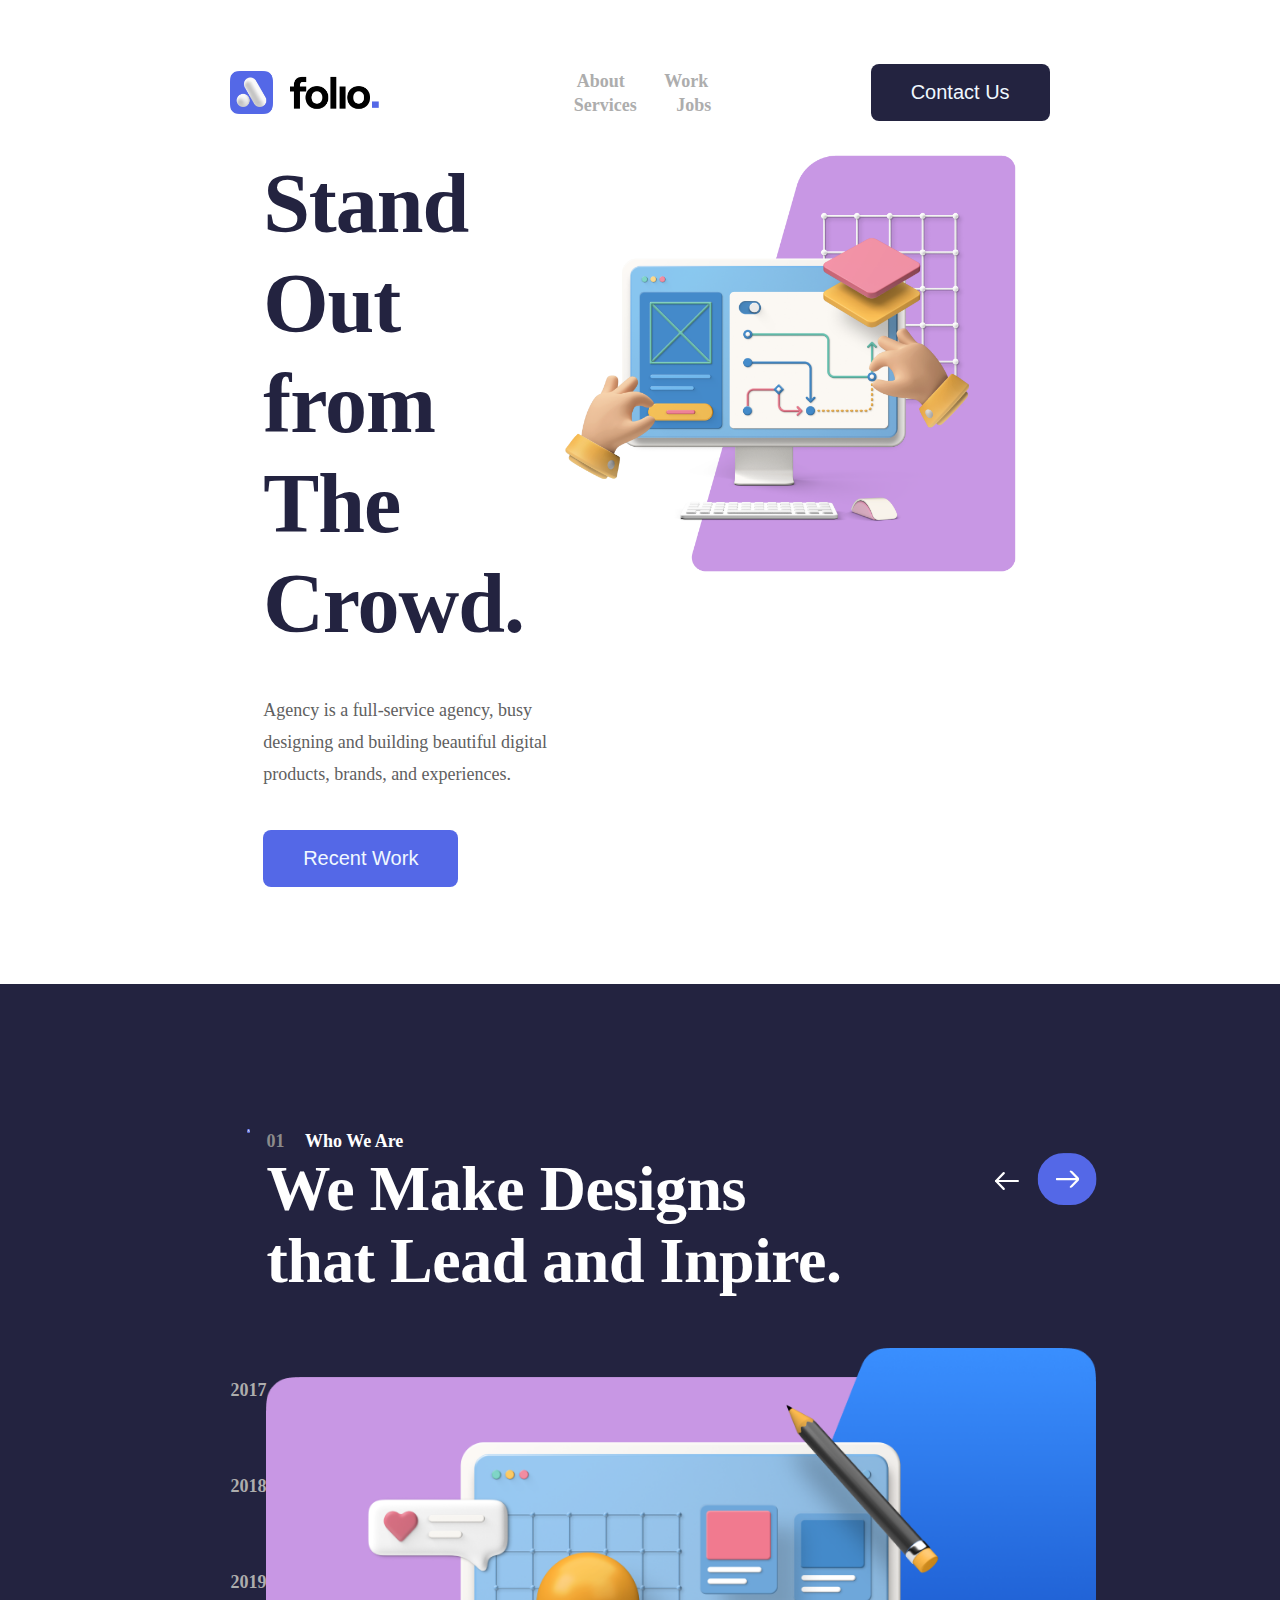
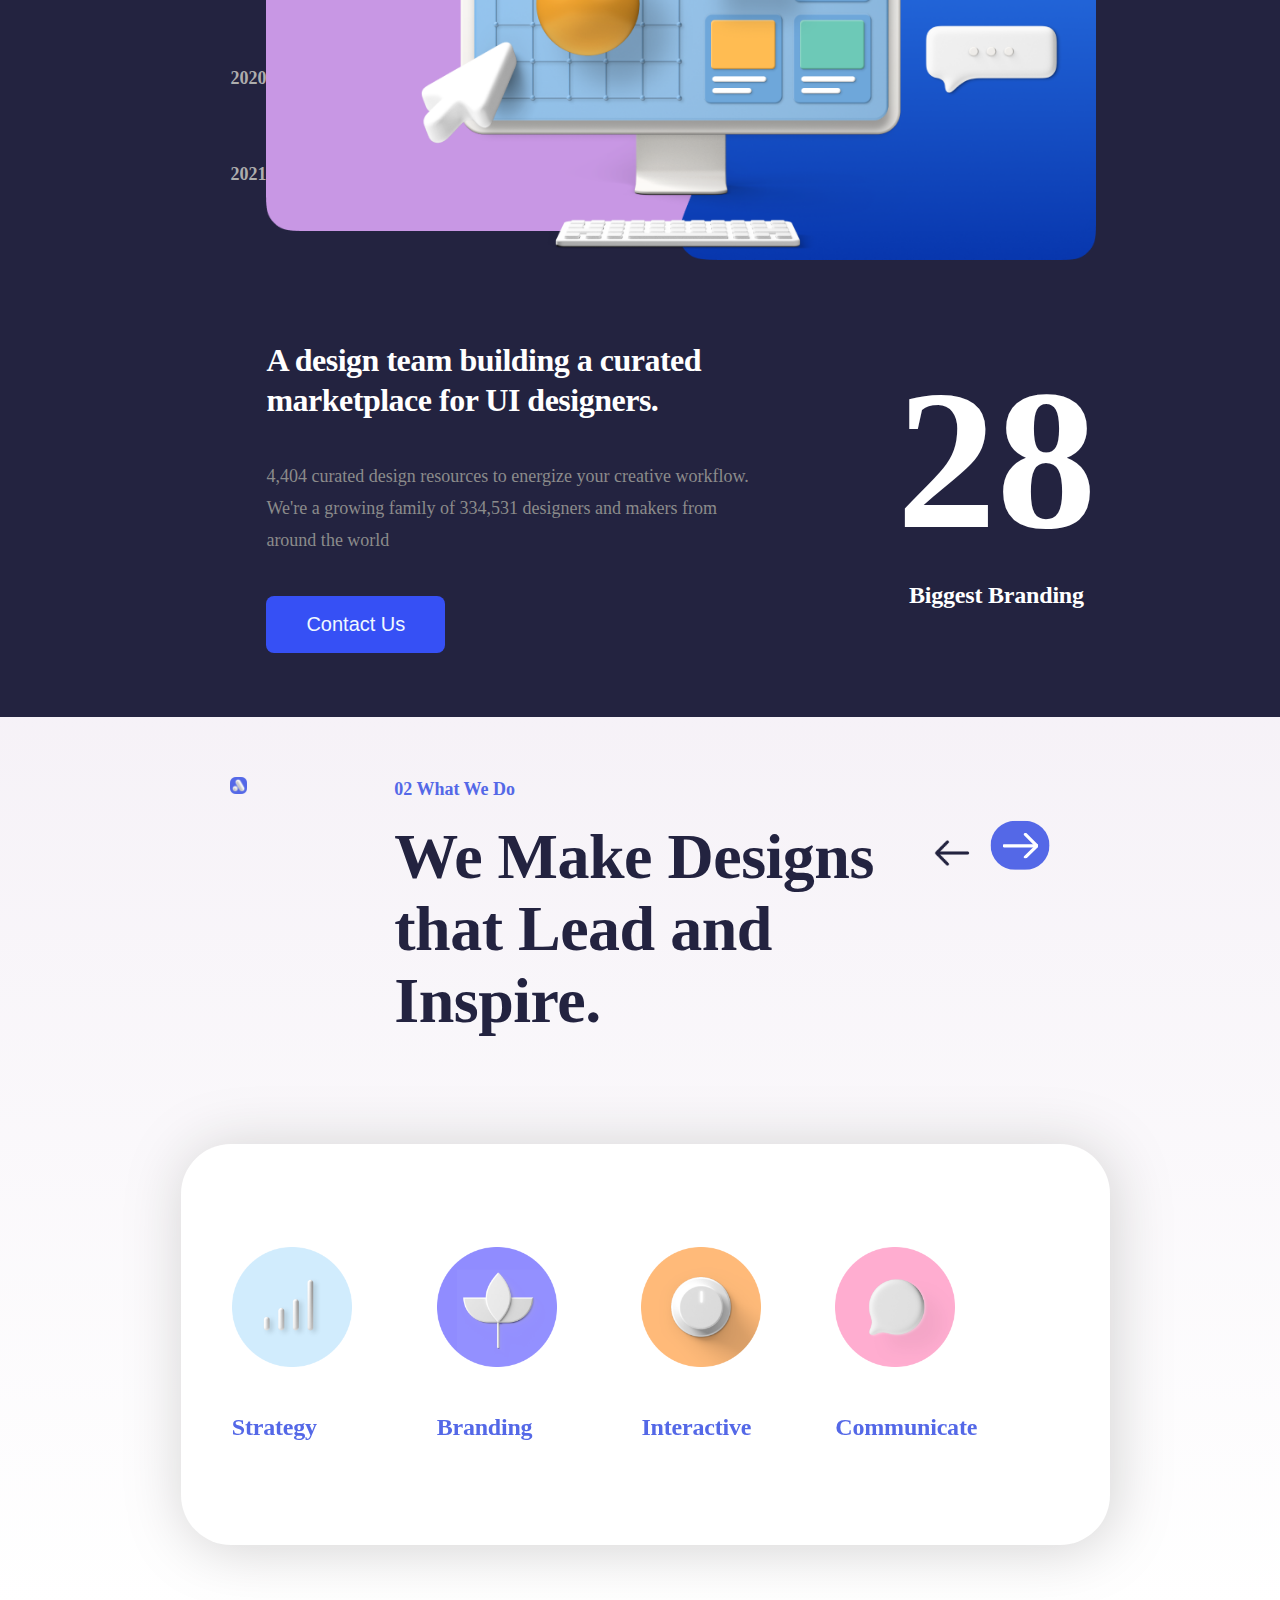
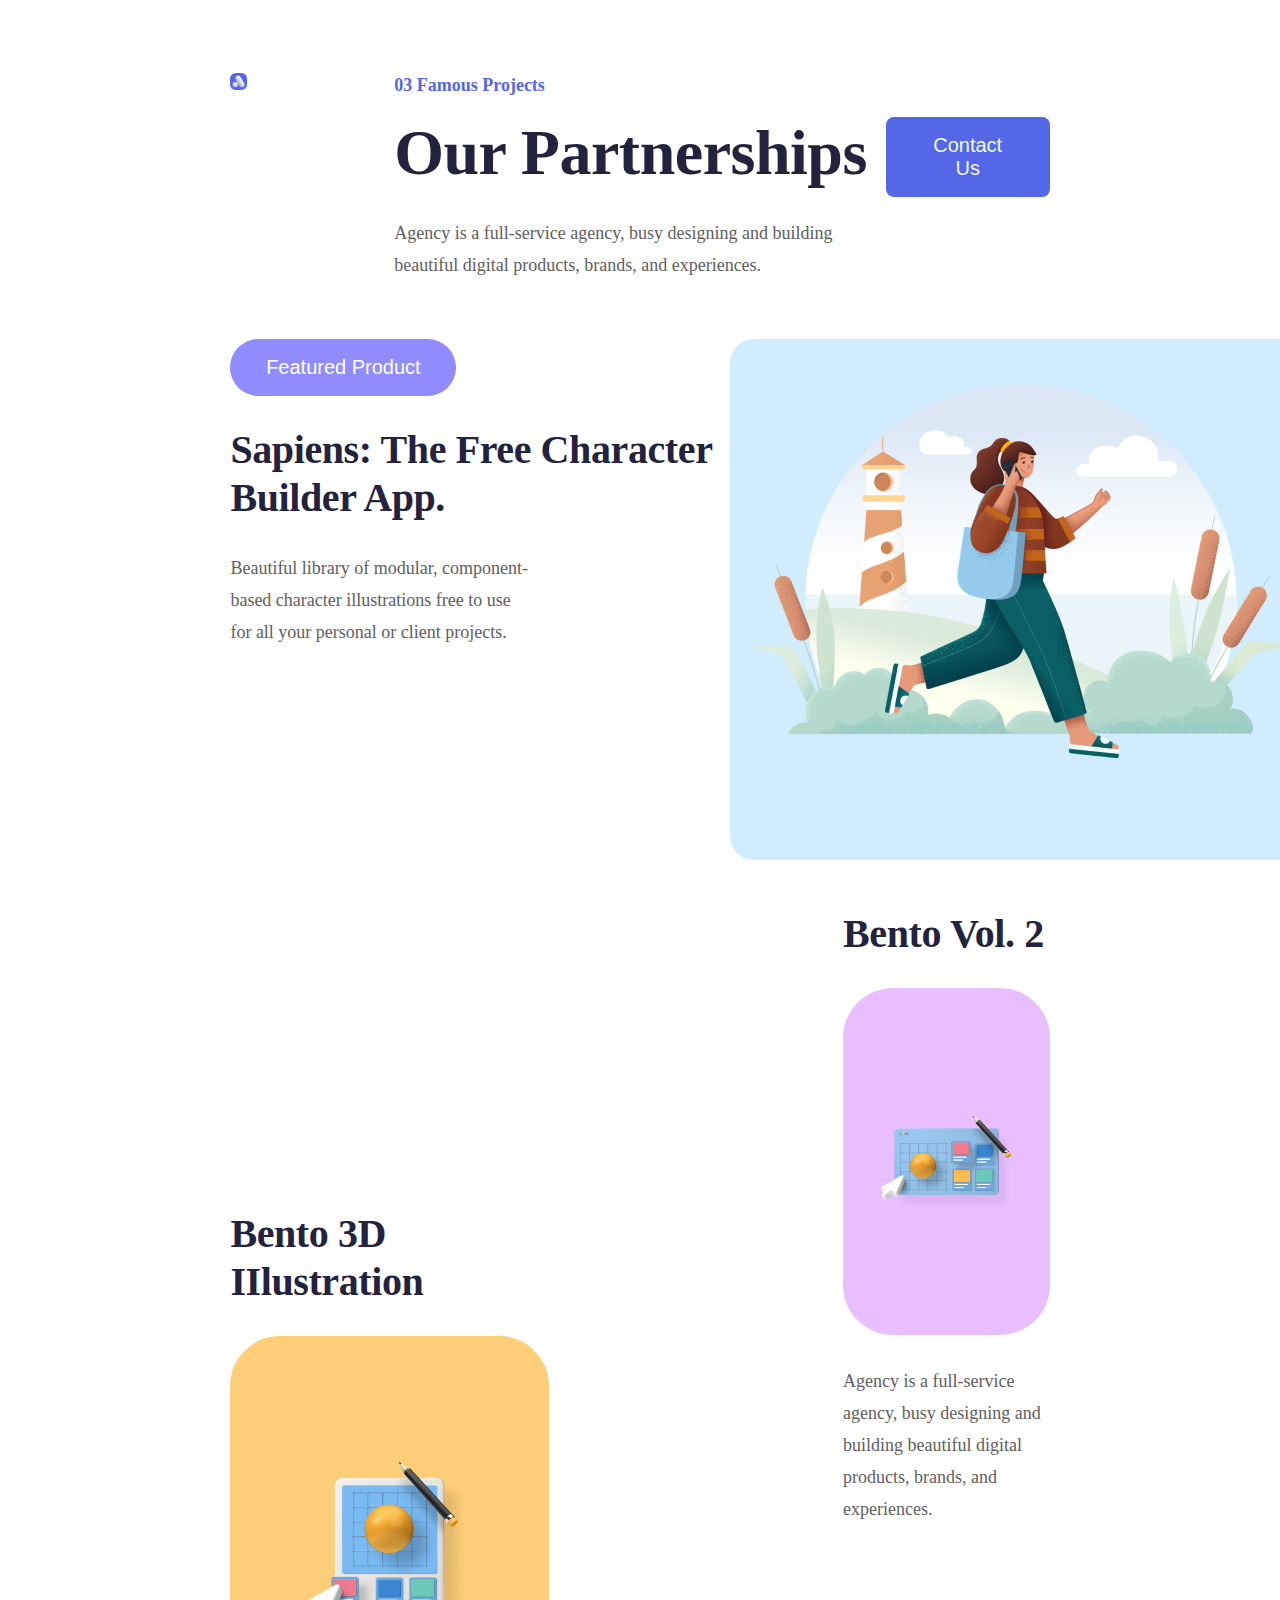
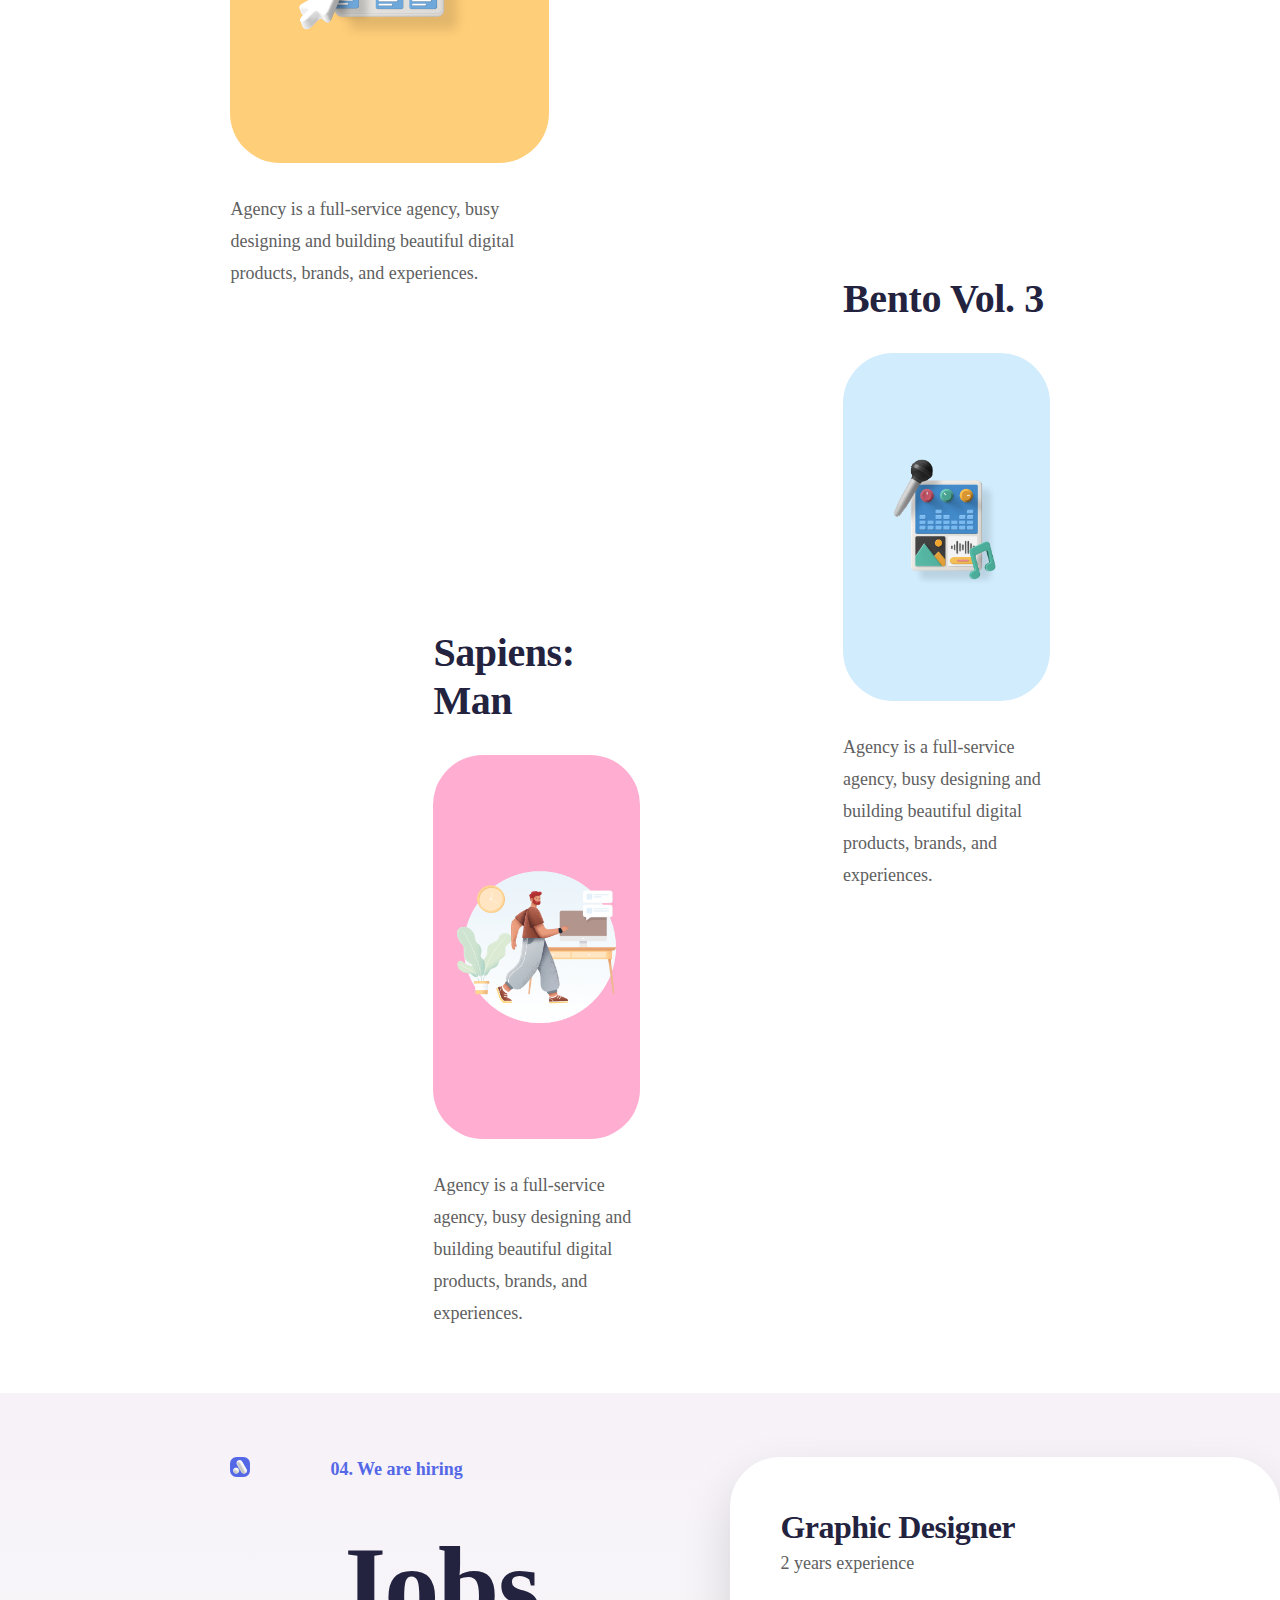
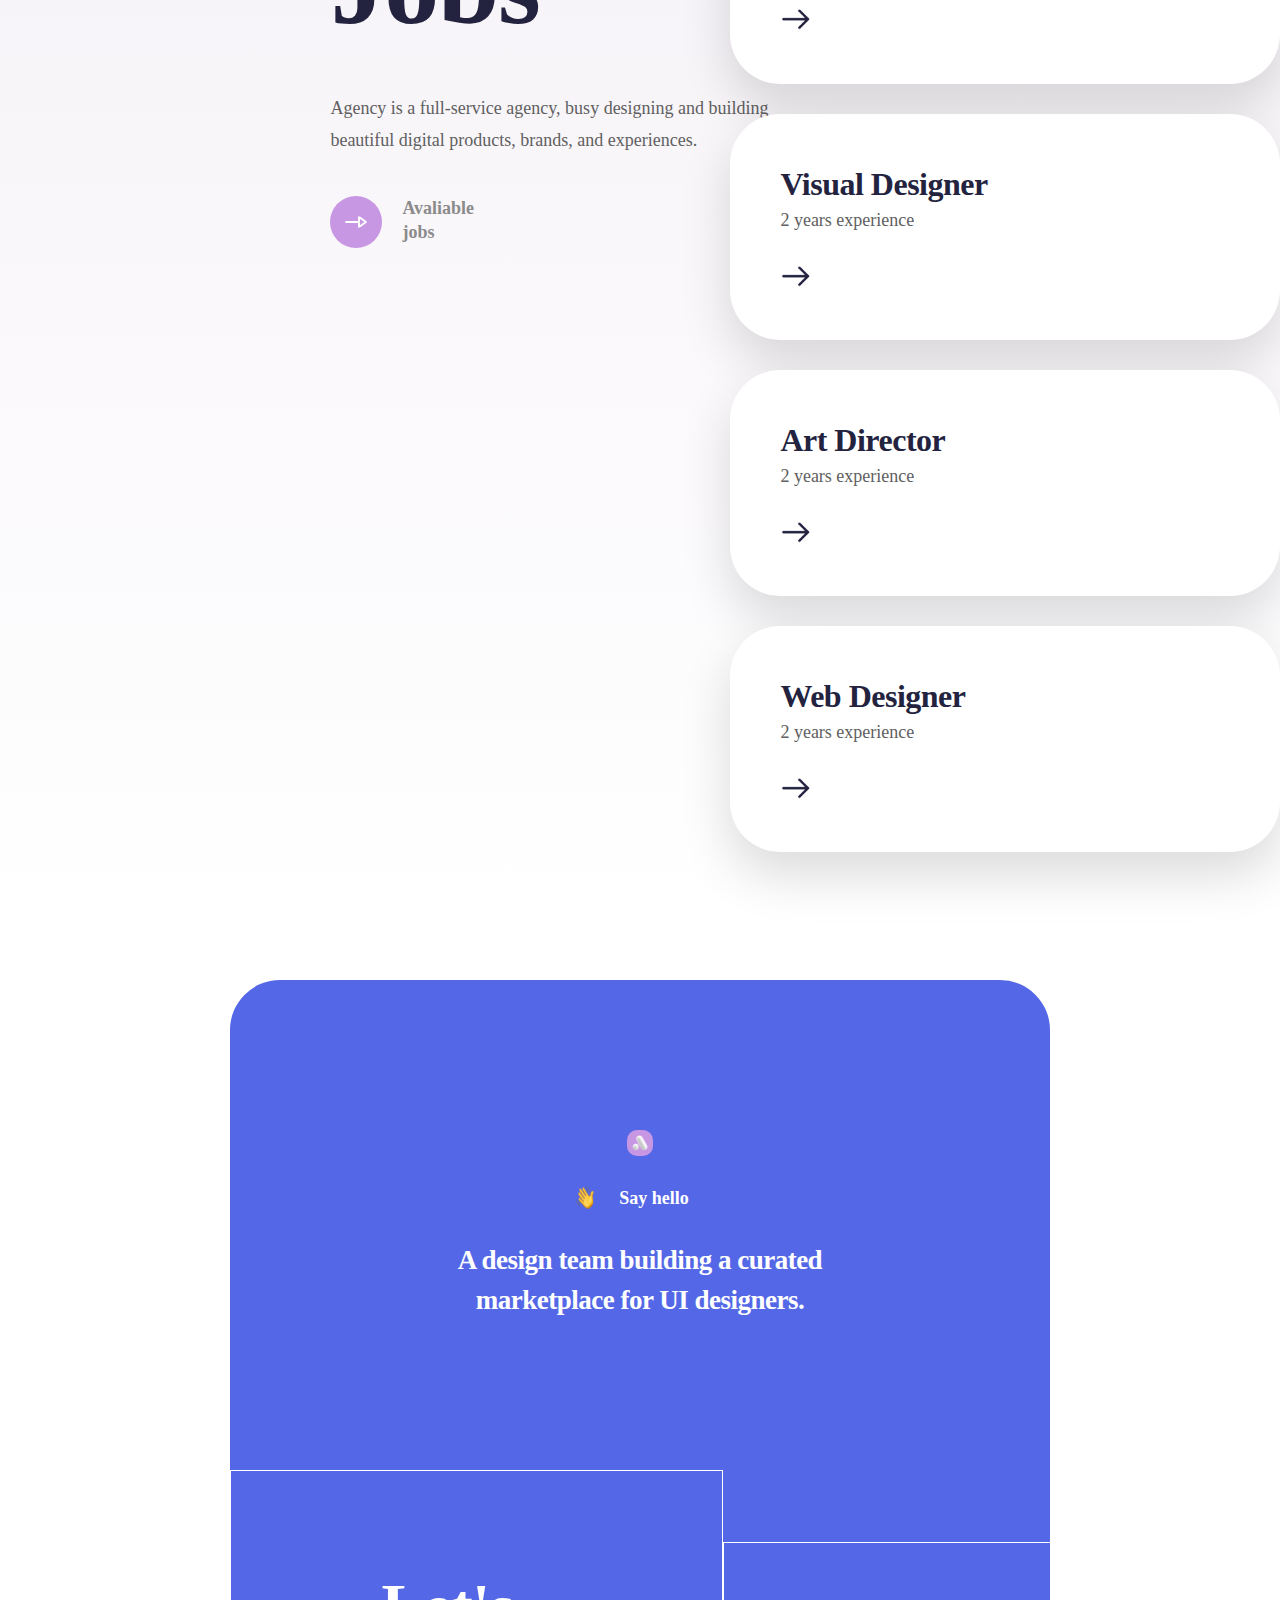
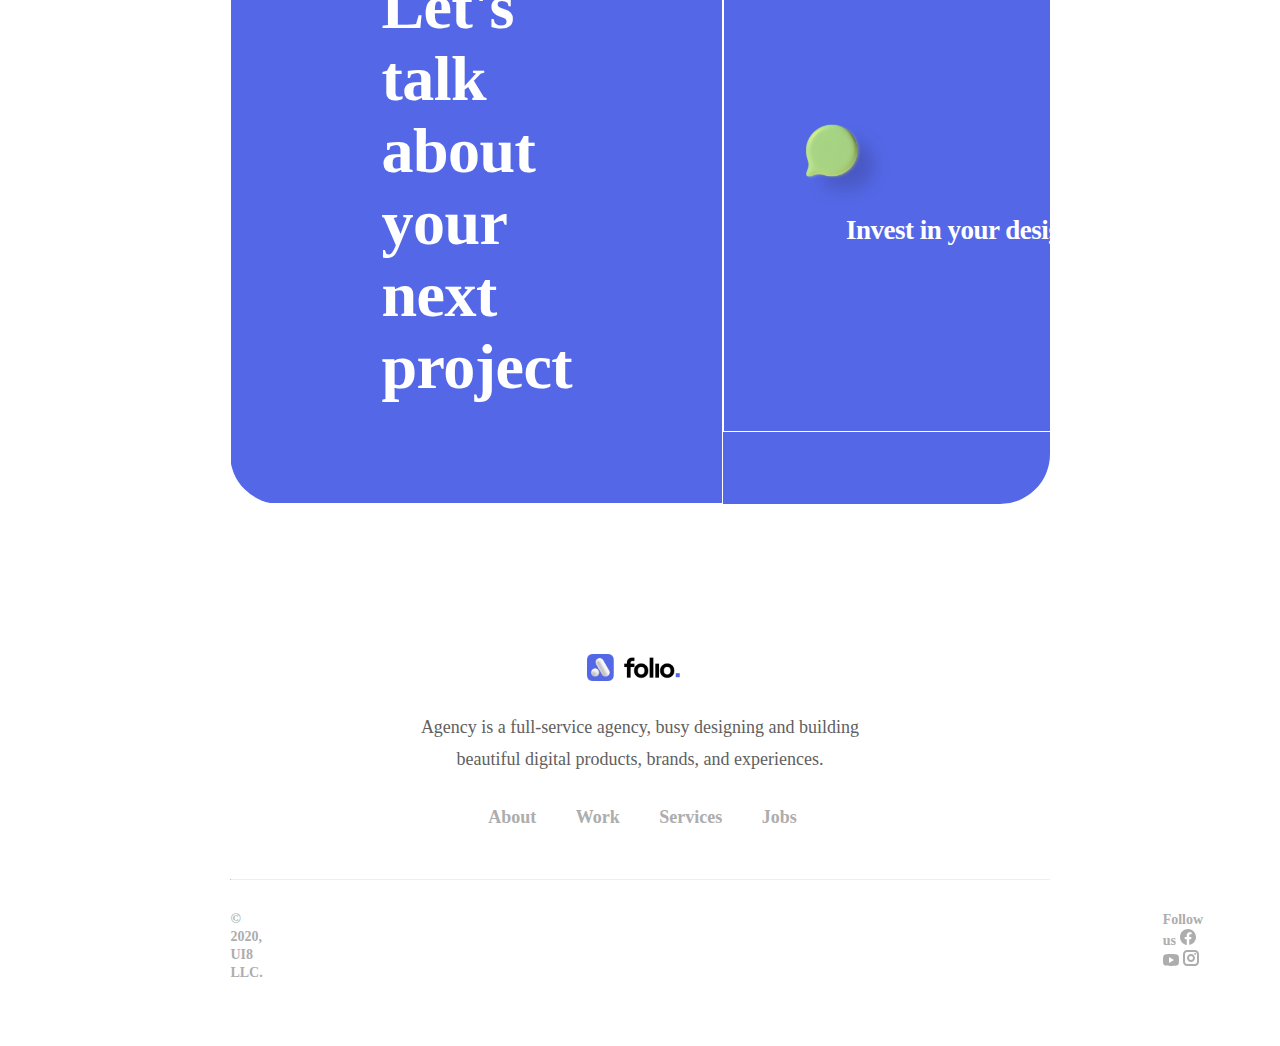
==== index.html @ 6b0196b0 "Página 3 mobile pronta" ====
<!DOCTYPE html>
<html>
    <header>
        <title>Welcome to Folio!</title>
        <link rel="stylesheet" href="style.css">
        <meta charSet="UTF-8" />
        <meta name="viewport" content="width=device-width, initial-scale=1.0">
	    <link rel="icon" type="image/png" href="./assets/favicon.png"/>
    </header>
    <body>

        <div id="page_1" class="page_box_container">
            <div id="hero_header_container">
                <img class="left_header_logo" src="./assets/light-mode.png" alt="logo" />
                <ul class="hero_header_navs">
                    <li><a href="#">About</a></li>
                    <li><a href="#">Work</a></li>
                    <li><a href="#">Services</a></li>
                    <li><a href="#">Jobs</a></li>
                </ul>
                <button id="contact_us_button_pg1" class="standart_button">Contact Us</button>
                <img class="mobile_burguer_menu" src="./assets/burguer_traces.png" alt="trace"/>
            </div>

            <div id="hero_body_container">
                <div id="left_part_body_container">
                    <h1 id="left_part_body_title">Stand Out<br>from The<br>Crowd.</h1>
                    <p id="left_part_body_subtitle">Agency is a full-service agency, busy designing and building beautiful digital 
                        products, brands, and experiences.</p>
                    <button id="recent_work_button" class="standart_button">Recent Work</button>
                </div>
                <img id="right_part_body_container" src="./assets/hero_body_figure.png" style="width: 100%;" alt="computer photo" />
            </div>
        </div>
        

        <div id="page_2" class="page_box_container">
            <div id="hero_dark_grid">
                <div id="left_column_hero_dark">
                    <img src="assets/logo symbol.png" alt="logo-miniatura" class="left_little_logo"/>
                    <nav>
                        <ul id="ul_list_hero_dark_left">
                            <li class="padded_li"><a href='#'>2017</a></li>
                            <li class="padded_li"><a href='#'>2018</a></li>
                            <li class="padded_li"><a href='#'>2019</a></li>
                            <li class="padded_li"><a href='#'>2020</a></li>
                            <li class="padded_li"><a href='#'>2021</a></li>
                        </ul>
                    </nav>
                </div>

                <div id="right_column_hero_dark">
                    <div id="r_column_hero_dark_item_1">
                        <h1 id="i_01">01</h1>
                        <h1 id="who_we_are">Who We Are</h1>
                        <div id="r_column_hero_dark_item_1_sub">
                            <p id="we_make_designs">We Make Designs that Lead and Inpire.</p>
                            <div class="sub_arrows">
                                <img src="./assets/arrow-down.svg" alt="arrow" id="left_arrow_pg2" />
                                <img src="./assets/arrow-down.svg" alt="arrow" id="right_arrow" />
                                <h4 id='hidden_number_choice'>2020</h4>
                                <img src='./assets/small_arrow.svg' alt='small arrow' id='hidden_small_arrow' />
                            </div>
                        </div>
                    </div>

                    <img src="./assets/big_desktop.png" alt="big desktop" id="big-desktop"/>

                    <div id="r_column_hero_dark_item_3">
                        <div id="a_design_team_container">
                            <h1 id="a_design_title">A design team building a curated marketplace for UI designers.</h1>
                            <p id="curated_design">4,404 curated design resources to energize your creative workflow. We're a growing
                                family of 334,531 designers and makers from around the world</p>
                            <button class="standart_button" id="hero_dark_button">Contact Us</button>
                        </div>
                        <div id="_28_biggest_container">
                            <h1 id="_28_title">28</h1>
                            <h2 id="biggest">Biggest Branding</h2>
                        </div>
                    </div>
                </div>
            </div>
        </div>

	    <div id='page_3' class='page_box_container'>
            <div class="standart_header">
                <div id="left_little_logo_p3">
                    <img id="only_logo_pg3" class="left_little_logo" src="assets/logo symbol.png" alt="logo-miniatura"/>
                    <img id="only_folio_word" src="assets/folio_alpha.png" alt="folio part"/>
                </div>
                <h1 class="small_letters_header_pg3">02    What We Do</h1>
                <img id="burguer_menu_pg3" class="mobile_burguer_menu" src="./assets/burguer_traces_alpha.png" alt="trace"/>
                <h1 id="we_make_designs_pg3">We Make Designs that Lead and Inspire.</h1>
                <div class="sub_arrows" id="sub_arrows_pg3">
                    <img src="./assets/left_blue_arrow.png" alt="arrow" id="left_arrow_pg3" />
                    <img src="./assets/arrow-down.svg" alt="arrow" id="right_arrow" />
                </div>
            </div>

            <div id="center_pg3">
                <div class=icon_container>
                    <img class="icon_within" src="./assets/strategy.png" alt="strategy icon" />
                    <h4 class="text_within">Strategy</h4>
                </div>
                <div class=icon_container>
                    <img class="icon_within" src="./assets/branding.png" alt="branding icon" />
                    <h4 class="text_within">Branding</h4>
                </div>
                <div class=icon_container>
                    <img class="icon_within" src="./assets/interactive.png" alt="interactive icon" />
                    <h4 class="text_within">Interactive</h4>
                </div>
                <div id="icon_container-communicate">
                    <img class="icon_within" src="./assets/communicate.png" alt="communicate icon" />
                    <h4 class="text_within">Communicate</h4>
                </div>
            </div>
        </div>

        <div id="page_4" class="page_box_container">

            <div class="standart_header">
                <div id="left_little_logo_p3">
                    <img id="only_logo_pg3" class="left_little_logo" src="assets/logo symbol.png" alt="logo-miniatura"/>
                    <img id="only_folio_word" src="assets/folio_alpha.png" alt="folio part"/>
                </div>
                <h1 class="small_letters_header_pg3">03    Famous Projects</h1>
                <img id="burguer_menu_pg3" class="mobile_burguer_menu" src="./assets/burguer_traces_alpha.png" alt="trace"/>
                <h1 id="we_make_designs_pg3">Our Partnerships</h1>
                <div id="button_header_page4">
                    <button id="contact_us_button_pg4" class="standart_button">Contact Us</button>
                </div>
                <p id="subtitle_header_pg4">Agency is a full-service agency, busy designing and building beautiful digital products,
                    brands, and experiences.</p>
            </div>

            <div id="body1_pg4">
                <div id="left_part_body1_pg4">
                    <button id="featured_product">Featured Product</button>
                    <h1 id="sapiens_title" class="flex_item_title">Sapiens: The Free Character Builder App.</h1>
                    <p class="flex_item_subtitle">Beautiful library of modular, component-based character illustrations free to
                        use for all your personal or client projects.</p>
                </div>
                <img src="assets/female_running.png" alt="female running"/>
            </div>

            <div id="body2_pg4">
                <div id="flexbox_left">
                    <div id='flex_element_1' class="flex_element">
                        <h1 class="flex_item_title">Bento 3D IIlustration</h1>
                        <img id="flex_item_img_1" src="./assets/bento_3d_illustration.png" alt="Bento 3d illustration"/>
                        <p class="flex_item_subtitle">Agency is a full-service agency, busy designing and building beautiful digital products,
                            brands, and experiences.</p>
                    </div>
                    <div id='flex_element_2' class="flex_element">
                        <h1 class="flex_item_title">Sapiens: Man</h1>
                        <img id="flex_item_img_2" src="./assets/sapiens_man.png" alt="sapiens man"/>
                        <p class="flex_item_subtitle">Agency is a full-service agency, busy designing and building beautiful digital products,
                            brands, and experiences.</p>
                    </div>
                </div>
                <div id="flexbox_right">
                    <div id='flex_element_3' class="flex_element">
                        <h1 class="flex_item_title">Bento Vol. 2</h1>
                        <img id="flex_item_img_3" src="./assets/bento_vol_2.png" alt="Bento Vol. 2"/>
                        <p class="flex_item_subtitle">Agency is a full-service agency, busy designing and building beautiful digital products,
                            brands, and experiences.</p>
                    </div>
                    <div id='flex_element_4' class="flex_element">
                        <h1 class="flex_item_title">Bento Vol. 3</h1>
                        <img id="flex_item_img_4" src="./assets/bento_vol_3.png" alt="Bento 3d illustration"/>
                        <p class="flex_item_subtitle">Agency is a full-service agency, busy designing and building beautiful digital products,
                            brands, and experiences.</p>
                    </div>
                </div>
            </div>
        </div>

        <div id="page_5" class="page_box_container">
            <div id="left_part_page_5">
                <div id="left_little_logo_p3">
                    <img id="only_logo_pg5" class="left_little_logo" src="assets/logo symbol.png" alt="logo-miniatura"/>
                    <img id="only_folio_word" src="assets/folio_alpha.png" alt="folio part"/>
                </div>
                <h1 class="small_letters_header_pg3">04.    We are hiring</h1>
                <img id="burguer_menu_pg3" class="mobile_burguer_menu" src="./assets/burguer_traces_alpha.png" alt="trace"/>
                <h1 id="big_title_pg5">Jobs</h1>
                <p id="subtitle_header_pg4">Agency is a full-service agency, busy designing and building beautiful digital products,
                    brands, and experiences.</p>
                <div id="avaliable_jobs_container">
                    <img id="right_arrow_pg5" src="./assets/right_white_arrow.svg" alt="arrow"/>
                    <h4 id="avaliable_jobs_text">Avaliable<br>jobs</h4>
                </div>
            </div>
            <div id="right_part_page5">
                <div class="white_page_5_box_container">
                    <h1 class="black_main_title">Graphic Designer</h1>
                    <p class="small_title">2 years experience</p>
                    <img id="small_white_right_arrow_1" src="./assets/left_blue_arrow.png" alt="arrow"/>
                </div>
                <div class="white_page_5_box_container">
                    <h1 class="black_main_title">Visual Designer</h1>
                    <p class="small_title">2 years experience</p>
                    <img id="small_white_right_arrow_1" src="./assets/left_blue_arrow.png" alt="arrow"/>
                </div>
                <div class="white_page_5_box_container">
                    <h1 class="black_main_title">Art Director</h1>
                    <p class="small_title">2 years experience</p>
                    <img id="small_white_right_arrow_1" src="./assets/left_blue_arrow.png" alt="arrow"/>
                </div>
                <div class="white_page_5_box_container">
                    <h1 class="black_main_title">Web Designer</h1>
                    <p class="small_title">2 years experience</p>
                    <img id="small_white_right_arrow_1" src="./assets/left_blue_arrow.png" alt="arrow"/>
                </div>
            </div>
        </div>

        <div id=page_6 class=page_box_container>
            <div id='blue_board_pg6'>
                <div id='up_container'>
                    <img id="only_logo_pg6" src="assets/logo_full_alpha.png" alt="logo-miniatura"/>
                    <div id="say_hello_container">
                        <img src="./assets/hand.png"/>
                        <h4 id="say_hello_text">Say hello</h4>
                    </div>
                    <h1 class='medium_text_pg6'>A design team building a curated marketplace for UI designers.</h1>
                </div>
                <div id="bottom_container">
                    <h1 id="big_title_pg6">Let's talk about your next project</h1>
                    <div id="whats_invest_container">
                        <img id="whats_logo" src="./assets/whats.png" alt="logo whats"/>
                        <div id="invest_and_arrow">
                            <h4 class="medium_text_pg6">Invest in your designs today!</h4>
                            <img id="small_arrow_pg6" src="./assets/arrow-down.svg" alt="arrow"/>
                        </div>
                    </div>
                </div>
            </div>

            <div id="baseboard">
                <img id="logo_rodape" src="assets/light-mode.png" alt="logo"/>
                <p id="left_part_body_subtitle">Agency is a full-service agency, busy designing and building beautiful digital products,
                    brands, and experiences.</p>
                <ul class="hero_header_navs">
                    <li><a href="#">About</a></li>
                    <li><a href="#">Work</a></li>
                    <li><a href="#">Services</a></li>
                    <li><a href="#">Jobs</a></li>
                </ul>
            </div>
            <hr id="horizontal_line">
            <div id="rodape_final">
                <h4 class="follow_us">© 2020, UI8 LLC.</h4>
                <div id="right_rodape">
                     <h4 class="follow_us">Follow us</h4>
                    <img class="footnote" src="assets/facebook.svg" alt="facebook"/>
                    <img class="footnote" src="assets/youtube.svg" alt="youtube"/>
                    <img class="footnote" src="assets/instagram.svg" alt="instagram"/>
                </div>
            </div>
        </div>

    </body>
</html>
---- style.css ----
* {
    margin: 0;
}

.page_box_container{
    padding-top: 5%;
    padding-bottom: 5%;
    padding-left: 18%;
    padding-right: 18%;
    scroll-snap-type: y;
    scroll-snap-type: y proximity;
}

#hero_header_container{
    display: grid;
    grid-template-columns: 1fr 1fr 1fr;
    align-items: center;
}

.left_header_logo{
    width: 170px;
}

#contact_us_button_pg1{
    background: #232340;
    justify-self: end;
}

#contact_us_button_pg1:hover{
    background: #050549;
}

.hero_header_navs{
    font-family: 'SF Pro Display';
    font-style: normal;
    font-weight: 600;
    font-size: 18px;
    line-height: 24px;
    text-align: center;
    justify-self: center;
    color: #ADADAD;
}

.hero_header_navs li{
    display:inline;
    padding-right:35px;
    list-style-type: none;
}

a:link {
    text-decoration: none;
    color: #ADADAD;
}

a:visited {
    text-decoration: none;
    color: #ADADAD;
}

a:hover {
    text-decoration: none;
    color: #5468E7;
}

.standart_button {
    padding: 17px 40px;
    border: none;
    border-radius: 8px;
    font-size: 20px;
    color:aliceblue;
}

#hero_body_container{
    margin: 4%;
    display: grid;
    grid-template-columns: 2fr 3fr;
}

#left_part_body_container {
	display: flex;
	flex-direction: column;
	align-items: start;
	gap: 40px;
	margin-right: 3%;
}

#left_part_body_title {
	font-family: 'SF Pro Display';
	font-style: normal;
	font-weight: 700;
	font-size: 84px;
	line-height: 100px;
	letter-spacing: -1px;
	color: #232340;
}

#left_part_body_subtitle {
	font-family: 'SF Pro Display';
	font-style: normal;
	font-weight: 400;
	font-size: 18px;
	line-height: 32px;
	color: #606060;
}

#recent_work_button{
    background: #5468E7;
}

#recent_work_button:hover{
    background: #0f2ce9;
}

#right_part_body_container{
    justify-self: start;
}

.mobile_burguer_menu{
    display: none;
}

@media (max-width:1000px) {
    #hero_body_container{
        margin: 0%;
        display: flex;
        flex-direction: column;
    }

    #left_part_body_container{
        justify-self: start;
        margin-left: 0%;
        margin-right: 10%;
        gap: 15px;
    }

    #left_part_body_title {
        font-size: 48px;
        line-height: 56px;
        letter-spacing: -0.5px;
    }

    #left_part_body_subtitle {
        font-size: 16px;
        line-height: 28px;
    }

    #recent_work_button{
        background: #5468E7;
        font-family: 'SF Pro Display';
        font-style: normal;
        font-weight: 600;
        font-size: 16px;
        line-height: 22px;
        text-align: center;
        color: #FFFFFF;
    }

    .page_box_container {
        padding: 0%;
        padding-right: 0%;
        padding-left: 6%;
        padding-bottom: 60px;
        scroll-snap-type: y proximity;
    }

    #hero_header_container{
        display: flex;
        flex-direction: row;
        padding-top: 10%;
        padding-bottom: 10%;
        gap:165px;
    }

    .hero_header_navs{
        display: none;
    }

    .left_header_logo{
        width: 120px;
    }

    #contact_us_button_pg1{
        display:none;
    }

    .mobile_burguer_menu{
        display: inline-block;
        width: 12%;
    }
}



/*
#################################
#                               #   
#       HERO DARK CONTAINER                          
#                               #   
#################################
*/


#page_2{
    background: #232340;
}

#hero_dark_grid{
    display: grid;
    grid-template-columns: 1fr 4fr;
    padding-top: 10%;
}

#left_column_hero_dark{
    display: flex;
    flex-direction: column;
    align-items: center;
    padding-bottom: 50%;
    gap: 245px;
}

#ul_list_hero_dark_left{
    font-family: 'SF Pro Display';
    font-style: normal;
    font-weight: 600;
    font-size: 18px;
    line-height: 24px;
    list-style-type: none;
    padding: 0;
    color: #8B8B8B;
}

.padded_li{
    padding-bottom: 200%;
}

#r_column_hero_dark_item_1 > *{
    display:inline;
}

#i_01{
    font-family: 'SF Pro Display';
    font-style: normal;
    font-weight: 600;
    font-size: 18px;
    line-height: 24px;
    color: #8B8B8B;
    display: inline;
}

#who_we_are{
    font-family: 'SF Pro Display';
    font-style: normal;
    font-weight: 600;
    font-size: 18px;
    line-height: 24px;
    color: #FFFFFF;
    display: inline;
    padding-left: 2%;
}

#we_make_designs{
    font-family: 'SF Pro Display';
    font-style: normal;
    font-weight: 700;
    font-size: 64px;
    line-height: 72px;
    letter-spacing: -0.5px;
    color: #FFFFFF;
}

#r_column_hero_dark_item_1_sub{
    display:grid;
    grid-template-columns: 70% 30%;
    margin-bottom: -29px;
}

.arrows_format{
    height: 40%;
}

#left_arrow_pg2 {
	height: 12%;
	padding: 19px;
}

#left_arrow_pg3 {
	height: 12%;
	padding: 19px;
}

.sub_arrows{
    display: flex;
    flex-direction: row;
    justify-content: flex-end;
}

#right_arrow {
    height: 12%;
    transform: rotate(180deg);
    padding: 7%;
    border-radius: 55px;
    background: #5468E7;
}

#left_arrow_pg2:hover{
    border-radius: 55px;
    background: #313E93;
}

#left_arrow_pg3:hover{
    border-radius: 55px;
    background: #c5c5c5;
}

#right_arrow:hover{
    background: #3650f5;
}

#right_column_hero_dark{
    display: flex;
    flex-direction: column;
    gap:80px;
}

#big-desktop{
    width: 100%;
}

#r_column_hero_dark_item_3{
    display:flex;
    flex-direction:row;
    gap:130px;
    align-self: center;
}

#a_design_team_container{
    display:flex;
    flex-direction: column;
    gap:40px;
    width: 500px;
}

#a_design_title{
    font-family: 'SF Pro Display';
    font-style: normal;
    font-weight: 700;
    font-size: 32px;
    line-height: 40px;
    letter-spacing: -0.5px;
    color: #FFFFFF;
}

#curated_design{
    font-family: 'SF Pro Display';
    font-style: normal;
    font-weight: 400;
    font-size: 18px;
    line-height: 32px;
    color: #8B8B8B;
}

#_28_biggest_container{
    display:flex;
    flex-direction: column;
}

#_28_title{
    font-family: 'SF Pro Display';
    font-style: normal;
    font-weight: 600;
    font-size: 200px;
    line-height: 239px;
    text-align: center;
    color: #FFFFFF;
}

#hero_dark_button{
    align-self: start;
    background: #3650f5;
}

#hero_dark_button:hover{
    background: #0f0f8a;
}

#biggest{
    font-family: 'SF Pro Display';
    font-style: normal;
    font-weight: 700;
    font-size: 24px;
    line-height: 32px;
    text-align: center;
    letter-spacing: -0.2px;
    color: #FFFFFF;
}

#hidden_number_choice{
    display: none;
}

#hidden_small_arrow{
    display: none;
}

@media (max-width:1000px) {

    #hero_dark_grid{
        display: flex;
        flex-direction: column;
    }

    #left_column_hero_dark{
        display:none;
    }

    #r_column_hero_dark_item_1_sub{
        display: flex;
        flex-direction: column;
    }

    #we_make_designs {
        width: 80%;
    }

    .sub_arrows{
	justify-content: flex-start;
    }

    #hidden_number_choice {
	font-family: 'SF Pro Text';
	font-style: normal;
	font-weight: 600;
	font-size: 12px;
	line-height: 16px;
	color: #FFFFFF;
	display: inline;
	align-self: center;
	padding-left: 90px;
	padding-right: 45px;
    }

    #hidden_small_arrow {
	display:inline;
	width: 5%;	
    }

    #we_make_designs {
	width: 80%;
	font-size: 47px;
	line-height: 55px;
	padding-top: 20px;
	padding-bottom: 20px;
    }

    #big-desktop {
	width: 106%;
	margin-left: -22.3px;
    }

    #r_column_hero_dark_item_3{
	flex-direction: column;
	gap:30px;
    }

    #a_design_team_container {
	display: flex;
	flex-direction: column;
	gap: 40px;
	margin-top: -57px;
	width: auto;
	margin-right: 10px;
    }

    #_28_title{
	margin: -39px;
	font-size: 140px;
    }

    #_28_biggest_container {
	height: 15%;
	padding: 20%;
	border-radius: 215px;
    background: #000000;
    box-shadow: 0px 23px 51px rgba(0, 0, 0, 0.242297);
	
	margin: 10px;
	margin-left: -10px;
    }

    #biggest {
	font-size: 18px;
    }
}




/*
#################################
#                               #   
#            PAGE 3
#                               #   
#################################
*/



.standart_header{
    display: grid;
    grid-template-columns: 20% 60% 20%;
    grid-template-rows: auto;
    grid-template-areas:
        "little_logo little_header burguer_menu"
        ". big_title sub_arrows"
        ". article .";
    row-gap: 20px;
    padding-bottom:7%;
}

.small_letters_header_pg3 {
    font-family: 'SF Pro Display';
    font-style: normal;
    font-weight: 600;
    font-size: 18px;
    line-height: 24px;
    color: #5468E7;
    display: inline;
    grid-area:little_header;
}

.left_little_logo{
    width: 10%;   
}

#left_little_logo_p3{
    grid-area:little_logo;
}

#burguer_menu_pg3{
    grid-area: burguer_menu;

}

#only_folio_word{
    display:none;
}

#logo_pg3{
    width: 20%;
}

.logo_text{
    grid-area: logo_text;
}

#we_make_designs_pg3{
    font-family: 'SF Pro Display';
    font-style: normal;
    font-weight: 700;
    font-size: 64px;
    line-height: 72px;
    letter-spacing: -0.5px;
    color: #232340;
    grid-area:big_title;
}

#sub_arrows_pg3{
    grid-area: sub_arrows;
}

#center_pg3{
    display:grid;
    grid-template-columns: 1fr 1fr 1fr 1fr;
    filter: drop-shadow(3px 3px 29px #D2D1D1);
}

.icon_container {
	padding-top: 50%;
	padding-bottom: 50%;
	background-color: white;
	padding-left: 25%;
	padding-right: 65%;
	border-radius: 50px;
    justify-self: center;
}

.icon_within{
    width: 120px;
    padding-bottom: 40px;
}

.text_within{
    font-family: 'SF Pro Display';
    font-style: normal;
    font-weight: 700;
    font-size: 24px;
    line-height: 32px;
    text-align: center;
    letter-spacing: -0.2px;
    color: #5468E7;
    justify-self: start;
}

.last-item_container{
    width: 120px;
	padding-top: 50%;
	padding-bottom: 50%;
	background-color: white;
	padding-left: 25%;
	padding-right: 26%;
	border-radius: 50px;
}

#page_3{
    padding-top: 60px;
    display:flex;
    flex-direction: column;
    gap:30px;
    background: linear-gradient(360deg, rgba(255, 255, 255, 0.0001) 0%, rgba(237, 229, 240, 0.504289) 100%);
}

#icon_container-communicate {
    padding-top: 50%;
	padding-bottom: 50%;
	background-color: white;
	padding-left: 25%;
	padding-right: 65%;
	border-radius: 50px;
    justify-self: center;
}

@media (max-width:1000px) {
    .standart_header {
        display: grid;
        grid-template-columns: 75% 25%;
        grid-template-rows: auto;
        grid-template-areas:
            "little_logo burguer_menu"
            "little_header ."
            "big_title ."
            "sub_arrows ."
            "article .";
        row-gap: 20px;
        padding-bottom: 7%;
    }

    #only_folio_word{
        display:inline;
        width: 20%;
    }

    #left_little_logo_p3{
        width: 180%;
    }

    #we_make_designs_pg3{
        font-weight: 700;
        font-size: 40px;
        line-height: 48px;
        letter-spacing: -0.4px;
    }

    #small_letters_header_pg3{
        font-weight: 600;
        font-size: 14px;
        line-height: 18px;
    }

    #burguer_menu_pg3{
        display:inline;
        width: 53%;
        align-self: center;
    }

    #center_pg3{
        grid-template-columns: 1fr;
        grid-template-rows: auto;
        grid-row-gap: 18px;
    }

    .icon_container {
        padding-top: 10%;
        padding-bottom: 10%;
        background-color: white;
        padding-left: 15%;
        padding-right: 15%;
        border-radius: 50px;
        justify-self: center;
        margin-left: -22px;
        display: flex;
        align-items: center;
        gap: 30px;
    }

    #icon_container-communicate {
        padding-top: 10%;
        padding-bottom: 10%;
        background-color: white;
        padding-left: 8%;
        padding-right: 8%;
        border-radius: 50px;
        justify-self: center;
        margin-left: -22px;
        display: flex;
        align-items: center;
        gap: 30px;
    }

    .icon_within {
        width: 100px;
        padding-bottom: 0;
    }
}






/*
#################################
#                               #   
#            PAGE 4
#                               #   
#################################
*/



#header_page_4{
    display: grid;
    grid-template-columns: 20% 60% 20%;
    grid-template-rows: auto;
    grid-template-areas:
        "little_logo little_header ."
        ". big_title button"
        ". article .";
    row-gap: 32px;
    padding-bottom:7%;
}

#big_title_pg4{
    font-family: 'SF Pro Display';
    font-style: normal;
    font-weight: 700;
    font-size: 84px;
    line-height: 100px;
    letter-spacing: -1px;
    color: #232340;
    grid-area: big_title;
}

#contact_us_button_pg4 {
	grid-area: button;
	background-color: #5468E7;
	justify-self: end;
	align-self: start;
}

#little_text{
    grid-area: little_text;
    padding-right: 177px;
    font-family: 'SF Pro Display';
    font-style: normal;
    font-weight: 400;
    font-size: 18px;
    line-height: 32px;
    color: #606060;
}

#contact_us_button_pg4{
    background: #5468E7;
    grid-area:button;
}

#contact_us_button_pg4:hover{
    background: #0f2ce9;
}

#little_text_pg4{
    grid-area: article;
}

#subtitle_header_pg4{
    font-family: 'SF Pro Display';
    font-style: normal;
    font-weight: 400;
    font-size: 18px;
    line-height: 32px;
    color: #606060;
    grid-area:article;
    width: 500px;
}

#button_header_page4{
    grid-area: sub_arrows;
}


/******/

#body1_pg4{
    display:flex;
    flex-direction: row;
}

#left_part_body1_pg4{
    display:flex;
    flex-direction: column;
    gap: 30px;
}

#body1_pg4 button {
	width: 226px;
	padding: 17px 30px;
	border: none;
	border-radius: 47px;
	font-size: 20px;
	background: #908CFF;
	color: white;
}

#body1_pg4 img{
    background: #D1ECFD;
    border-radius: 24px;
}

#body1_pg4 p{
    width: 300px;
}

#body1_pg4 h1{
    width: 500px;
}

#body2_pg4{
    display: grid;
    grid-template-columns: 50% 50%;
}

#flexbox_left{
    display:flex;
    flex-direction:column;
    padding-top:350px;
    gap:340px;
}

#flexbox_right {
	padding-top: 50px;
	gap: 350px;
	display: flex;
	flex-direction: column;
}

.flex_element{
    display:flex;
    flex-direction: column;
    gap:30px;
    justify-self: start;
}

.flex_item_title{
    font-family: 'SF Pro Display';
    font-style: normal;
    font-weight: 700;
    font-size: 40px;
    line-height: 48px;
    letter-spacing: -0.4px;
    color: #232340;
}

.flex_item_subtitle{
    font-family: 'SF Pro Display';
    font-style: normal;
    font-weight: 400;
    font-size: 18px;
    line-height: 32px;
    color: #606060;
}

#flex_item_img_1 {
	padding: 100px 0px;
	border-radius: 50px;
	background: #FFCE79;
}

#flex_item_img_2 {
	padding: 100px 0px;
	border-radius: 50px;
	background: #FFADD0;
}

#flex_item_img_3 {
	padding: 100px 0px;
	border-radius: 50px;
	background: #E8BEFF;
}

#flex_item_img_4 {
	padding: 100px 0px;
	border-radius: 50px;
	background: #D1ECFD;
}

#flex_element_1{
    padding-right: 91px;
}

#flex_element_2{
    padding-left: 203px;
}

#flex_element_3{
    padding-left: 203px;
}

#flex_element_4{
    padding-left: 203px;
}


@media (max-width:1000px) {
    #button_header_page4{
        display:none;
    }

    #subtitle_header_pg4{
        width: 300px;
        margin-top: -20px;
    }

    #left_part_body1_pg4{
        display:none;
    }

    #body1_pg4 img {
        background: #FFBA79;
        border-radius: 24px;
        width: 347px;
        margin-left: -8px;
        padding: 50px 0px;
    }

    #body2_pg4{
        display:flex;
        flex-direction: column;
    }

    #flexbox_left{
        padding-top:0;
        gap: 56px;
    }

    #flex_element_2{
        padding-left: 0;
    }

    #flex_item_img_2 {
        padding: 70px 0px;
        border-radius: 50px;
        background: #FFADD0;
        margin-left: -24px;
        align-self: center;
    }

    #flex_element_3 {
        padding-left: 0;
    }

    #flex_element_3 {
        padding-left: 0;
        margin-left: 2px;
    }

    #flex_element_4 {
        padding-left: 0;
    }

    #flexbox_right {
        padding-top: 50px;
        gap: 56px;
        display: flex;
        flex-direction: column;
    }
}




/*
#################################
#                               #   
#            PAGE 5
#                               #   
#################################
*/



#page_5{
    display: grid;
    grid-template-columns: 1fr 1fr;
    background: linear-gradient(360deg, rgba(255, 255, 255, 0.0001) 0%, rgba(237, 229, 240, 0.504289) 100%);
}

#left_part_page_5{
    display: grid;
    grid-template-columns: 20% 80% 20%;
    grid-template-rows: auto;
    grid-template-areas:
        "little_logo little_header burguer_menu"
        ". big_title ."
        ". article ."
        ". avaliable_job .";
    row-gap: 40px;
    padding-bottom:7%;
    width: 500px;
    height: 200px;
}

#avaliable_jobs_container{
    grid-area: avaliable_job;
    display: flex;
    gap:20px;
}

#only_logo_pg5{
    width: 20%;
}

#right_arrow_pg5 {
	border-radius: 50px;
	background: #C897E4;
	padding: 20px 15px;
}

#avaliable_jobs_text{
    font-family: 'SF Pro Display';
    font-style: normal;
    font-weight: 600;
    font-size: 18px;
    line-height: 24px;
    color: #8B8B8B;
}

#big_title_pg5{
    font-family: 'SF Pro Display';
    font-style: normal;
    font-weight: 700;
    font-size: 110px;
    line-height: 131px;
    letter-spacing: -1.2px;
    color: #232340;
    grid-area:big_title;
}

#right_arrow_pg5:hover{
    background: #b566e2;
}


#right_part_page5{
    display:flex;
    flex-direction: column;
    align-items: end;
    gap:30px;
}

.black_main_title{
    font-family: 'SF Pro Display';
    font-style: normal;
    font-weight: 700;
    font-size: 32px;
    line-height: 40px;
    letter-spacing: -0.5px;
    color: #232340;
}

.white_main_title{
    font-family: 'SF Pro Display';
    font-style: normal;
    font-weight: 700;
    font-size: 32px;
    line-height: 40px;
    letter-spacing: -0.5px;
    color: #FFFFFF;
}

.small_title{
    font-family: 'SF Pro Display';
    font-style: normal;
    font-weight: 400;
    font-size: 18px;
    line-height: 32px;
    color: #606060;
}

#small_white_right_arrow_1{
    transform:rotate(180deg);
    padding-bottom: 30px;
    width: 30px;
}

.white_page_5_box_container {
	padding: 50px 200px 50px 50px;
	background: #FFFFFF;
	border-radius: 50px;
	box-shadow: 0px 23px 51px rgba(0, 0, 0, 0.14);
    width: 300px;
}

.black_page_5_box_container{
    padding: 50px 200px 50px 50px;
	background: #232340;
	border-radius: 50px;
	box-shadow: 0px 23px 51px rgba(0, 0, 0, 0.14);
    width: 300px;
}

#small_white_right_arrow_2{
    transform: rotate(180deg);
    padding-bottom: 30px;
}

.white_page_5_box_container:hover{
    background: #232340;
}




/*
#################################
#                               #   
#            PAGE 6
#                               #   
#################################
*/



#grid_page6_container{
    display: grid;
    grid-template-areas:
        "first first"
        "second_1 second_2";
    align-items: center;
    justify-items: center;
}

#blue_board_pg6 {
	display: flex;
	flex-direction: column;
	background-color: #5468E7;
	border-radius: 50px;
}

#up_container{
    display:flex;
    flex-direction: column;
    gap:30px;
    align-self: center;
    align-items: center;
    padding: 150px;
}

#only_logo_pg6 {
	width: 4%;
	padding: 5px;
	background: #C897E4;
	border-radius: 10px;
}

#say_hello_container{
    display:flex;
    flex-direction: row;
    gap:10px;
}

#say_hello_text{
    font-family: 'SF Pro Display';
    font-style: normal;
    font-weight: 600;
    font-size: 18px;
    line-height: 24px;
    text-align: center;
    color: #FFFFFF;
    width: 100px;
}

.medium_text_pg6{
    font-family: 'SF Pro Display';
    font-style: normal;
    font-weight: 700;
    font-size: 27px;
    line-height: 40px;
    text-align: center;
    letter-spacing: -0.5px;
    color: #FFFFFF;
    width: 400px;
}

#bottom_container{
    display:flex;
    flex-direction: row;
    align-items: center;
    justify-items: center;
}

#whats_logo{
    width: 90px;
}

#small_arrow_pg6 {
	width: 30px;
	transform: rotate(180deg);
	padding: 10px;
	border: 1px solid white;
	border-radius: 73%;
}

#small_arrow_pg6:hover {
    background-color: #313E93;
}

#big_title_pg6 {
	font-family: 'SF Pro Display';
	font-style: normal;
	font-weight: 700;
	font-size: 64px;
	line-height: 72px;
	letter-spacing: -0.5px;
	color: #FFFFFF;
	padding: 100px 150px 100px 150px;
	width: 400px;
	border: 0.5px solid white;
}

#whats_invest_container {
	display: flex;
	flex-direction: column;
	padding: 177px 80px;
	border: 0.5px solid white;
}

#invest_and_arrow{
    display:flex;
}

#baseboard{
    display:flex;
    flex-direction:column;
    gap:30px;
    align-items: center;
    padding-top: 150px;
    padding-bottom: 50px;
}

#logo_rodape{
    width: 13%;
}

#baseboard > p{
    width: 500px;
    text-align: center;
    font-family: 'SF Pro Display';
	font-style: normal;
	font-weight: 400;
	font-size: 18px;
	line-height: 32px;
	color: #606060;
    
}

#rodape_final{
    display: flex;
    gap:900px;
    padding-top: 30px;
}

#horizontal_line{
    border-top: 1px ;
    color: #ADADAD;
}

#disclaimer{
    width: 300px;
}

.follow_us{
    font-family: 'SF Pro Text';
    font-style: normal;
    font-weight: 600;
    font-size: 14px;
    line-height: 18px;
    color: #ADADAD;
    display: inline;
}
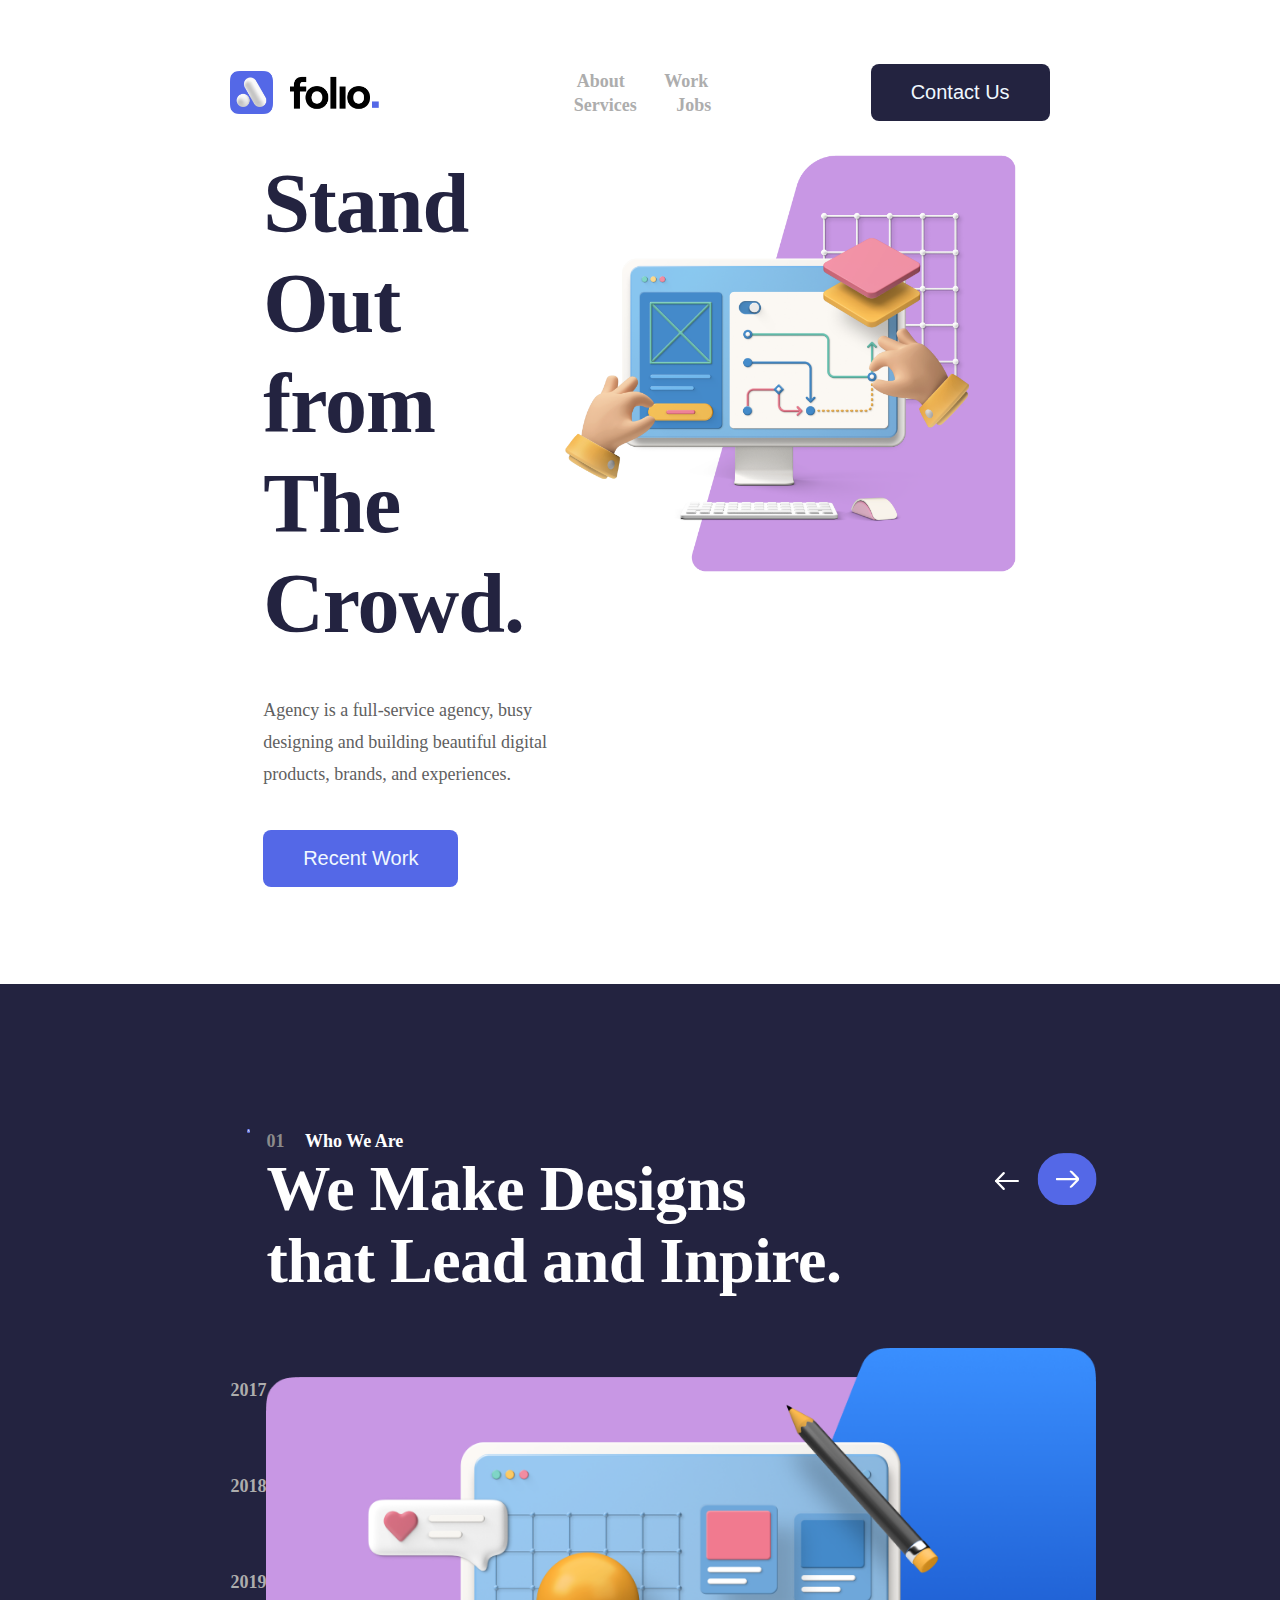
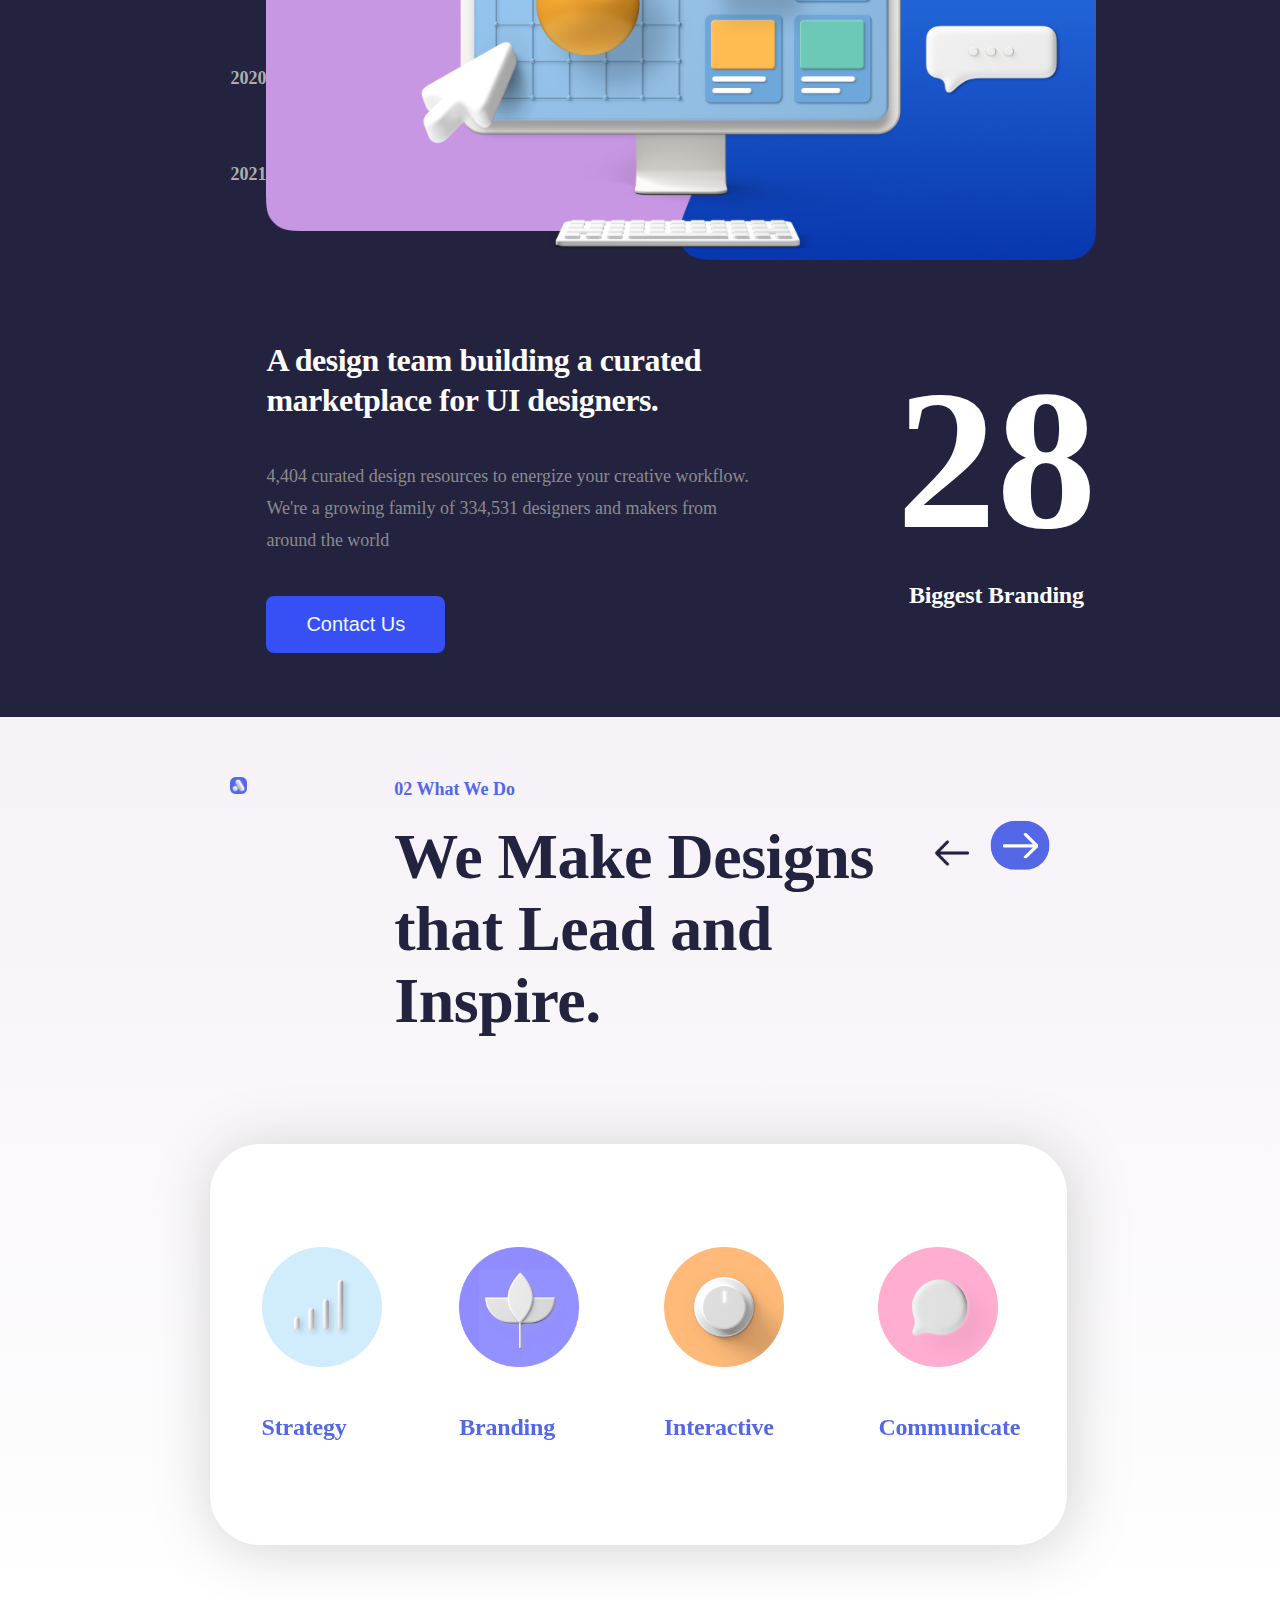
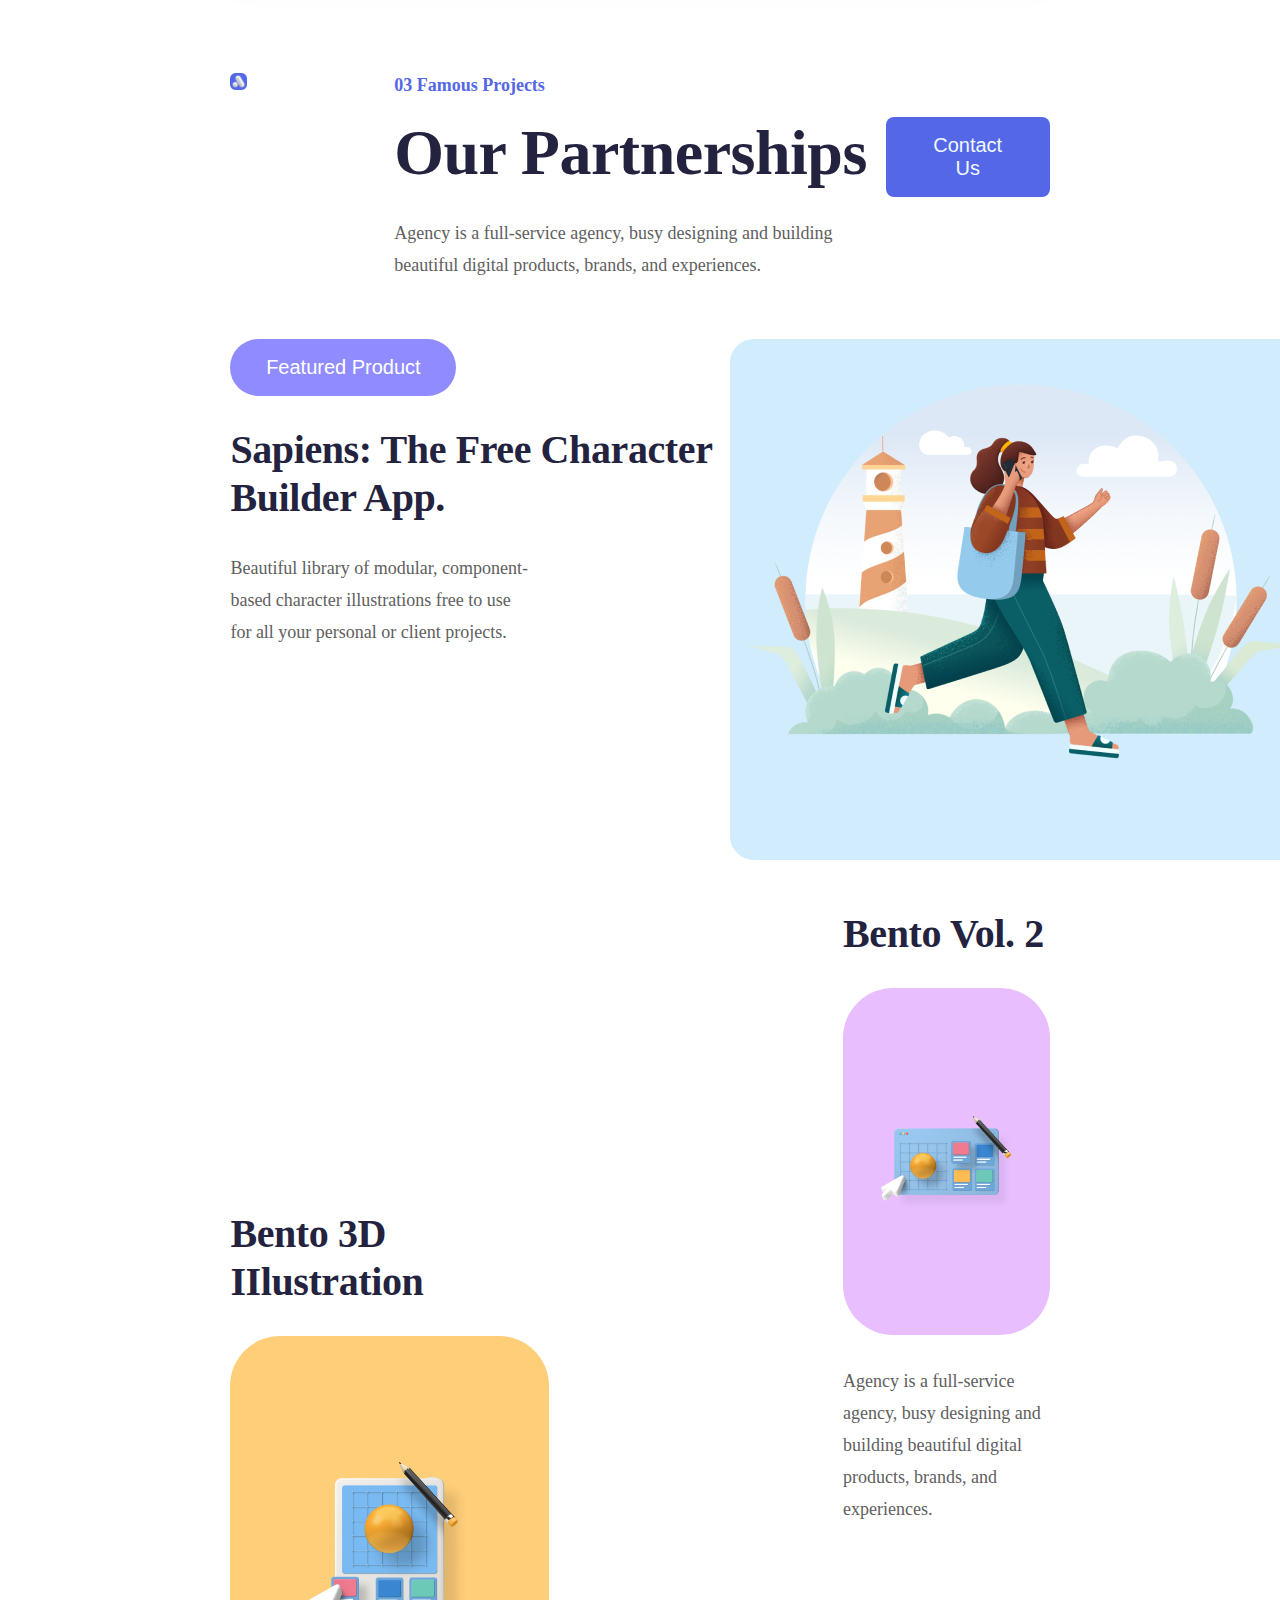
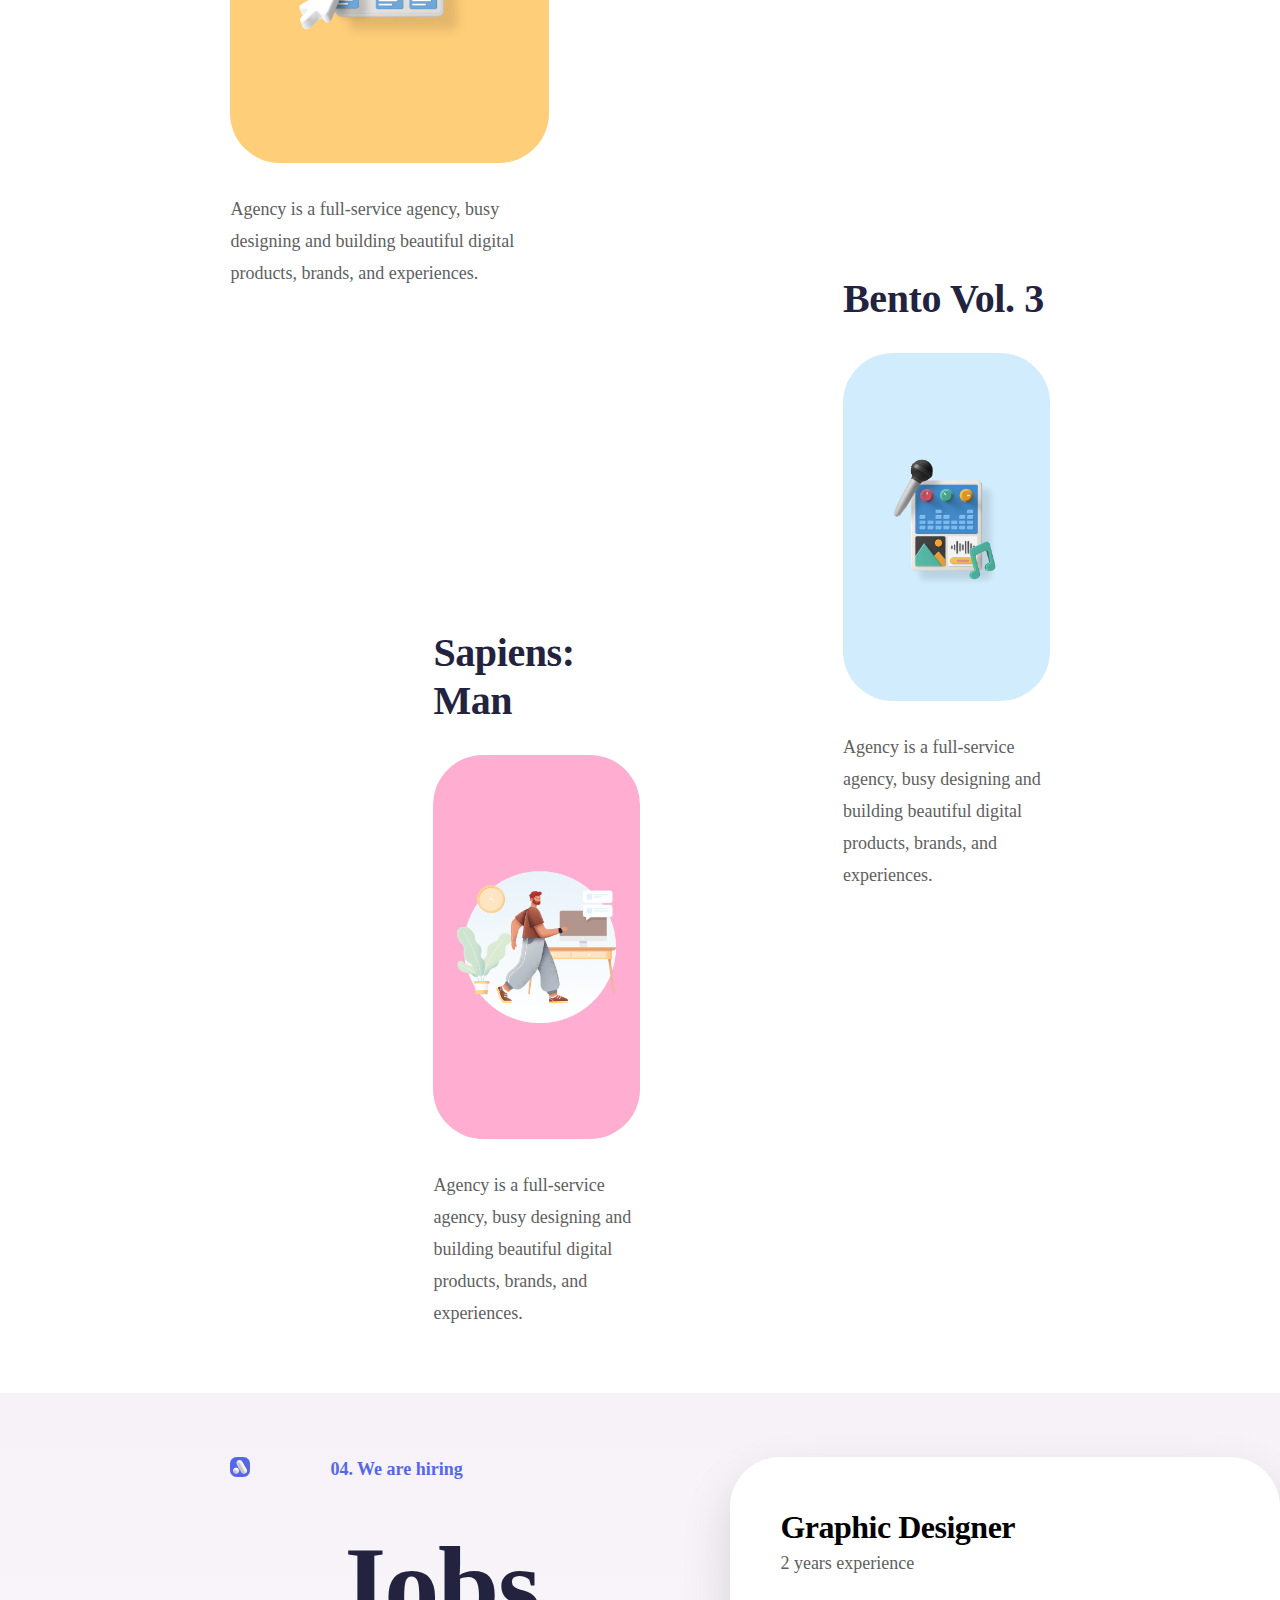
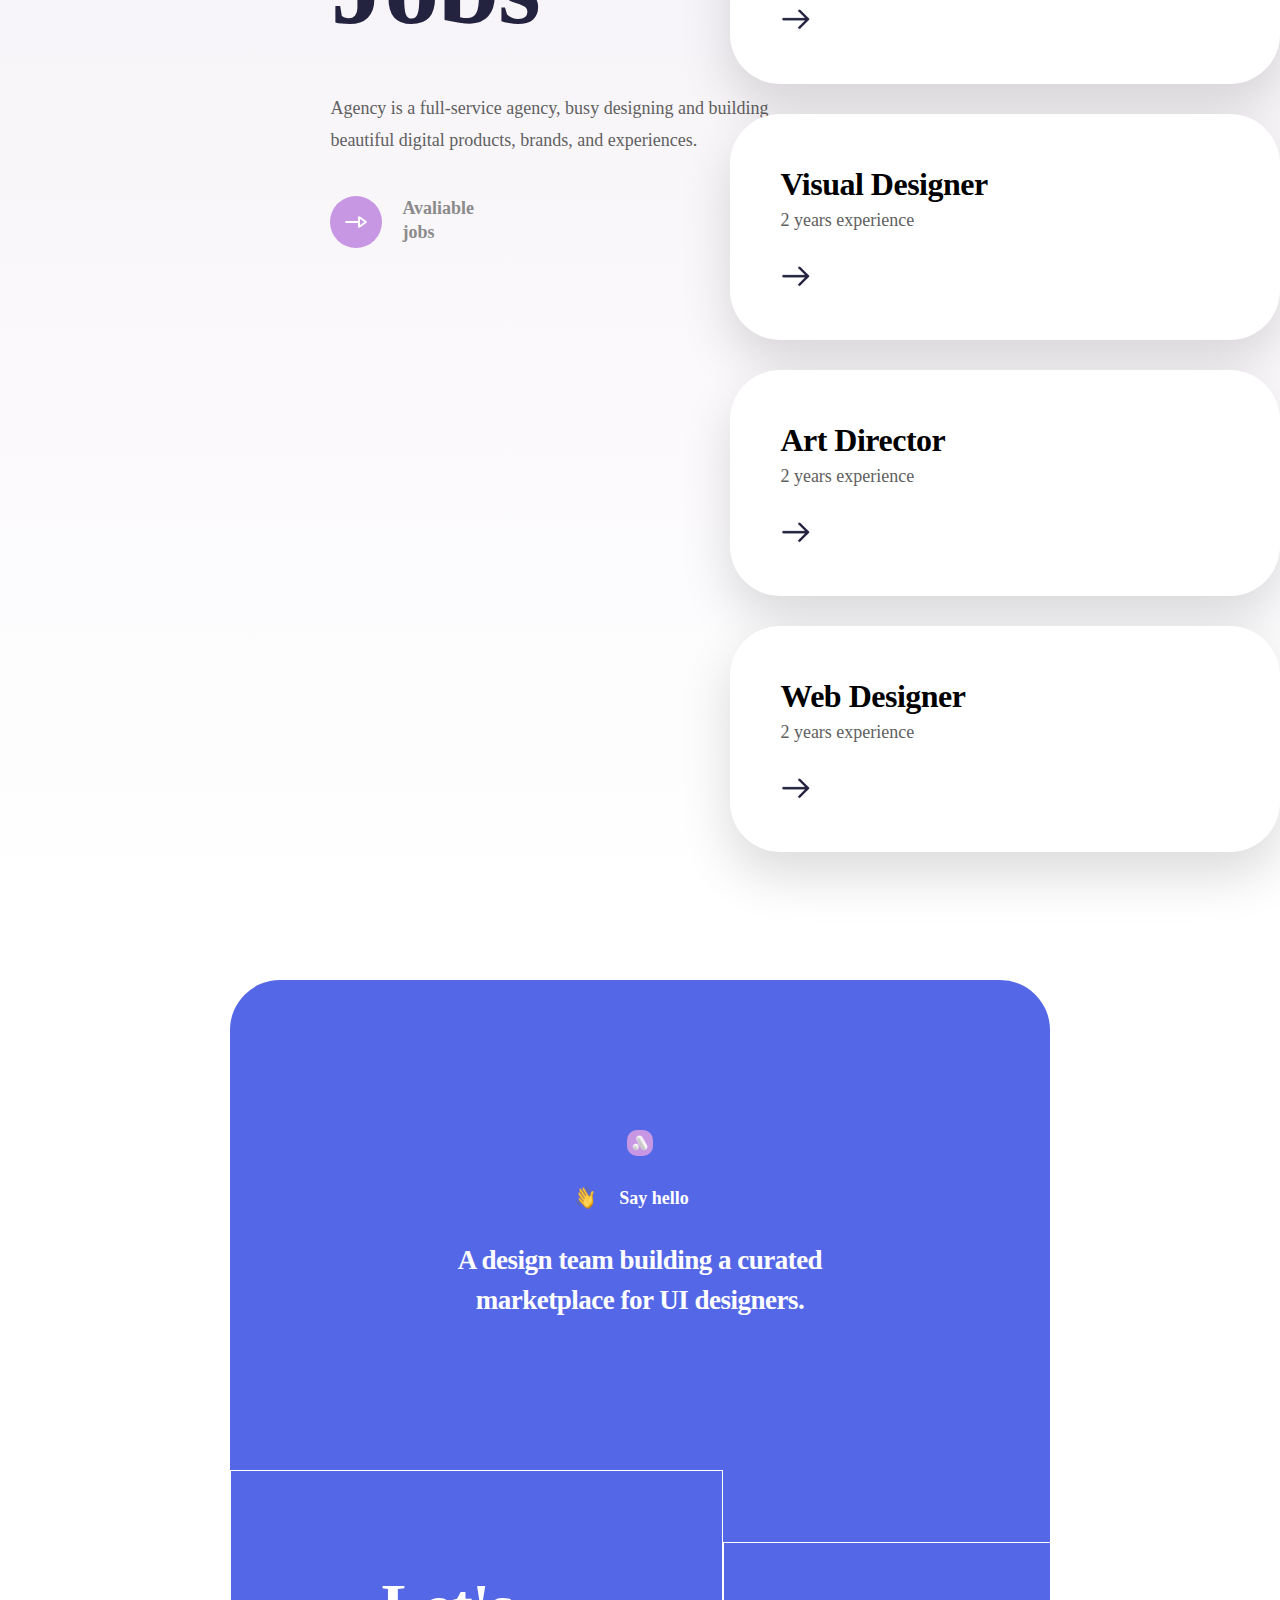
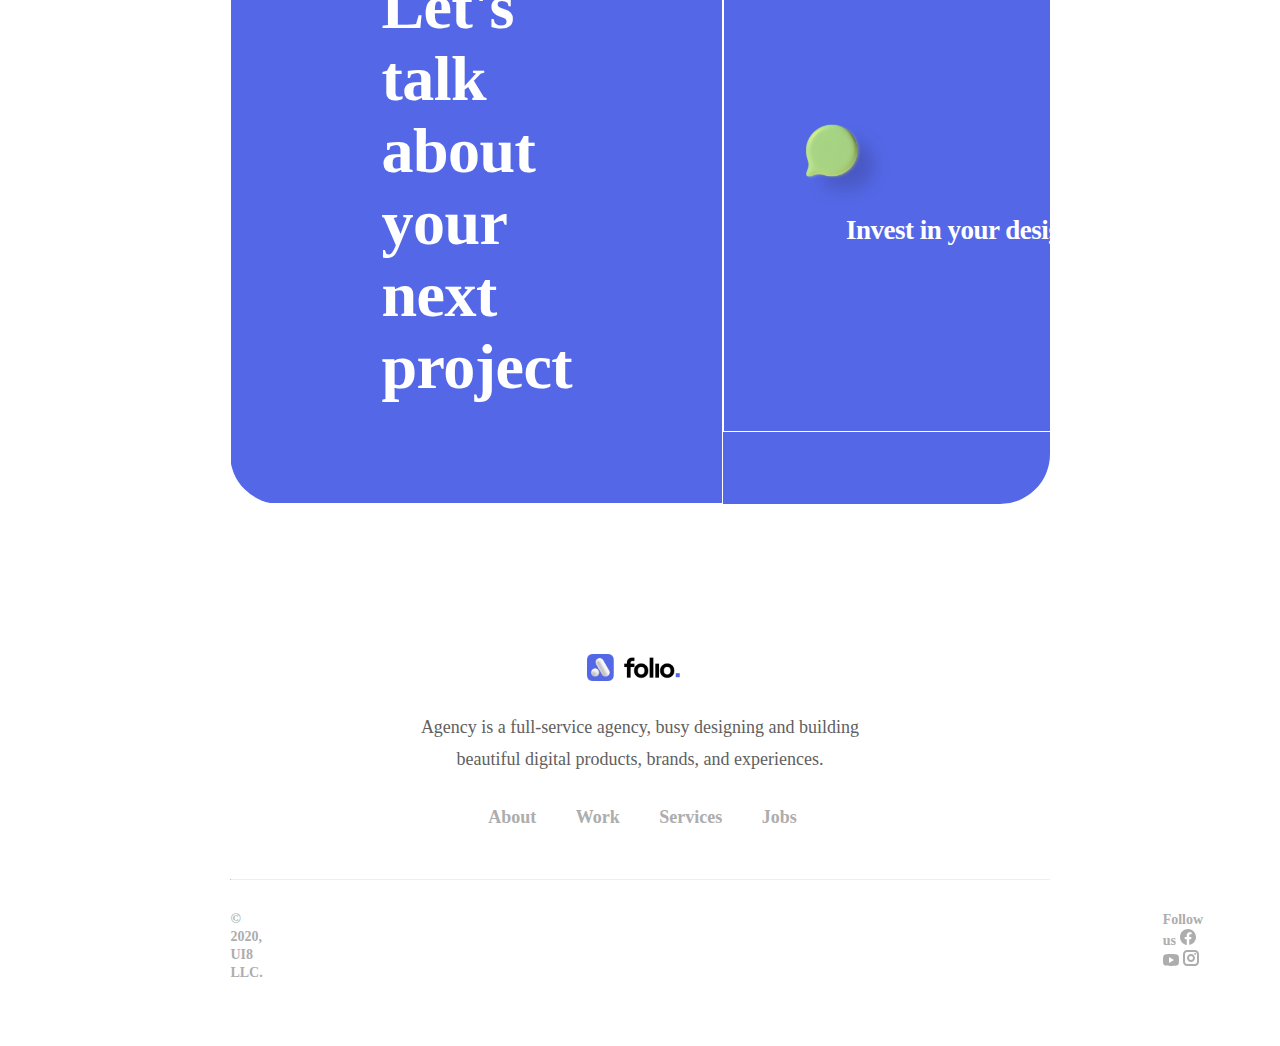
==== commit 2bacbbfa: "transbordamento de titles na página 3 resolvido" ====
--- a/index.html
+++ b/index.html
@@ -99,7 +99,7 @@
             </div>
 
             <div id="center_pg3">
-                <div class=icon_container>
+                <div class=icon_container_left>
                     <img class="icon_within" src="./assets/strategy.png" alt="strategy icon" />
                     <h4 class="text_within">Strategy</h4>
                 </div>
@@ -111,7 +111,7 @@
                     <img class="icon_within" src="./assets/interactive.png" alt="interactive icon" />
                     <h4 class="text_within">Interactive</h4>
                 </div>
-                <div id="icon_container-communicate">
+                <div class="icon_container_right">
                     <img class="icon_within" src="./assets/communicate.png" alt="communicate icon" />
                     <h4 class="text_within">Communicate</h4>
                 </div>
@@ -184,7 +184,7 @@
                     <img id="only_folio_word" src="assets/folio_alpha.png" alt="folio part"/>
                 </div>
                 <h1 class="small_letters_header_pg3">04.    We are hiring</h1>
-                <img id="burguer_menu_pg3" class="mobile_burguer_menu" src="./assets/burguer_traces_alpha.png" alt="trace"/>
+                <img id="burguer_menu_pg5" class="mobile_burguer_menu" src="./assets/burguer_traces_alpha.png" alt="trace"/>
                 <h1 id="big_title_pg5">Jobs</h1>
                 <p id="subtitle_header_pg4">Agency is a full-service agency, busy designing and building beautiful digital products,
                     brands, and experiences.</p>
--- a/style.css
+++ b/style.css
@@ -481,7 +481,7 @@
 	height: 15%;
 	padding: 20%;
 	border-radius: 215px;
-    background: #000000;
+    background: #232340;
     box-shadow: 0px 23px 51px rgba(0, 0, 0, 0.242297);
 	
 	margin: 10px;
@@ -580,9 +580,33 @@
 	padding-bottom: 50%;
 	background-color: white;
 	padding-left: 25%;
-	padding-right: 65%;
+	padding-right: 43%;
+	border-radius: 0;
+    justify-self: center;
+}
+
+.icon_container_left {
+	padding-top: 50%;
+	padding-bottom: 50%;
+	background-color: white;
+	padding-left: 25%;
+	padding-right: 36%;
 	border-radius: 50px;
-    justify-self: center;
+	justify-self: center;
+	border-top-right-radius: 0;
+	border-bottom-right-radius: 0;
+}
+
+.icon_container_right {
+	padding-top: 50%;
+	padding-bottom: 50%;
+	background-color: white;
+	padding-left: 25%;
+	padding-right: 23%;
+	border-radius: 50px;
+	justify-self: center;
+	border-top-left-radius: 0;
+	border-bottom-left-radius: 0;
 }
 
 .icon_within{
@@ -679,6 +703,20 @@
         grid-row-gap: 18px;
     }
 
+    .icon_container_left{
+        padding-top: 10%;
+        padding-bottom: 10%;
+        background-color: white;
+        padding-left: 15%;
+        padding-right: 15%;
+        border-radius: 50px;
+        justify-self: center;
+        margin-left: -22px;
+        display: flex;
+        align-items: center;
+        gap: 30px;
+    }
+
     .icon_container {
         padding-top: 10%;
         padding-bottom: 10%;
@@ -693,7 +731,7 @@
         gap: 30px;
     }
 
-    #icon_container-communicate {
+    .icon_container_right {
         padding-top: 10%;
         padding-bottom: 10%;
         background-color: white;
@@ -1074,7 +1112,10 @@
     font-size: 32px;
     line-height: 40px;
     letter-spacing: -0.5px;
-    color: #232340;
+}
+
+.fill_white{
+    filter: invert(100%) sepia(100%) saturate(0%) hue-rotate(288deg) brightness(102%) contrast(102%);
 }
 
 .white_main_title{
@@ -1108,6 +1149,7 @@
 	border-radius: 50px;
 	box-shadow: 0px 23px 51px rgba(0, 0, 0, 0.14);
     width: 300px;
+    color: inherit;
 }
 
 .black_page_5_box_container{
@@ -1124,7 +1166,8 @@
 }
 
 .white_page_5_box_container:hover{
-    background: #232340;
+    background: #232340; 
+    color: white;
 }
 
 
@@ -1298,4 +1341,115 @@
     display: inline;
 }
 
-
+@media (max-width:1000px) {
+    #baseboard > p {
+        width: 350px;
+        text-align: center;
+        font-family: 'SF Pro Display';
+        font-style: normal;
+        font-weight: 400;
+        font-size: 18px;
+        line-height: 32px;
+        color: #606060;
+        margin-left: -30px;
+    }
+
+    #logo_rodape {
+        width: 49%;
+    }
+
+    #horizontal_line{
+        display:none;
+    }
+
+    #rodape_final {
+        display: flex;
+        flex-direction: column-reverse;
+        padding-top: 0;
+        gap: 0;
+        margin-left: 90px;
+        margin-top: -21px;
+    }
+
+    #blue_board_pg6 {
+        display: flex;
+        flex-direction: column;
+        background-color: #5468E7;
+        border-radius: 32px;
+        margin-left: -6px;
+        width: 341px;
+    }
+
+    .medium_text_pg6{
+        width: 384px;
+    }
+
+    #big_title_pg6{
+        margin-left: -65px;
+    }
+
+    #page_5{
+        grid-template-columns: auto;
+    }
+
+    #left_part_page_5 {
+        display: grid;
+        grid-template-columns: 75% 25%;
+        grid-template-rows: auto;
+        grid-template-areas:
+            "little_logo burguer_menu"
+            "little_header ."
+            "big_title ."
+            "sub_arrows ."
+            "article .";
+        row-gap: 20px;
+        padding-bottom: 7%;
+    }
+
+    #burguer_menu_pg5 {
+        display: inline;
+        width: 37.3%;
+        align-self: center;
+        margin-left: -102px;
+    }
+
+    #only_logo_pg5 {
+        width: 7%;
+    }
+
+    #right_part_page5 {
+        display: flex;
+        flex-direction: column;
+        align-items: end;
+        gap: 30px;
+        padding-top: 173px;
+        margin-left: -4px;
+    }
+
+    .white_page_5_box_container {
+        padding: 50px 200px 50px 50px;
+        background: #FFFFFF;
+        border-radius: 50px;
+        box-shadow: 0px 23px 51px rgba(0, 0, 0, 0.14);
+        width: 90px;
+        align-self: start;
+        height: 40px;
+        padding-bottom: 163px;
+    }
+
+    .small_title {
+        font-family: 'SF Pro Display';
+        font-style: normal;
+        font-weight: 400;
+        font-size: 18px;
+        line-height: 32px;
+        color: #606060;
+        width: 200px;
+    }
+
+    
+}
+
+
+
+
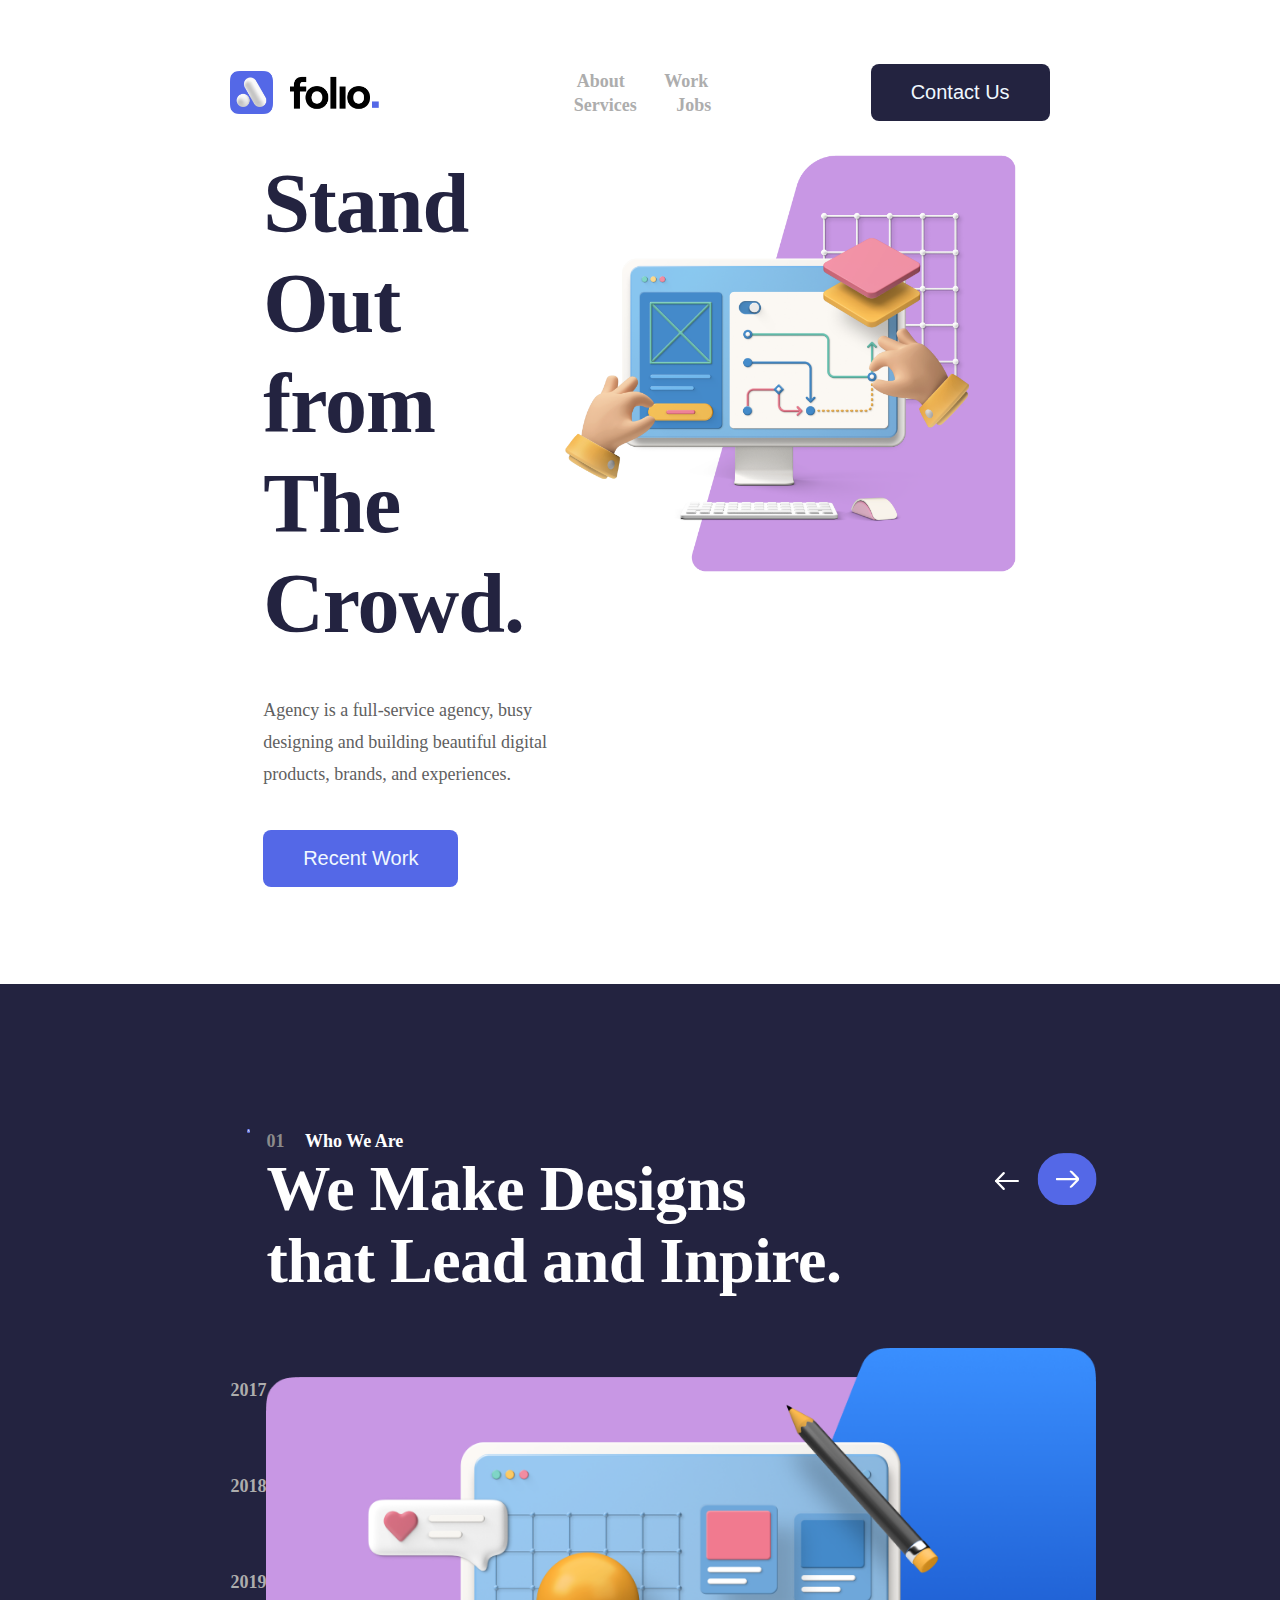
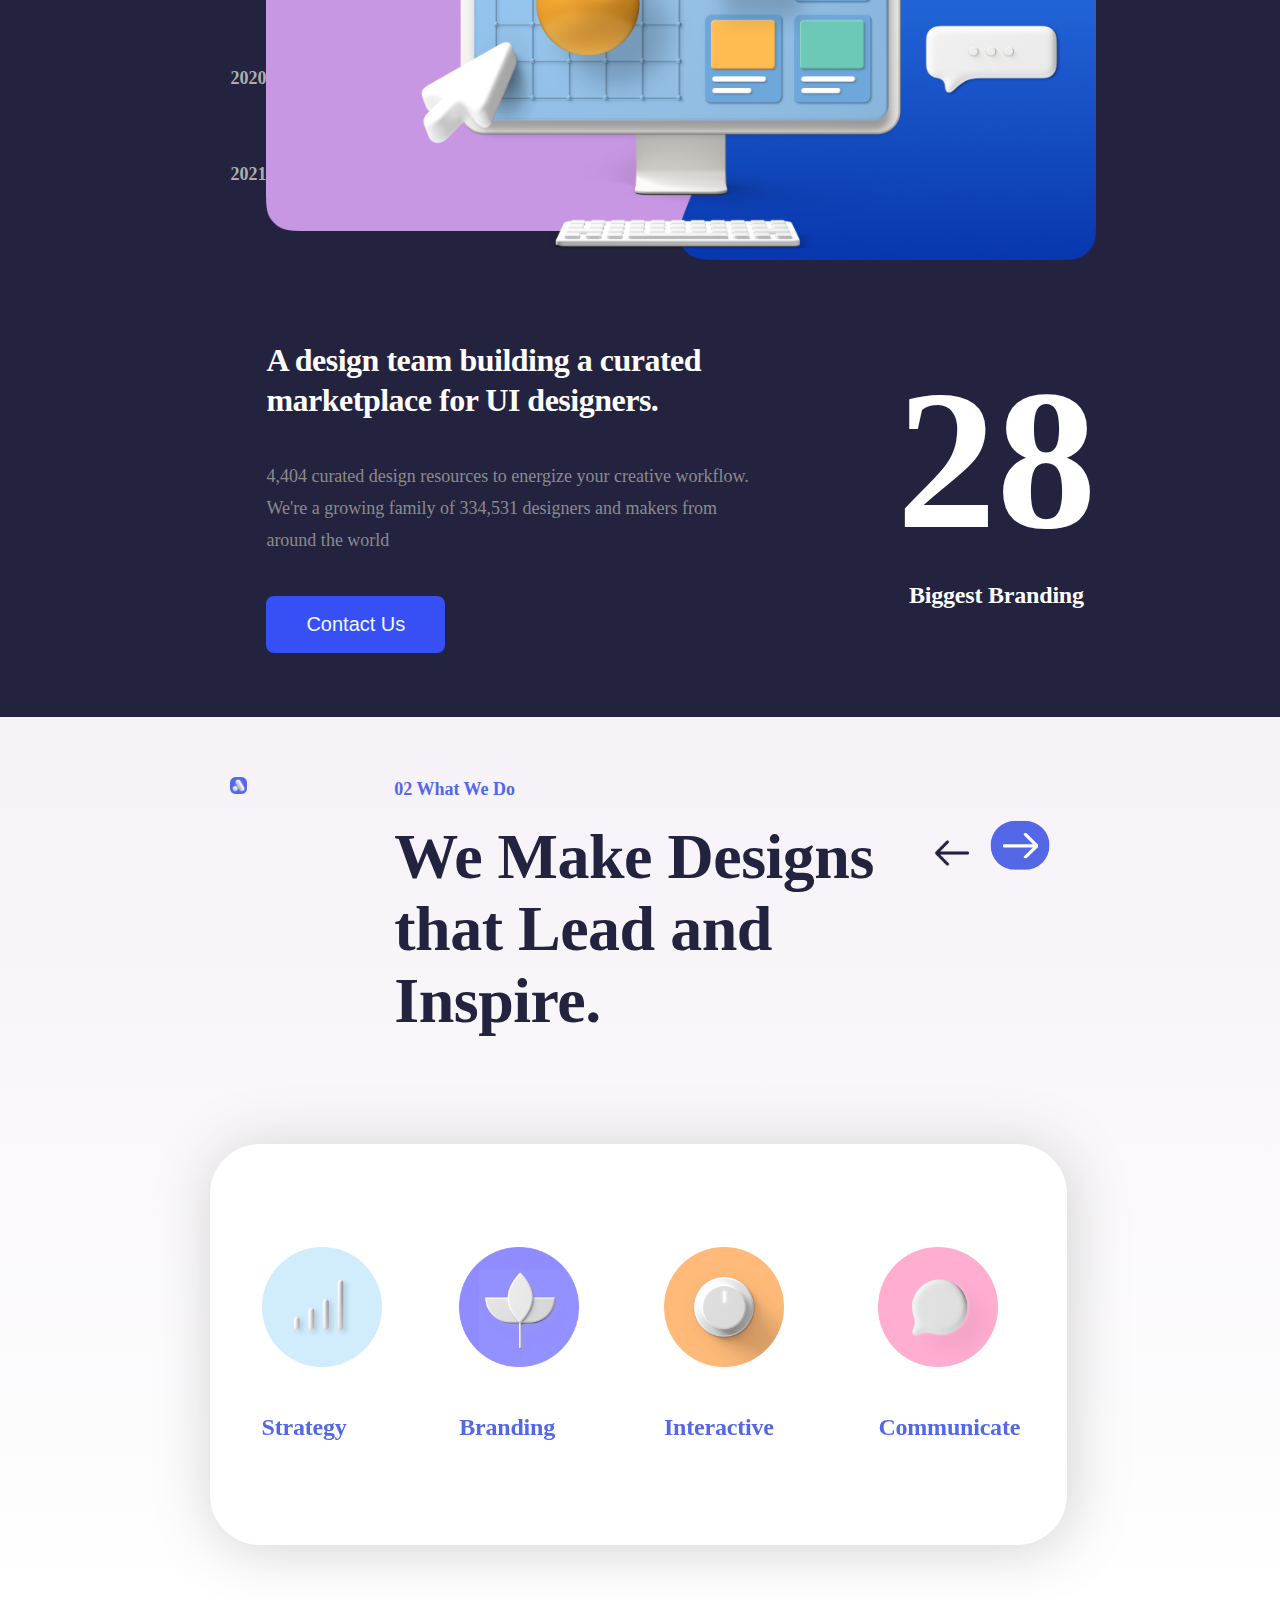
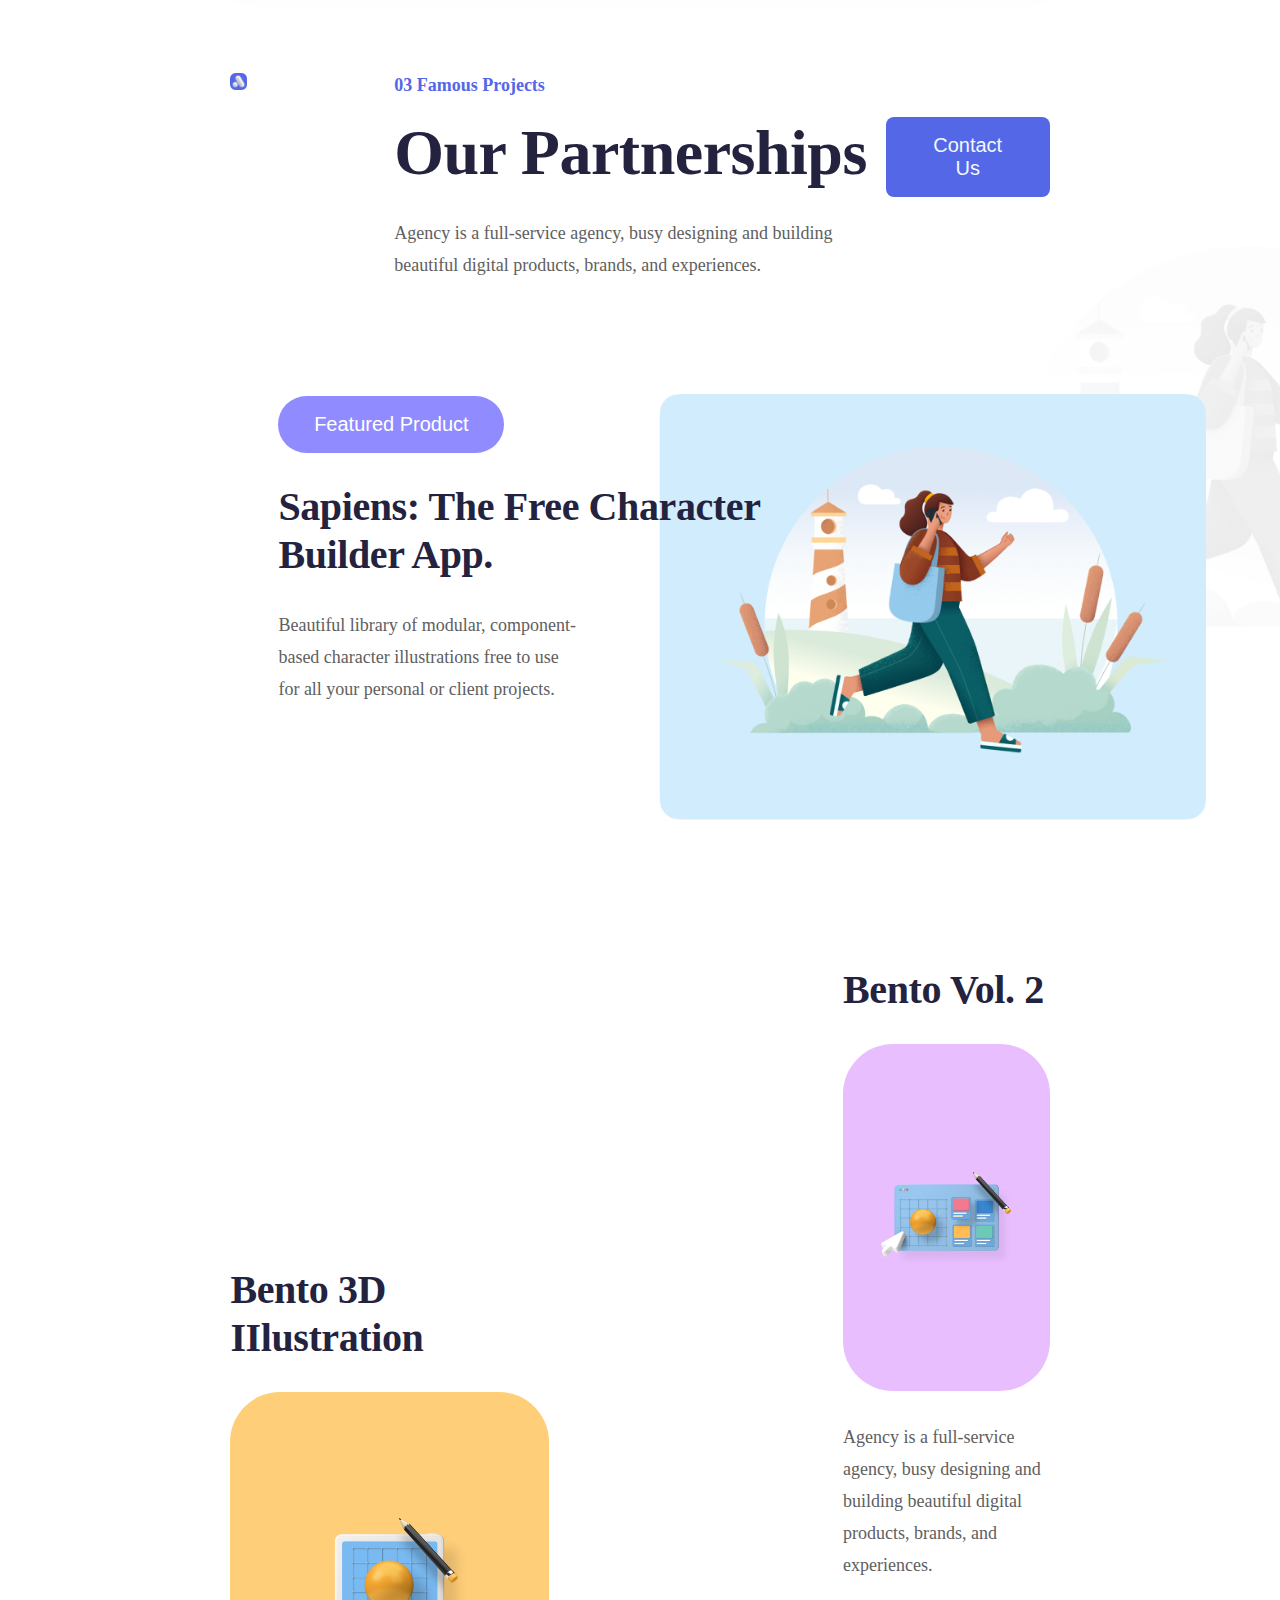
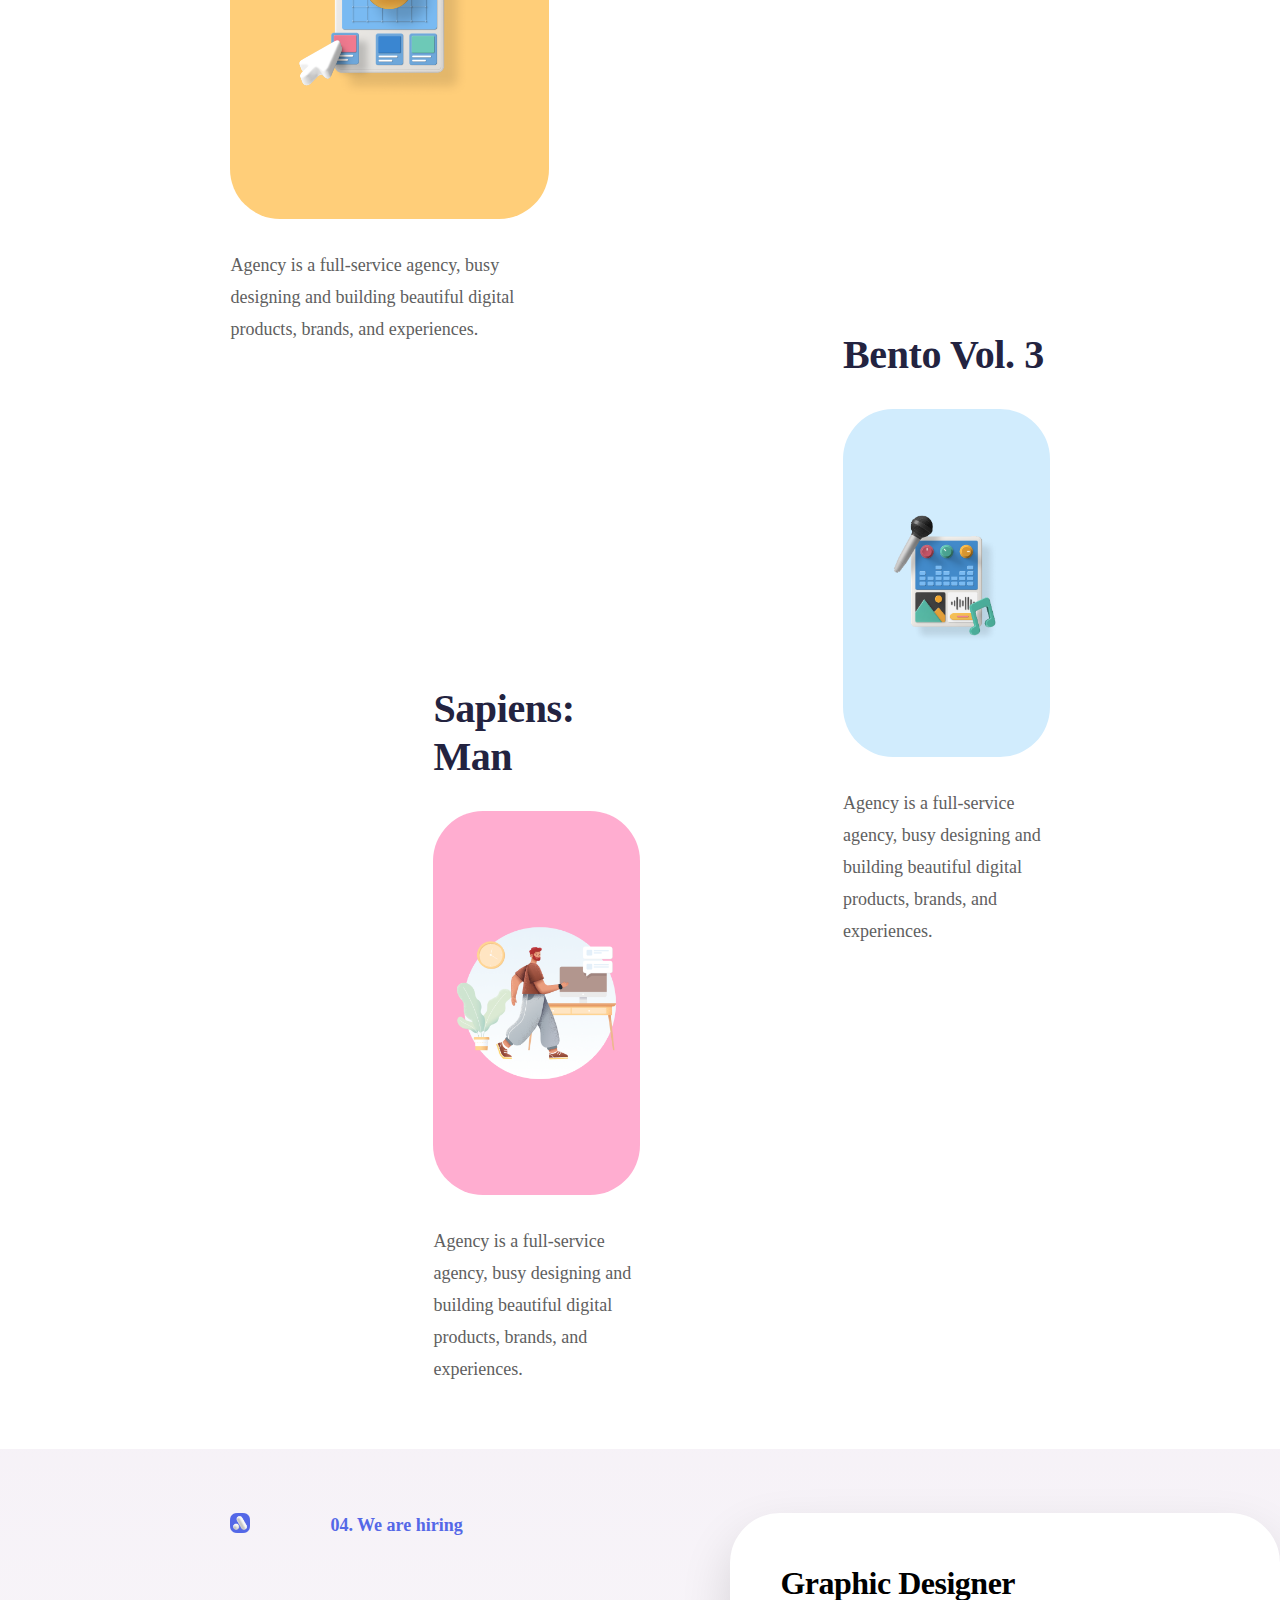
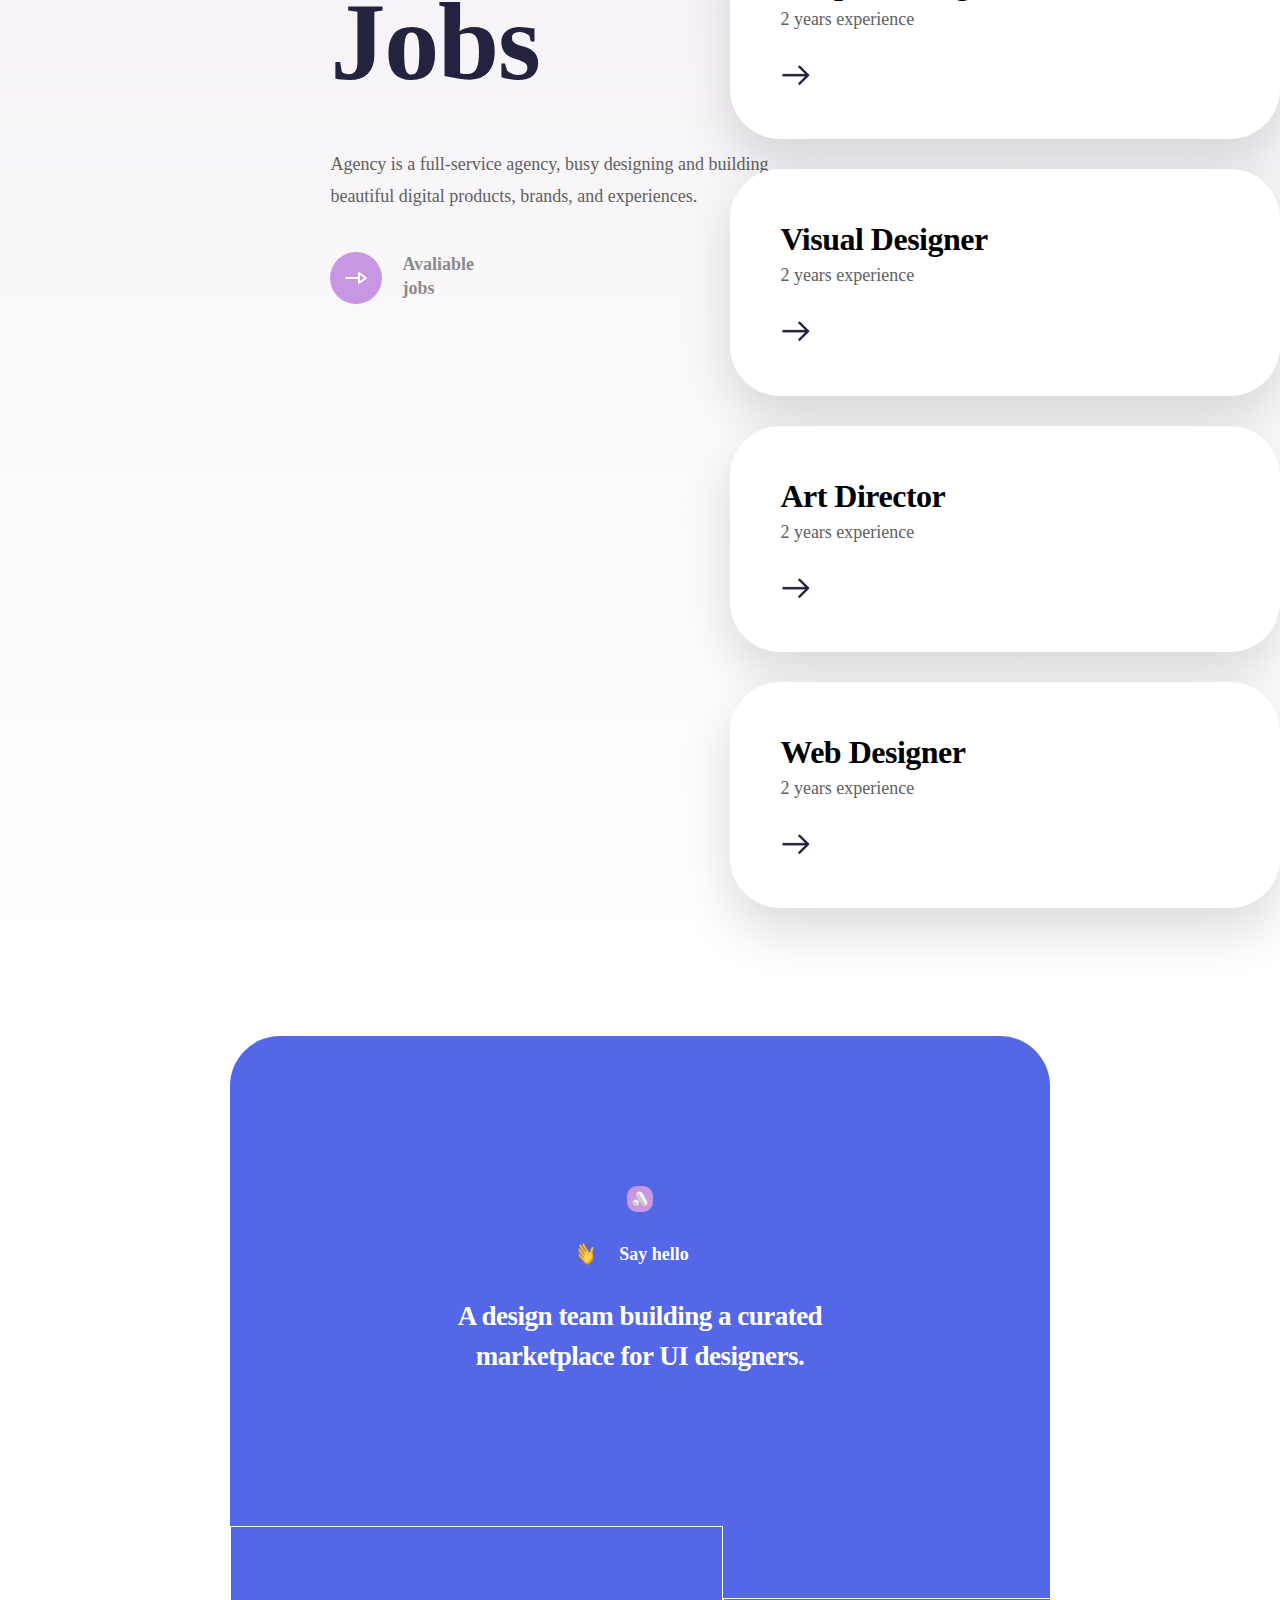
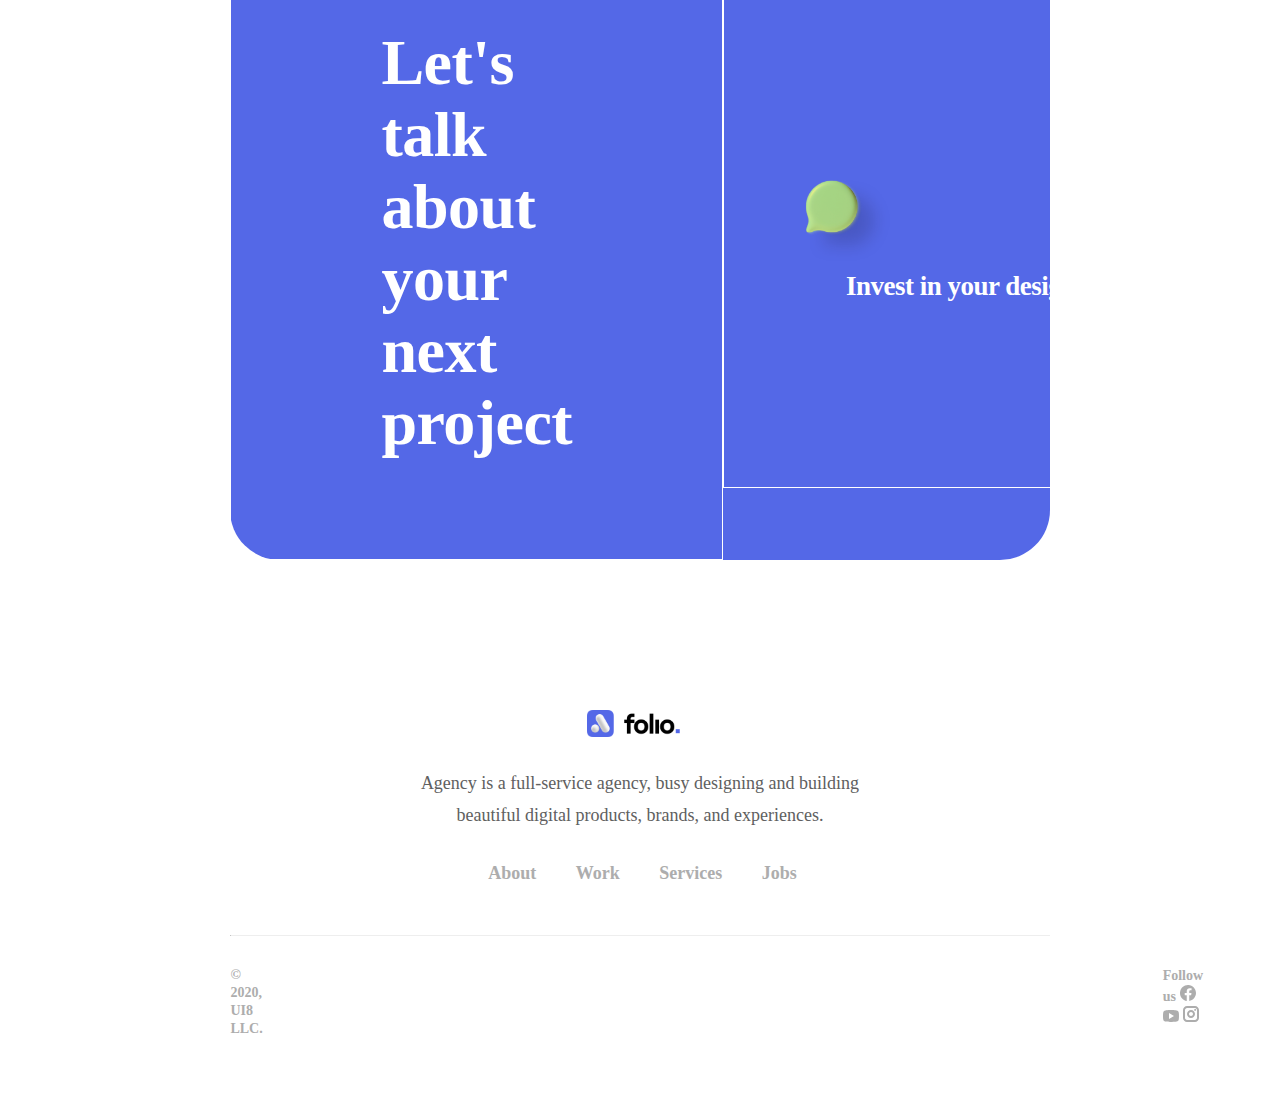
==== commit 6c4183e3: "female shadow da página 3 ajustada" ====
--- a/index.html
+++ b/index.html
@@ -142,7 +142,7 @@
                     <p class="flex_item_subtitle">Beautiful library of modular, component-based character illustrations free to
                         use for all your personal or client projects.</p>
                 </div>
-                <img src="assets/female_running.png" alt="female running"/>
+                <img src="assets/female_running_shadow.png" alt="female running"/>
             </div>
 
             <div id="body2_pg4">
--- a/style.css
+++ b/style.css
@@ -838,15 +838,19 @@
 
 /******/
 
-#body1_pg4{
-    display:flex;
-    flex-direction: row;
-}
-
-#left_part_body1_pg4{
-    display:flex;
-    flex-direction: column;
-    gap: 30px;
+#body1_pg4 {
+	display: flex;
+	flex-direction: row;
+	margin-top: -70px;
+	margin-left: 48px;
+}
+
+#left_part_body1_pg4 {
+	display: flex;
+	flex-direction: column;
+	gap: 30px;
+	margin-top: 127px;
+	z-index: 2;
 }
 
 #body1_pg4 button {
@@ -859,9 +863,11 @@
 	color: white;
 }
 
-#body1_pg4 img{
-    background: #D1ECFD;
-    border-radius: 24px;
+#body1_pg4 img {
+	width: 1178px;
+	margin-left: -475px;
+	margin-top: -100px;
+	z-index: 1;
 }
 
 #body1_pg4 p{
@@ -973,11 +979,9 @@
     }
 
     #body1_pg4 img {
-        background: #FFBA79;
-        border-radius: 24px;
-        width: 347px;
-        margin-left: -8px;
-        padding: 50px 0px;
+        width: 481px;
+        margin-left: -203px;
+        margin-top: 6px;
     }
 
     #body2_pg4{
@@ -1404,6 +1408,7 @@
             "article .";
         row-gap: 20px;
         padding-bottom: 7%;
+        padding-top: 60px;
     }
 
     #burguer_menu_pg5 {
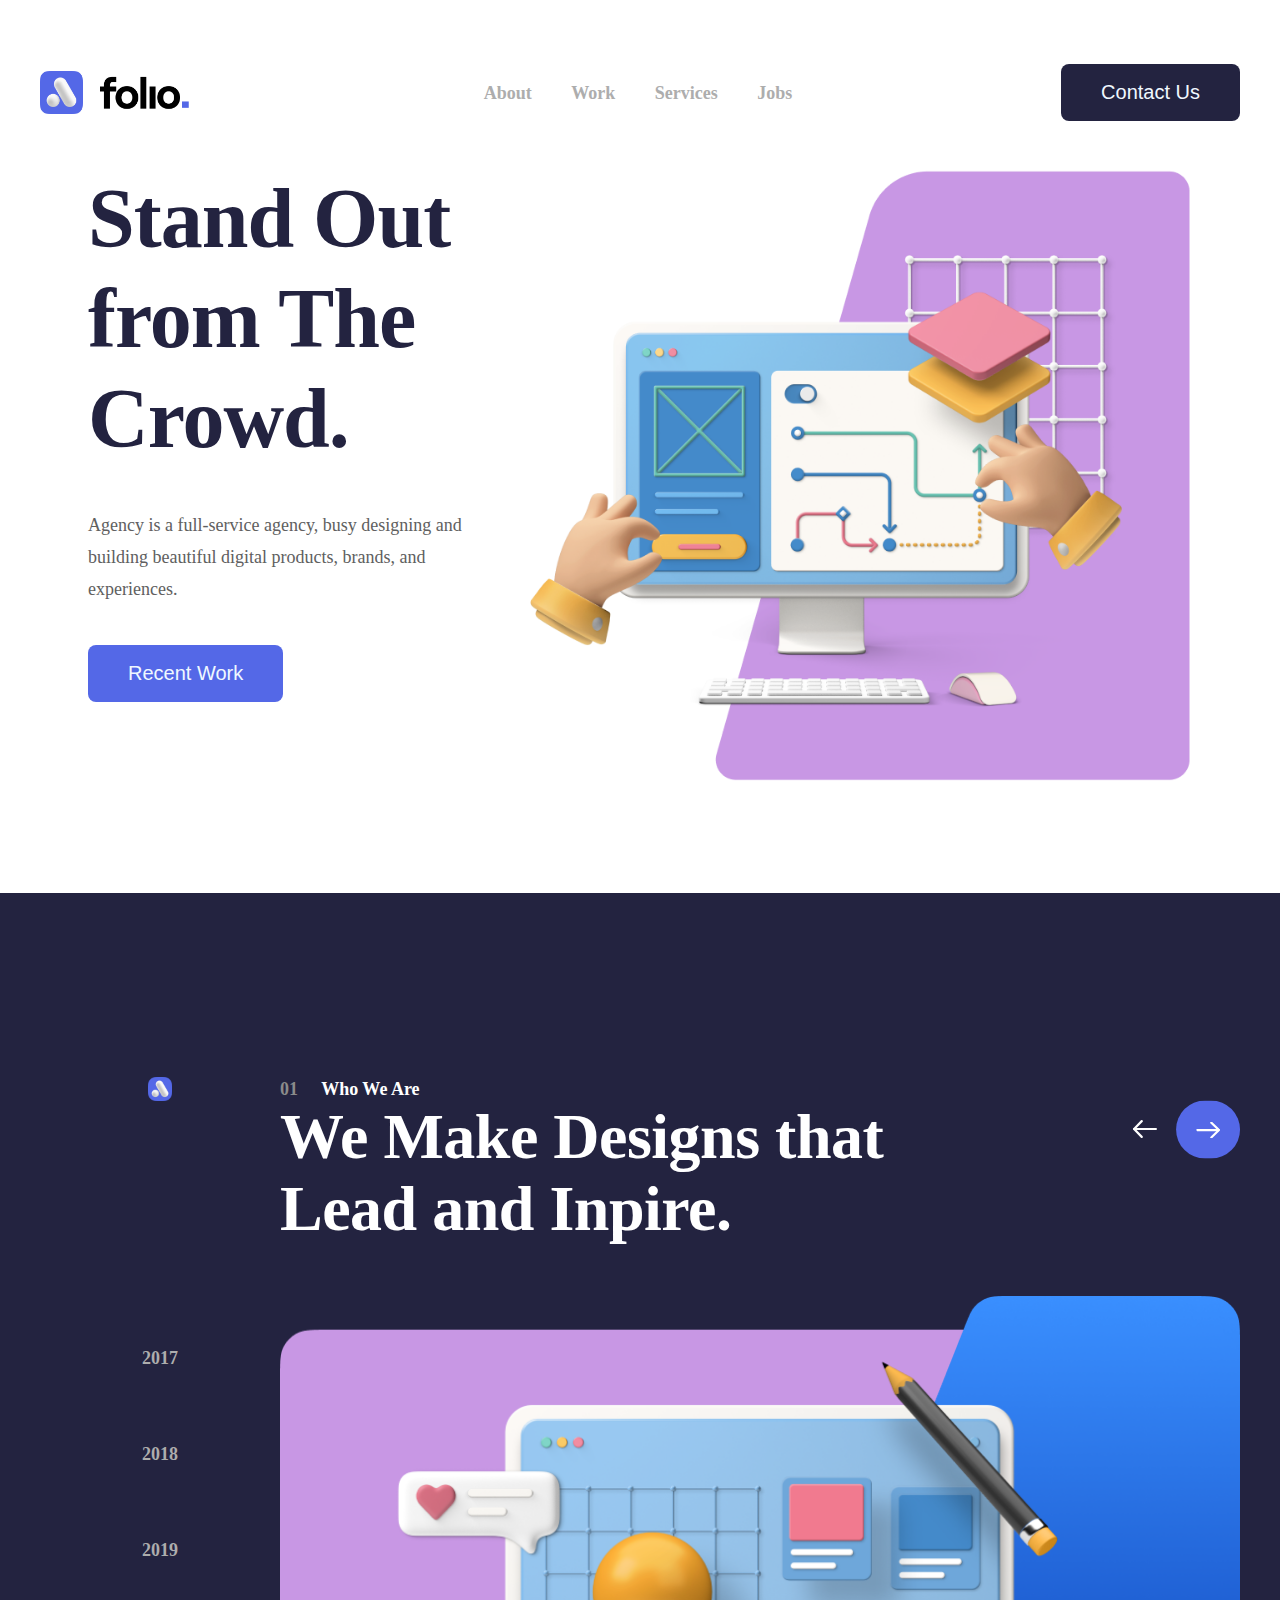
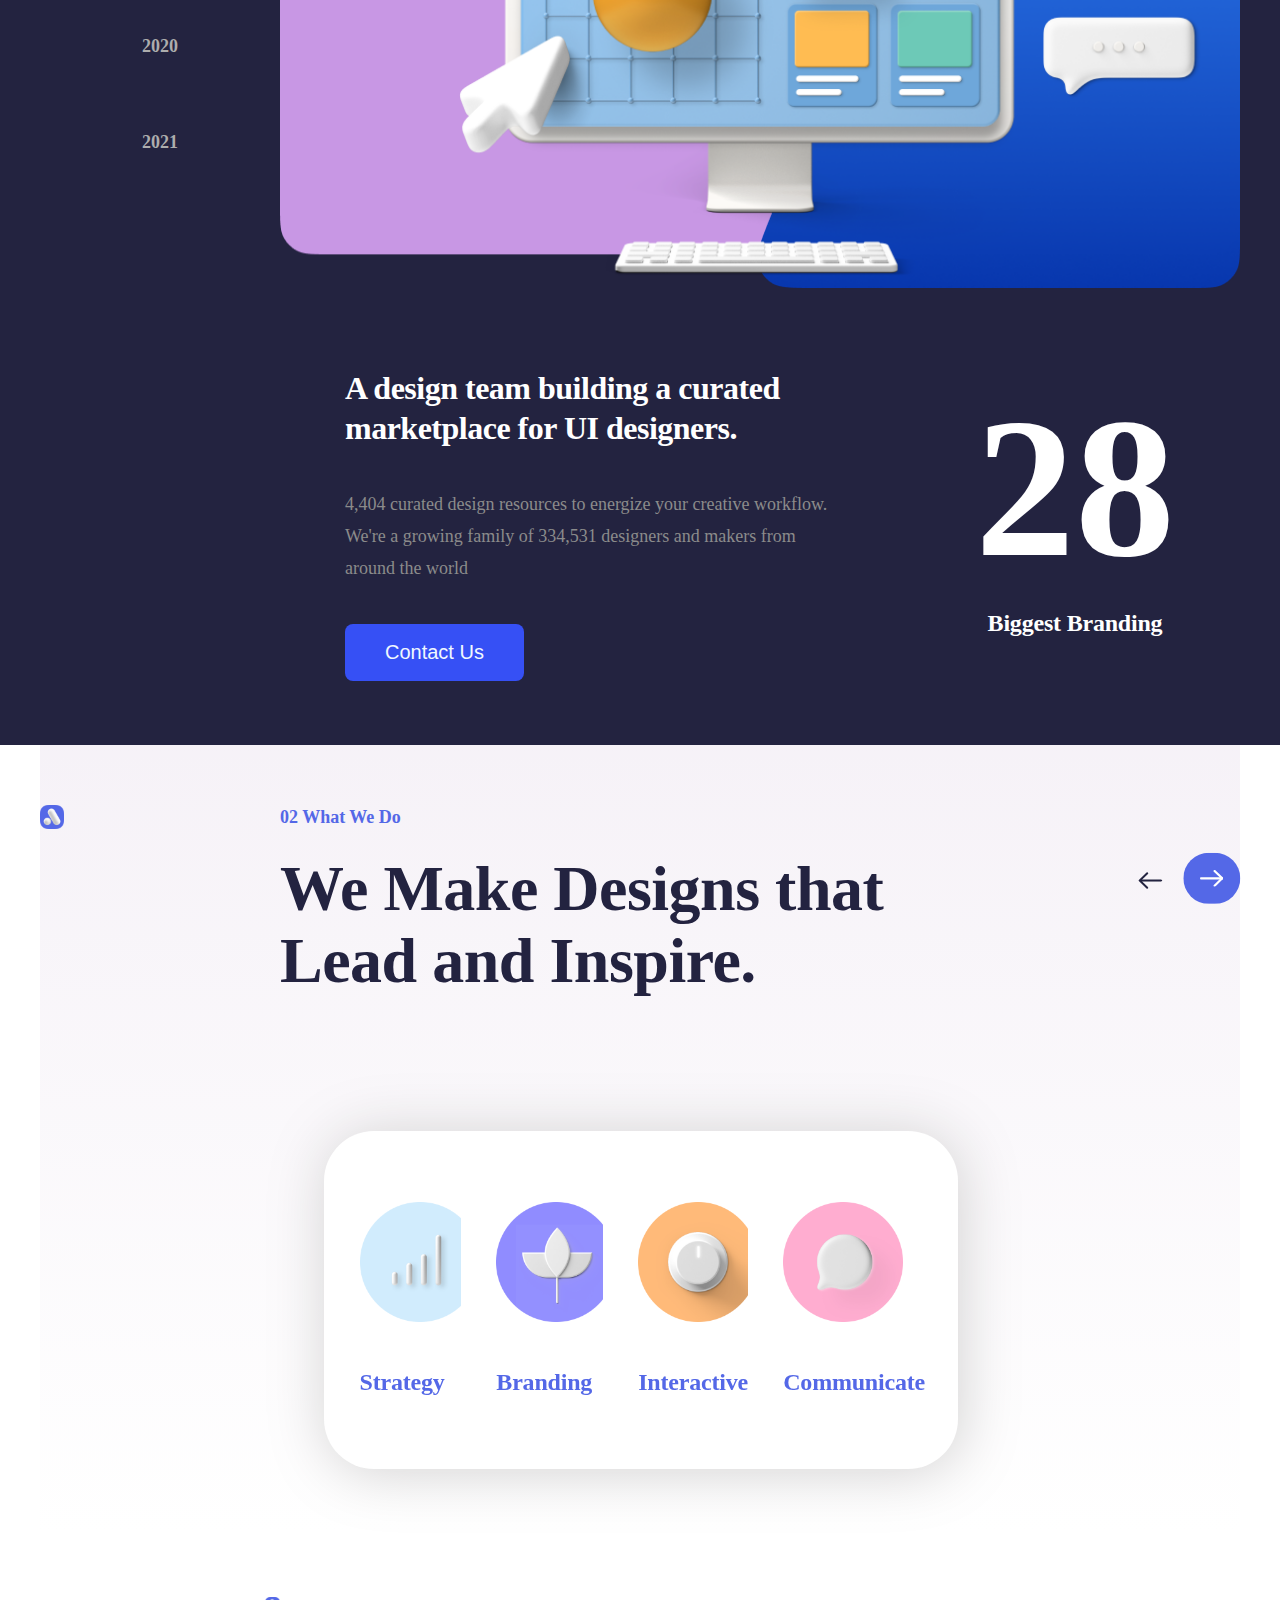
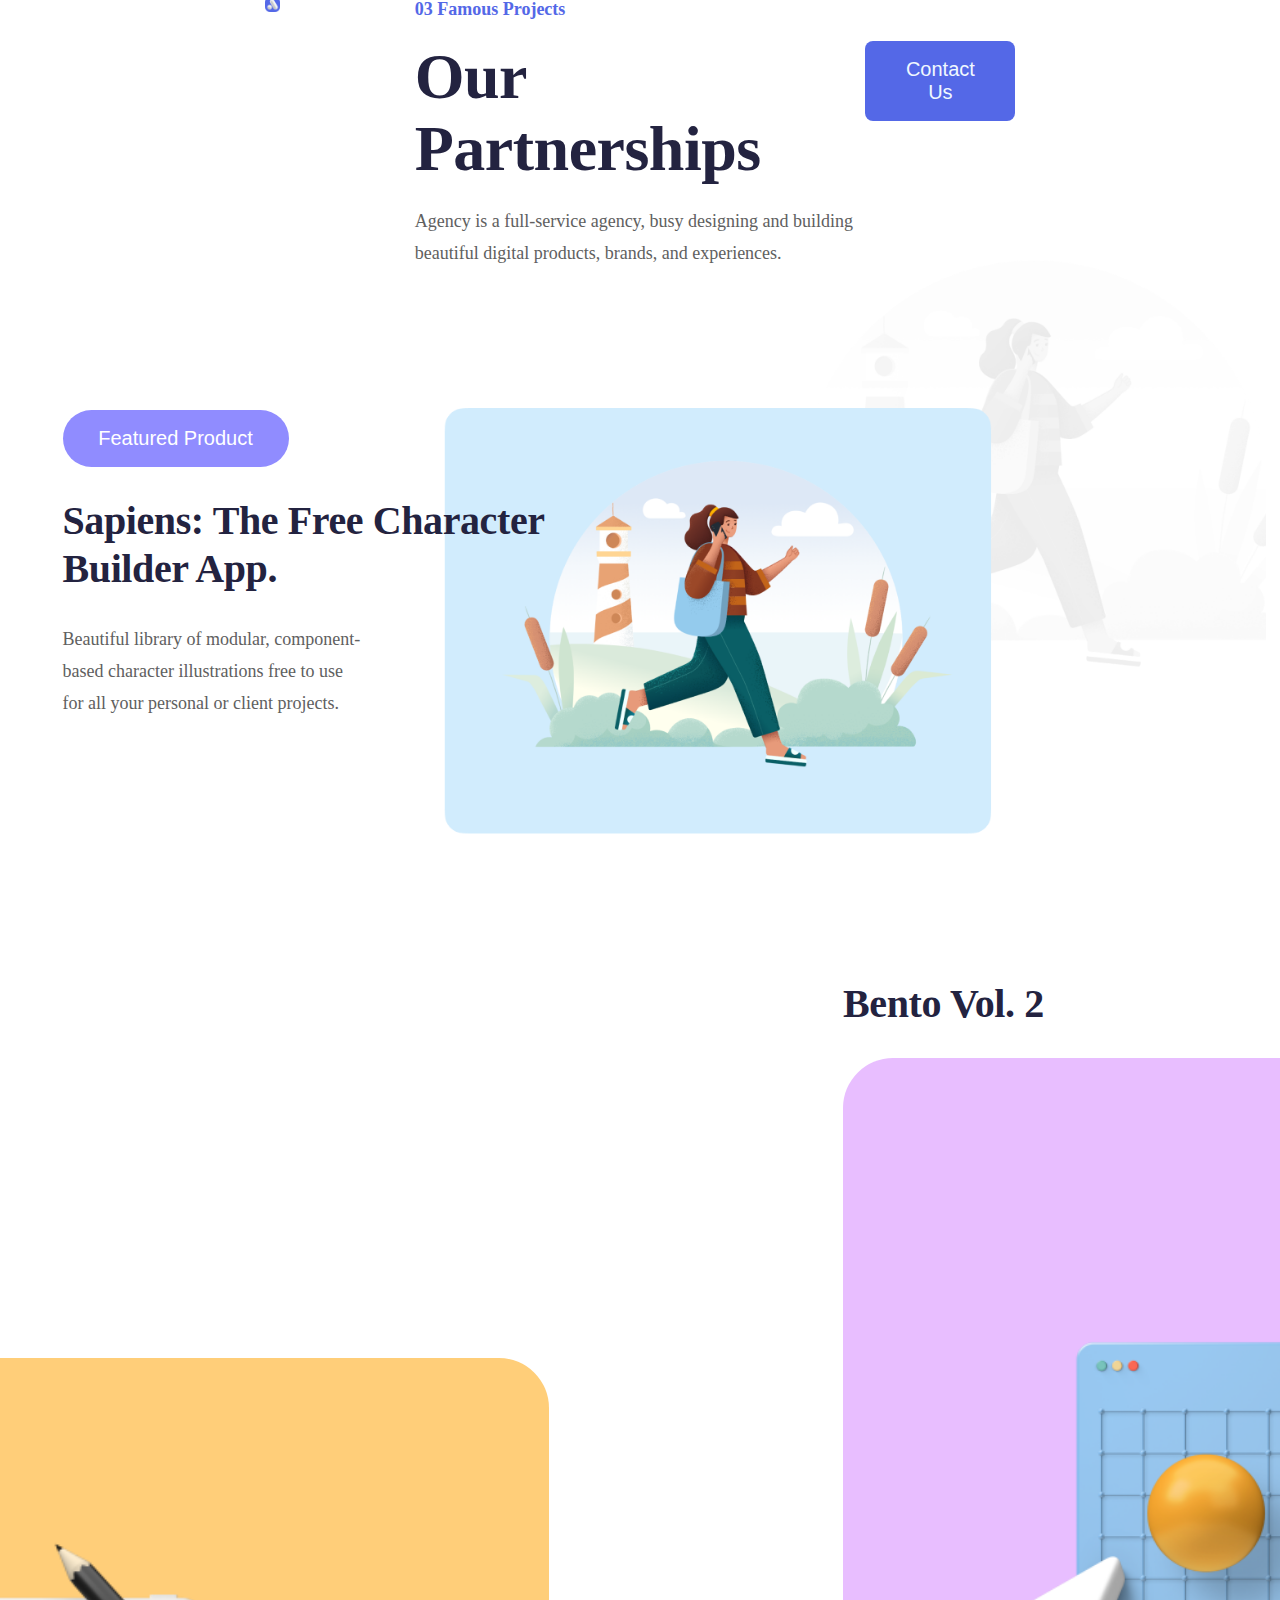
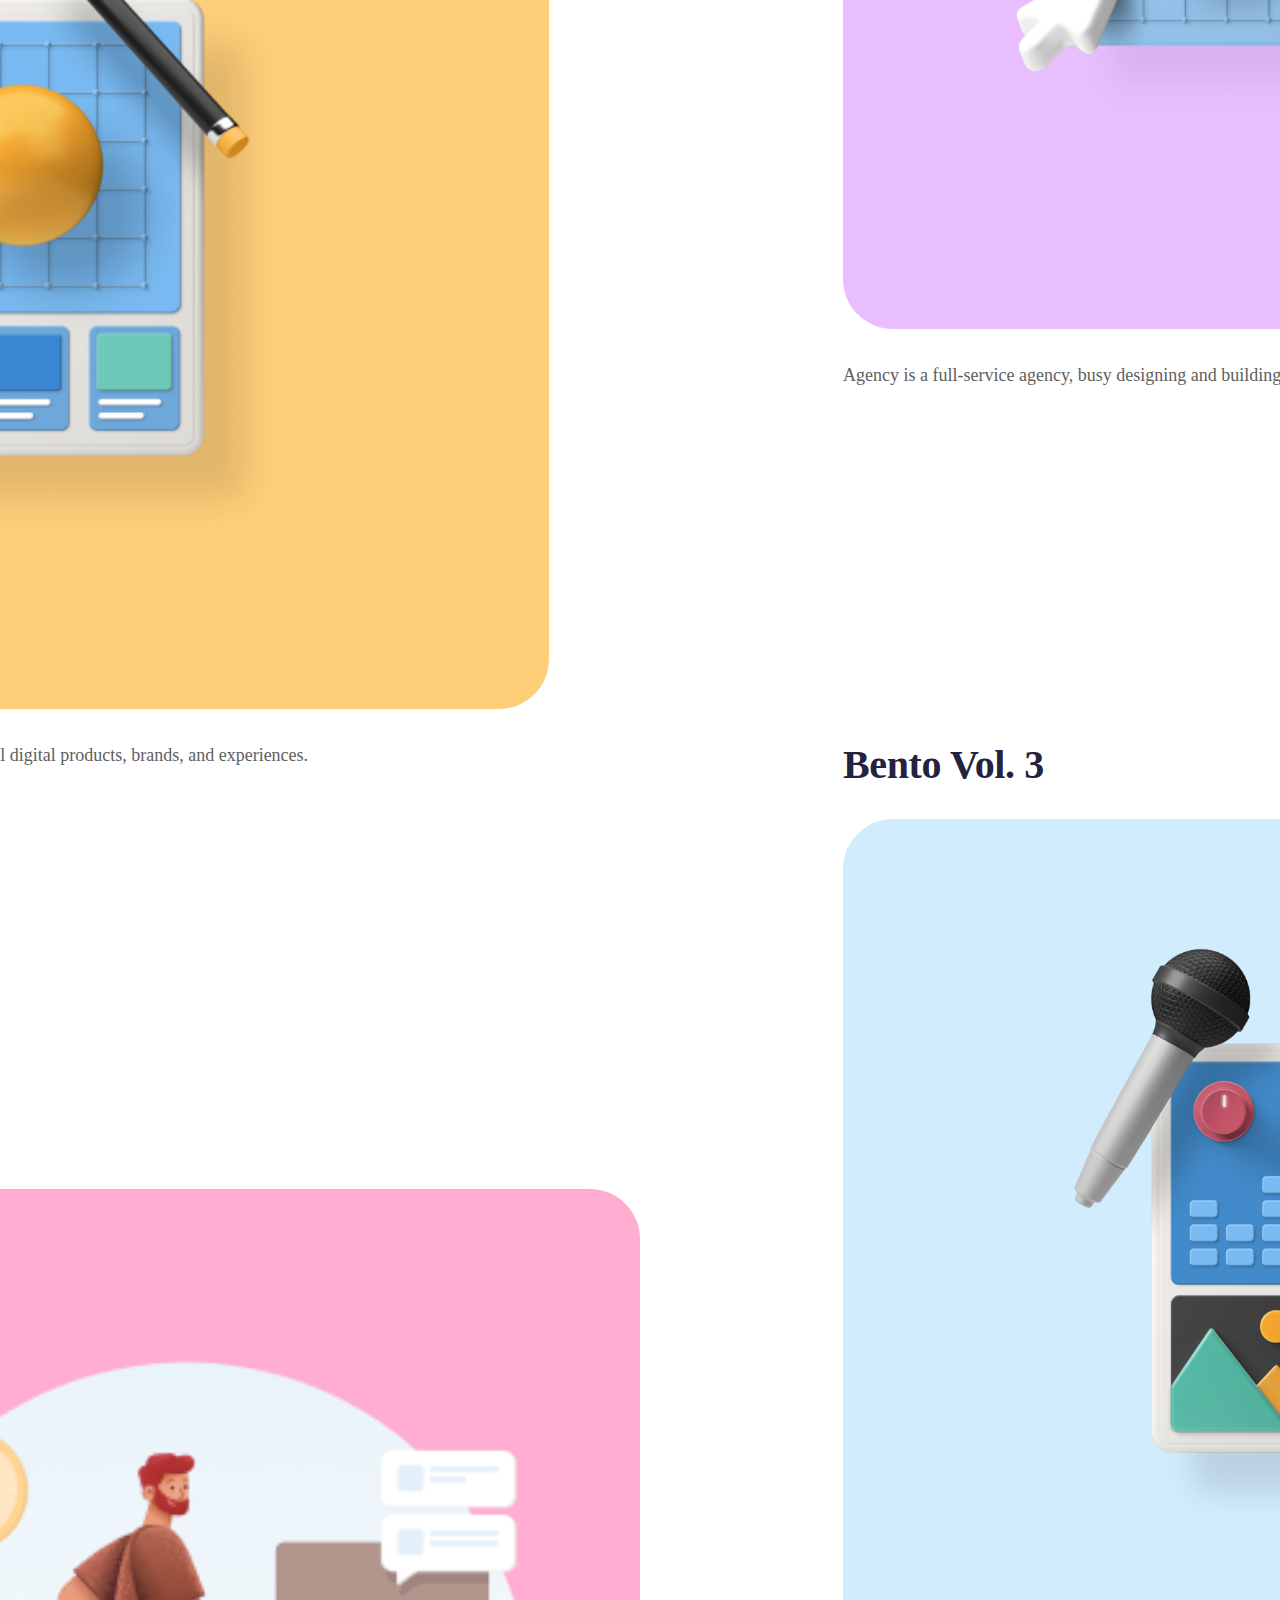
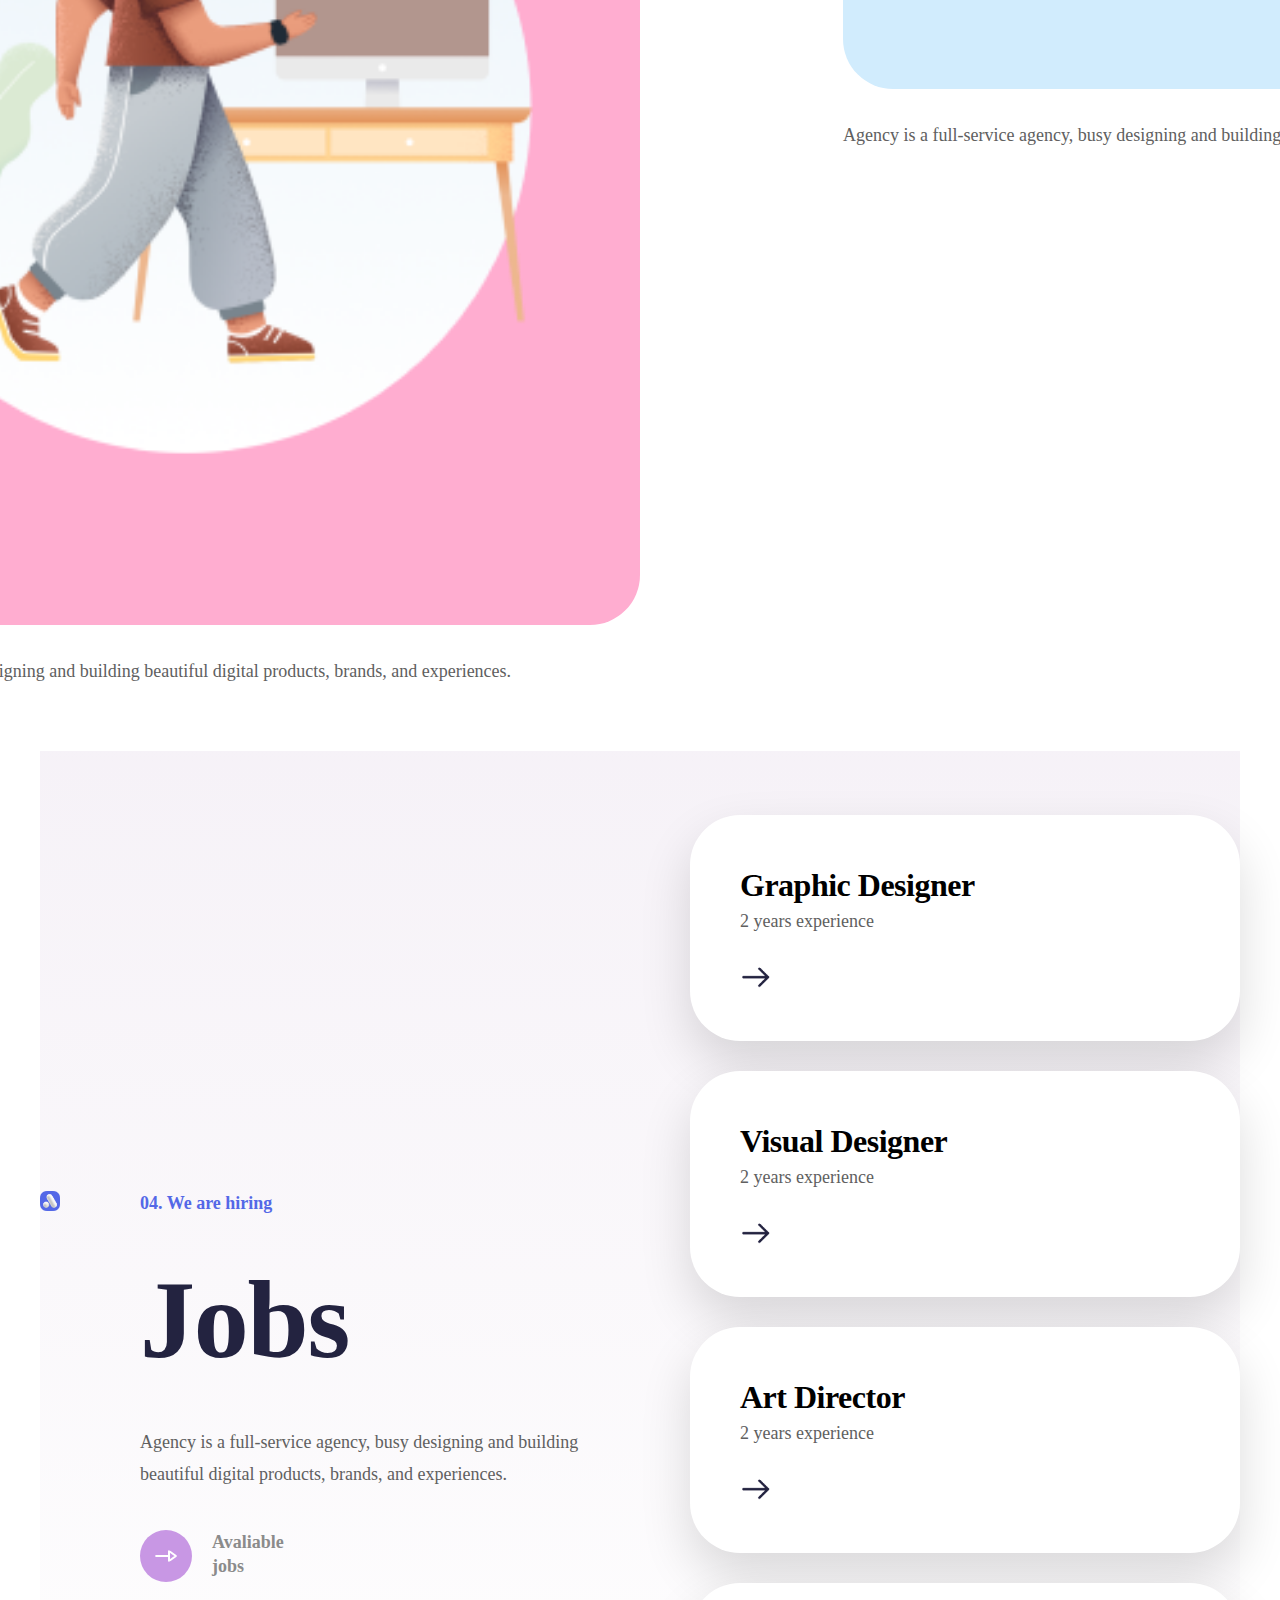
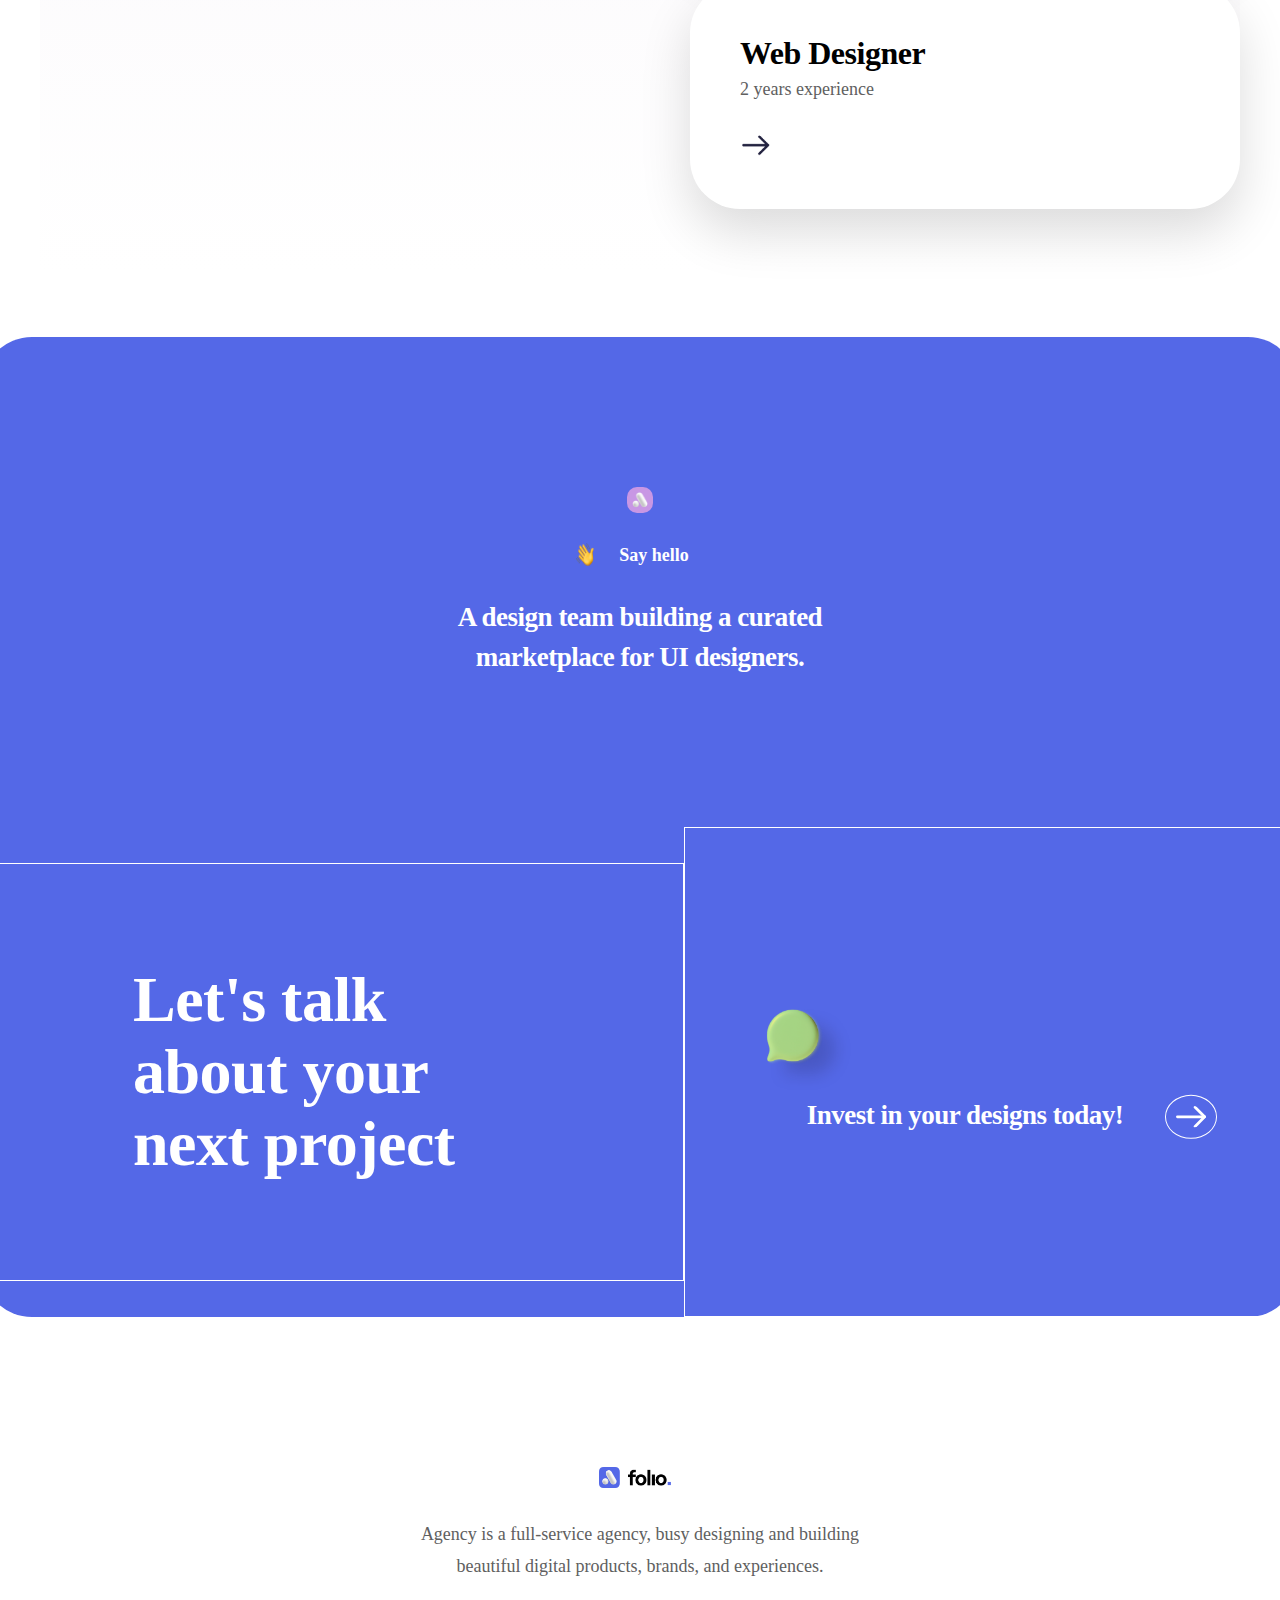
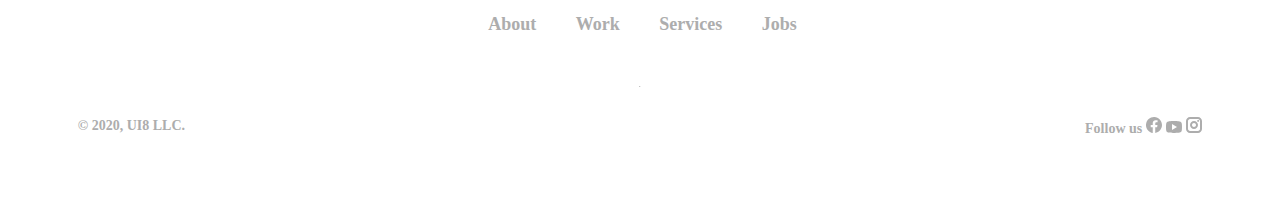
==== commit 81f8fdf7: "primeira e segunda páginas melhoradas - especialmente responsividade" ====
--- a/index.html
+++ b/index.html
@@ -10,78 +10,82 @@
     </header>
     <body>
 
-        <div id="page_1" class="page_box_container">
-            <div id="hero_header_container">
-                <img class="left_header_logo" src="./assets/light-mode.png" alt="logo" />
-                <ul class="hero_header_navs">
-                    <li><a href="#">About</a></li>
-                    <li><a href="#">Work</a></li>
-                    <li><a href="#">Services</a></li>
-                    <li><a href="#">Jobs</a></li>
-                </ul>
-                <button id="contact_us_button_pg1" class="standart_button">Contact Us</button>
-                <img class="mobile_burguer_menu" src="./assets/burguer_traces.png" alt="trace"/>
-            </div>
-
-            <div id="hero_body_container">
-                <div id="left_part_body_container">
-                    <h1 id="left_part_body_title">Stand Out<br>from The<br>Crowd.</h1>
-                    <p id="left_part_body_subtitle">Agency is a full-service agency, busy designing and building beautiful digital 
-                        products, brands, and experiences.</p>
-                    <button id="recent_work_button" class="standart_button">Recent Work</button>
-                </div>
-                <img id="right_part_body_container" src="./assets/hero_body_figure.png" style="width: 100%;" alt="computer photo" />
-            </div>
-        </div>
+	<section id="page_1">
+	    <div class="page_box_container">
+		<div class="hero_header_container">
+		    <img class="left_header_logo" src="./assets/light-mode.png" alt="logo" />
+		    <ul class="hero_header_navs">
+			<li><a href="#hero_dark_grid">About</a></li>
+			<li><a href="#left_little_logo_p3">Work</a></li>
+			<li><a href="#page_4">Services</a></li>
+			<li><a href="#page_5">Jobs</a></li>
+		    </ul>
+		    <button id="contact_us_button_pg1" class="standart_button">Contact Us</button>
+		    <img class="mobile_burguer_menu" src="./assets/burguer_traces.png" alt="trace"/>
+		</div>
+
+		<div id="hero_body_container">
+		    <div id="left_part_body_container">
+			<h1 id="left_part_body_title">Stand Out<br>from The<br>Crowd.</h1>
+			<p id="left_part_body_subtitle">Agency is a full-service agency, busy designing and building beautiful digital 
+			products, brands, and experiences.</p>
+			<button id="recent_work_button" class="standart_button">Recent Work</button>
+		    </div>
+		    <img id="right_part_body_container" src="./assets/hero_body_figure.png" style="width: 100%;" alt="computer photo" />
+		</div>
+	    </div>
+	</section>
         
 
-        <div id="page_2" class="page_box_container">
-            <div id="hero_dark_grid">
-                <div id="left_column_hero_dark">
-                    <img src="assets/logo symbol.png" alt="logo-miniatura" class="left_little_logo"/>
-                    <nav>
-                        <ul id="ul_list_hero_dark_left">
-                            <li class="padded_li"><a href='#'>2017</a></li>
-                            <li class="padded_li"><a href='#'>2018</a></li>
-                            <li class="padded_li"><a href='#'>2019</a></li>
-                            <li class="padded_li"><a href='#'>2020</a></li>
-                            <li class="padded_li"><a href='#'>2021</a></li>
-                        </ul>
-                    </nav>
-                </div>
-
-                <div id="right_column_hero_dark">
-                    <div id="r_column_hero_dark_item_1">
-                        <h1 id="i_01">01</h1>
-                        <h1 id="who_we_are">Who We Are</h1>
-                        <div id="r_column_hero_dark_item_1_sub">
-                            <p id="we_make_designs">We Make Designs that Lead and Inpire.</p>
-                            <div class="sub_arrows">
-                                <img src="./assets/arrow-down.svg" alt="arrow" id="left_arrow_pg2" />
-                                <img src="./assets/arrow-down.svg" alt="arrow" id="right_arrow" />
-                                <h4 id='hidden_number_choice'>2020</h4>
-                                <img src='./assets/small_arrow.svg' alt='small arrow' id='hidden_small_arrow' />
-                            </div>
-                        </div>
-                    </div>
-
-                    <img src="./assets/big_desktop.png" alt="big desktop" id="big-desktop"/>
-
-                    <div id="r_column_hero_dark_item_3">
-                        <div id="a_design_team_container">
-                            <h1 id="a_design_title">A design team building a curated marketplace for UI designers.</h1>
-                            <p id="curated_design">4,404 curated design resources to energize your creative workflow. We're a growing
-                                family of 334,531 designers and makers from around the world</p>
-                            <button class="standart_button" id="hero_dark_button">Contact Us</button>
-                        </div>
-                        <div id="_28_biggest_container">
-                            <h1 id="_28_title">28</h1>
-                            <h2 id="biggest">Biggest Branding</h2>
-                        </div>
-                    </div>
-                </div>
-            </div>
-        </div>
+	<section id='page_2'>
+	    <div class="page_box_container">
+		<div id="hero_dark_grid">
+		    <div id="left_column_hero_dark">
+			<img src="assets/logo symbol.png" alt="logo-miniatura" class="left_little_logo"/>
+			<nav>
+			    <ul id="ul_list_hero_dark_left">
+				<li class="padded_li"><a href='#'>2017</a></li>
+				<li class="padded_li"><a href='#'>2018</a></li>
+				<li class="padded_li"><a href='#'>2019</a></li>
+				<li class="padded_li"><a href='#'>2020</a></li>
+				<li class="padded_li"><a href='#'>2021</a></li>
+			    </ul>
+			</nav>
+		    </div>
+
+		    <div id="right_column_hero_dark">
+			<div id="r_column_hero_dark_item_1">
+			    <h1 id="i_01">01</h1>
+			    <h1 id="who_we_are">Who We Are</h1>
+			    <div id="r_column_hero_dark_item_1_sub">
+				<p id="we_make_designs">We Make Designs that Lead and Inpire.</p>
+				<div class="sub_arrows">
+				    <img src="./assets/arrow-down.svg" alt="arrow" id="left_arrow_pg2" />
+				    <img src="./assets/arrow-down.svg" alt="arrow" id="right_arrow" />
+				    <h4 id='hidden_number_choice'>2020</h4>
+				    <img src='./assets/small_arrow.svg' alt='small arrow' id='hidden_small_arrow' />
+				</div>
+			    </div>
+			</div>
+
+			<img src="./assets/big_desktop.png" alt="big desktop" id="big-desktop"/>
+
+			<div id="r_column_hero_dark_item_3">
+			    <div id="a_design_team_container">
+				<h1 id="a_design_title">A design team building a curated marketplace for UI designers.</h1>
+				<p id="curated_design">4,404 curated design resources to energize your creative workflow. We're a growing
+				family of 334,531 designers and makers from around the world</p>
+				<button class="standart_button" id="hero_dark_button">Contact Us</button>
+			    </div>
+			    <div id="_28_biggest_container">
+				<h1 id="_28_title">28</h1>
+				<h2 id="biggest">Biggest Branding</h2>
+			    </div>
+			</div>
+		    </div>
+		</div>
+	    </div>
+	</section>
 
 	    <div id='page_3' class='page_box_container'>
             <div class="standart_header">
@@ -244,11 +248,17 @@
                 <p id="left_part_body_subtitle">Agency is a full-service agency, busy designing and building beautiful digital products,
                     brands, and experiences.</p>
                 <ul class="hero_header_navs">
-                    <li><a href="#">About</a></li>
-                    <li><a href="#">Work</a></li>
-                    <li><a href="#">Services</a></li>
-                    <li><a href="#">Jobs</a></li>
+                    <li><a href="#hero_dark_grid">About</a></li>
+                    <li><a href="#left_little_logo_p3">Work</a></li>
+                    <li><a href="#page_4">Services</a></li>
+                    <li><a href="#page_5">Jobs</a></li>
                 </ul>
+                <select id="baseboard_selector">
+                    <option value="Home">Home</option>
+                    <option value="Work">Work</option>
+                    <option value="Services">Services</option>
+                    <option value="Jobs">Jobs</option>
+                </select>
             </div>
             <hr id="horizontal_line">
             <div id="rodape_final">
@@ -267,5 +277,3 @@
 
 
 
-
-
--- a/style.css
+++ b/style.css
@@ -3,19 +3,27 @@
     margin: 0;
 }
 
+body {
+}
+
+#page_1{
+    background: white;
+}
+
 .page_box_container{
-    padding-top: 5%;
-    padding-bottom: 5%;
-    padding-left: 18%;
-    padding-right: 18%;
-    scroll-snap-type: y;
-    scroll-snap-type: y proximity;
-}
-
-#hero_header_container{
-    display: grid;
-    grid-template-columns: 1fr 1fr 1fr;
-    align-items: center;
+    display:flex;
+    flex-direction:column;
+    align-items:center;
+    padding: 5% 0;
+    max-width: 1200px;
+    margin:auto;
+}
+
+.hero_header_container{
+    display:flex;
+    justify-content:space-between;
+    align-items:center;
+    width:100%;
 }
 
 .left_header_logo{
@@ -120,7 +128,7 @@
     display: none;
 }
 
-@media (max-width:1000px) {
+@media (max-width:480px) {
     #hero_body_container{
         margin: 0%;
         display: flex;
@@ -403,7 +411,7 @@
     display: none;
 }
 
-@media (max-width:1000px) {
+@media (max-width:480px) {
 
     #hero_dark_grid{
         display: flex;
@@ -583,6 +591,7 @@
 	padding-right: 43%;
 	border-radius: 0;
     justify-self: center;
+    color: #5468E7;
 }
 
 .icon_container_left {
@@ -595,6 +604,7 @@
 	justify-self: center;
 	border-top-right-radius: 0;
 	border-bottom-right-radius: 0;
+    color: #5468E7;
 }
 
 .icon_container_right {
@@ -607,6 +617,21 @@
 	justify-self: center;
 	border-top-left-radius: 0;
 	border-bottom-left-radius: 0;
+    color: #5468E7;
+}
+
+.icon_container:hover {
+    background:#5468E7;
+    color:white;
+}
+
+.icon_container_right:hover {
+    background:#5468E7;
+    color:white;
+}
+.icon_container_left:hover{
+    background:#5468E7;
+    color:white;
 }
 
 .icon_within{
@@ -622,7 +647,7 @@
     line-height: 32px;
     text-align: center;
     letter-spacing: -0.2px;
-    color: #5468E7;
+    color: inherit;
     justify-self: start;
 }
 
@@ -654,7 +679,7 @@
     justify-self: center;
 }
 
-@media (max-width:1000px) {
+@media (max-width:480px) {
     .standart_header {
         display: grid;
         grid-template-columns: 75% 25%;
@@ -964,7 +989,7 @@
 }
 
 
-@media (max-width:1000px) {
+@media (max-width:480px) {
     #button_header_page4{
         display:none;
     }
@@ -1345,7 +1370,11 @@
     display: inline;
 }
 
-@media (max-width:1000px) {
+#baseboard_selector{
+    display:none;
+}
+
+@media (max-width:480px) {
     #baseboard > p {
         width: 350px;
         text-align: center;
@@ -1452,9 +1481,60 @@
         width: 200px;
     }
 
+    #flex_item_img_1 {
+        padding: 100px 0px;
+        border-radius: 50px;
+        background: #FFCE79;
+        margin-right: -81px;
+        margin-left: -14px;
+    }
+
+    #flex_item_img_3 {
+        padding: 100px 0px;
+        border-radius: 50px;
+        background: #E8BEFF;
+        margin-left: -23px;
+    }
+
+    #flex_item_img_4 {
+        padding: 100px 0px;
+        border-radius: 50px;
+        background: #D1ECFD;
+        margin-left: -19px;
+    }
+
+    #baseboard_selector {
+        display: inline;
+        font-family: 'SF Pro Display';
+        padding: 8px 16px;
+        width: 300px;
+        height: 50px;
+    }
+
+    #rodape_final{
+        display:flex;
+        flex-direction: column-reverse;
+        gap:15px;
+    }
     
-}
-
-
-
-
+    #right_rodape{
+        display:flex;
+        flex-direction: row;
+        gap:15px;
+    }
+
+    #right_rodape > img{
+        padding:5px;
+        border: 1px solid gray;
+        border-radius: 100%;
+    }
+
+    #right_rodape > img:hover{
+        background:#5468E7;
+    }
+
+    
+}
+
+
+
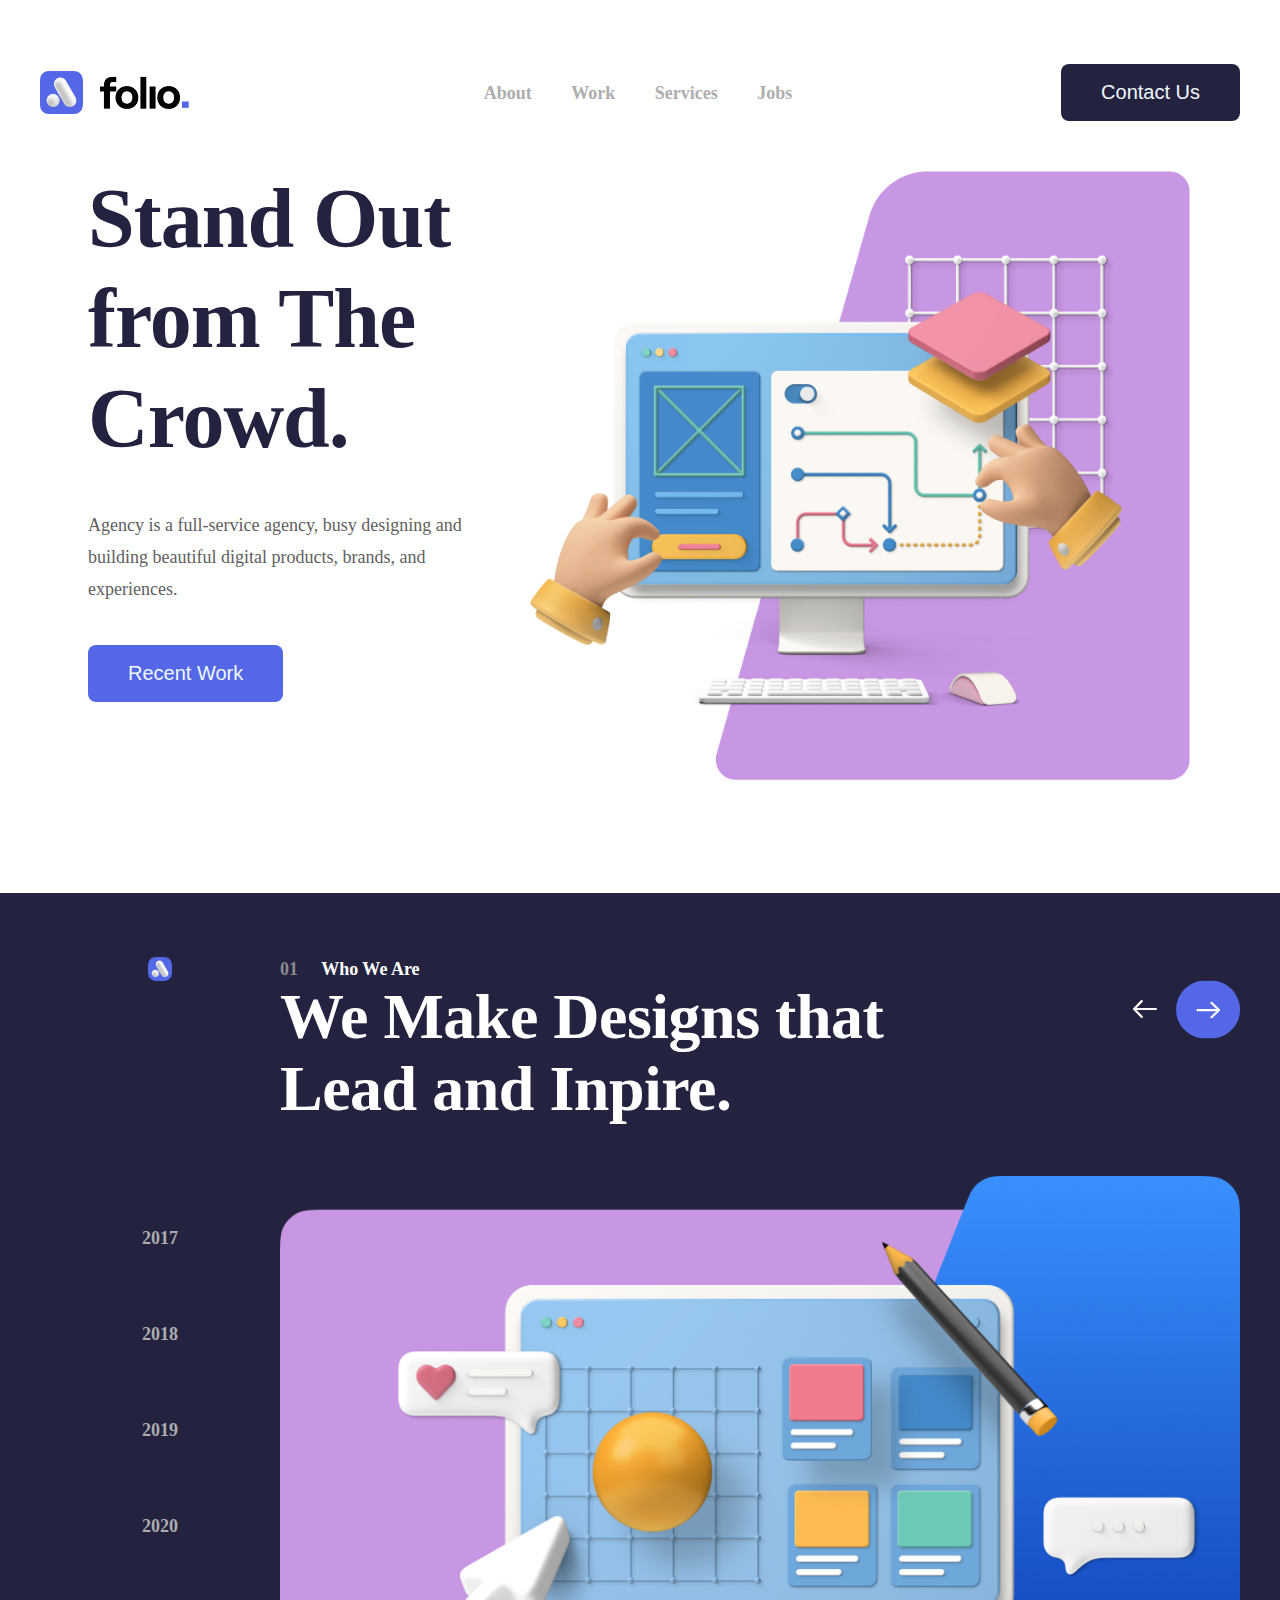
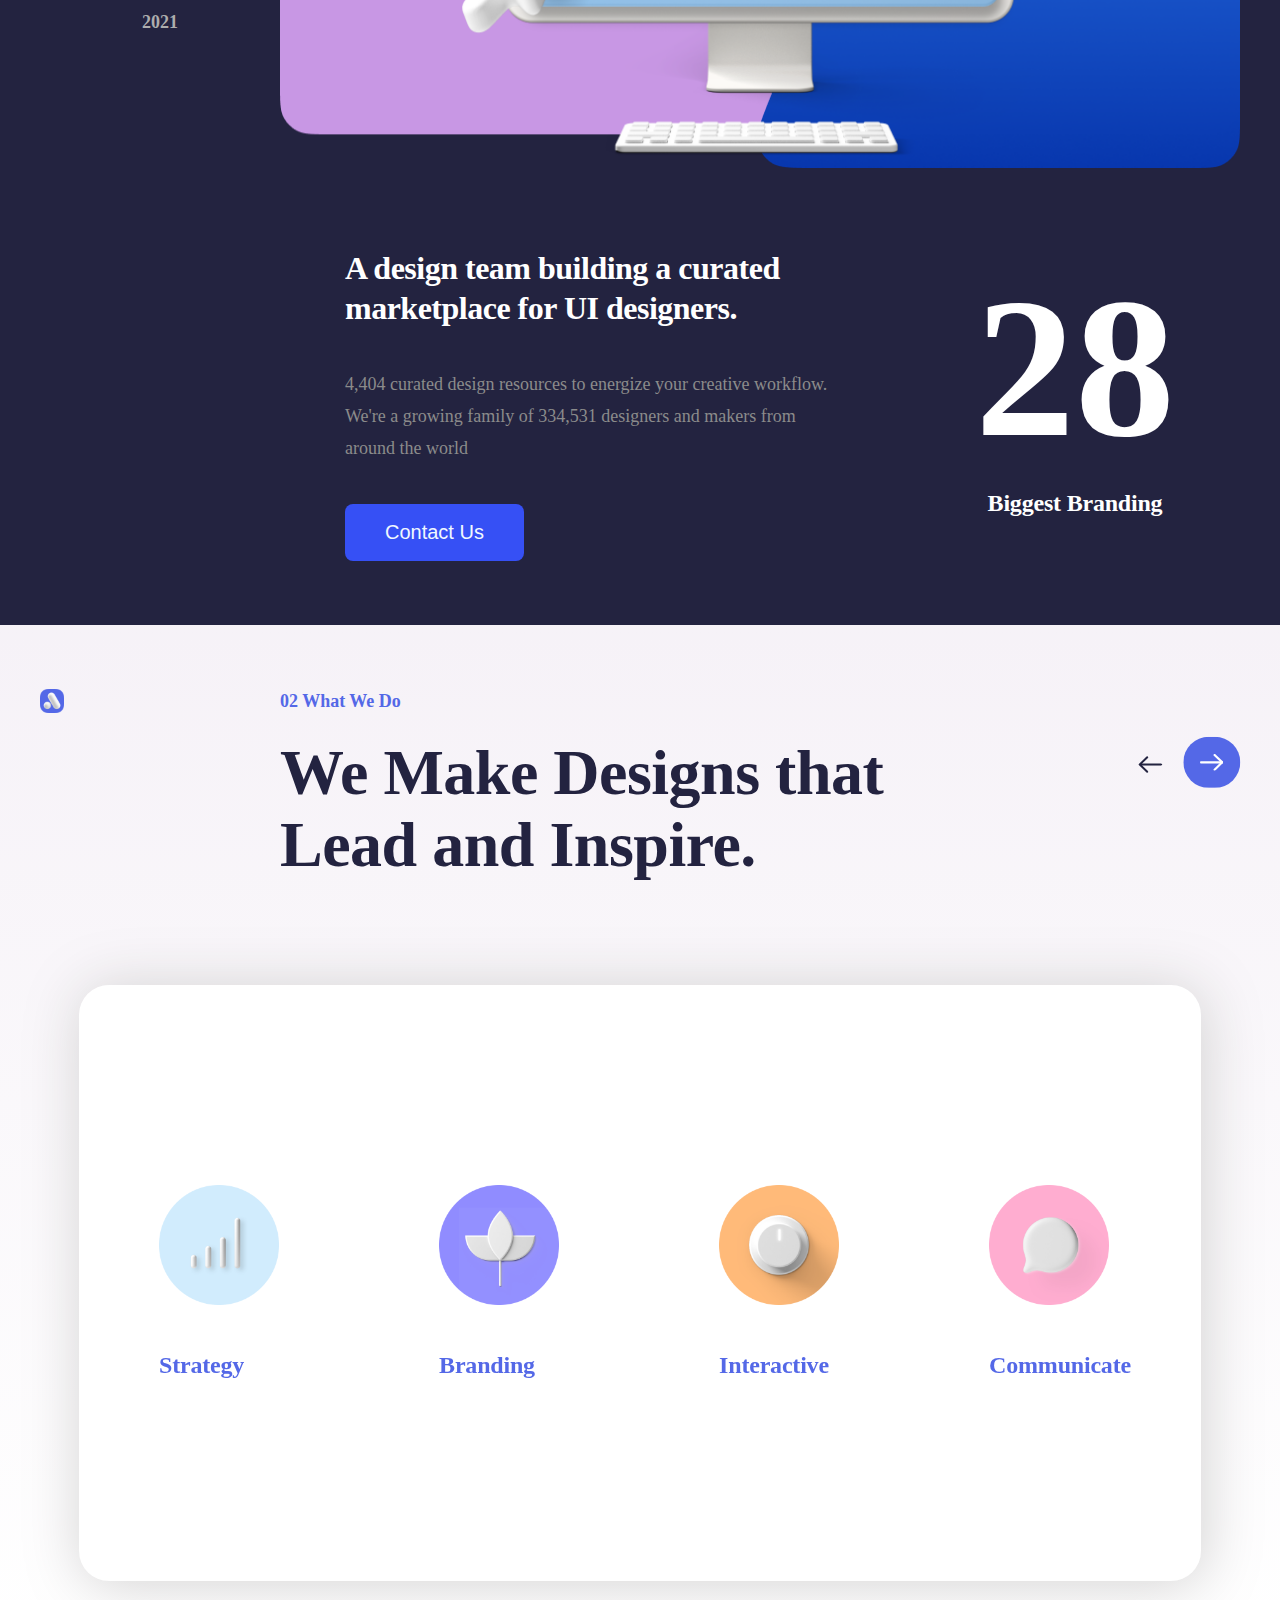
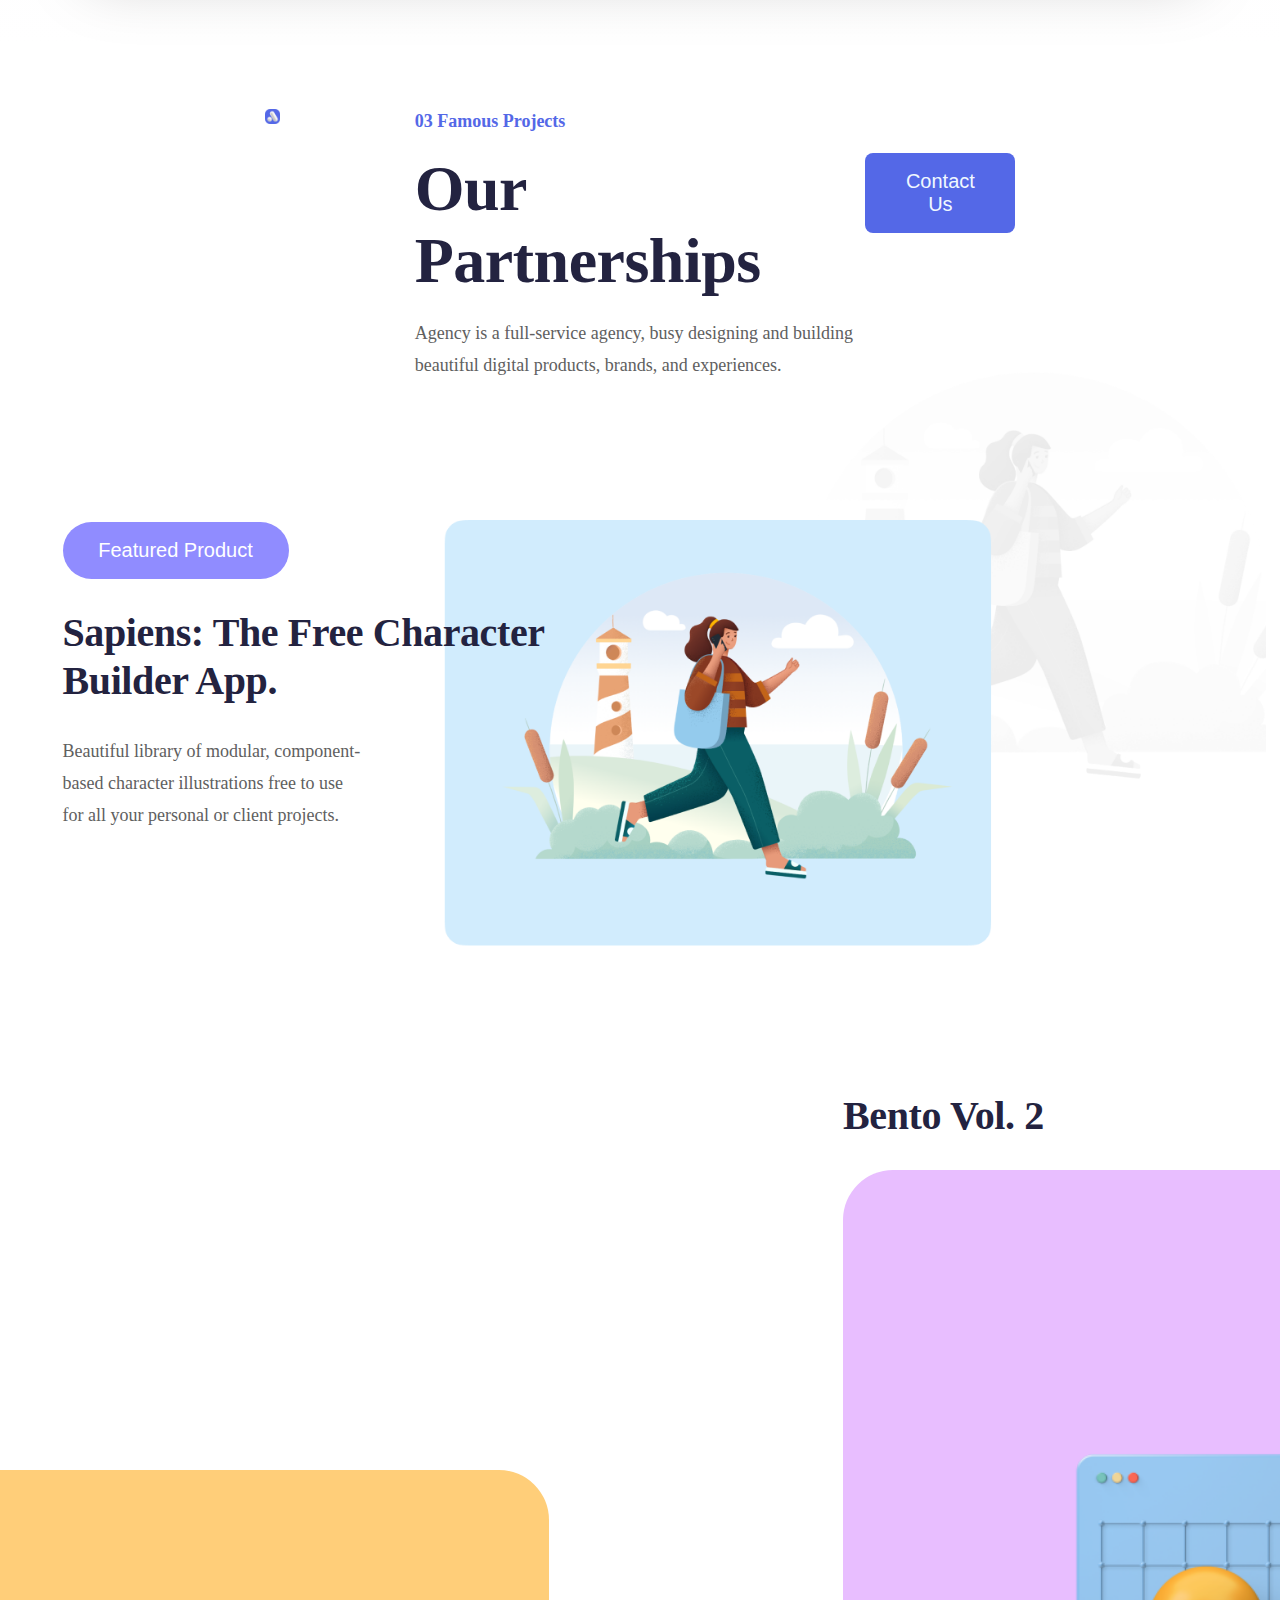
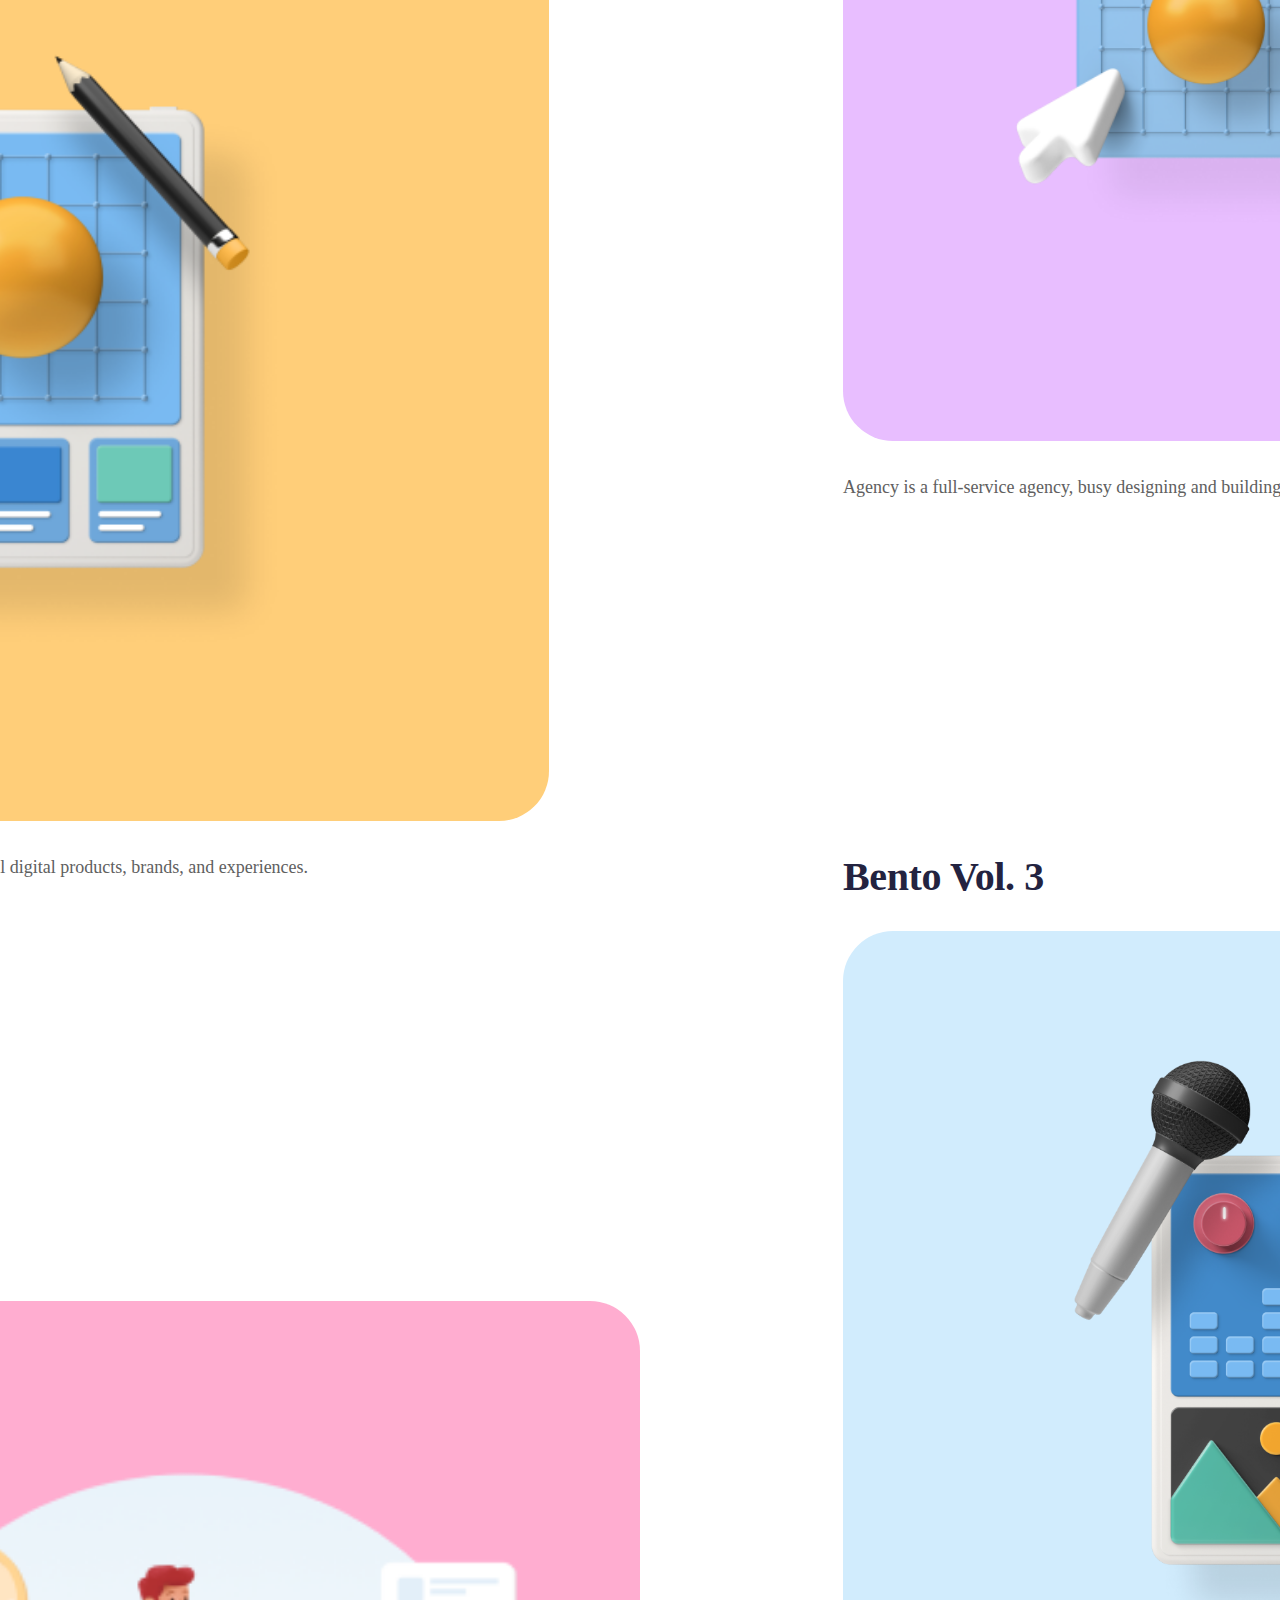
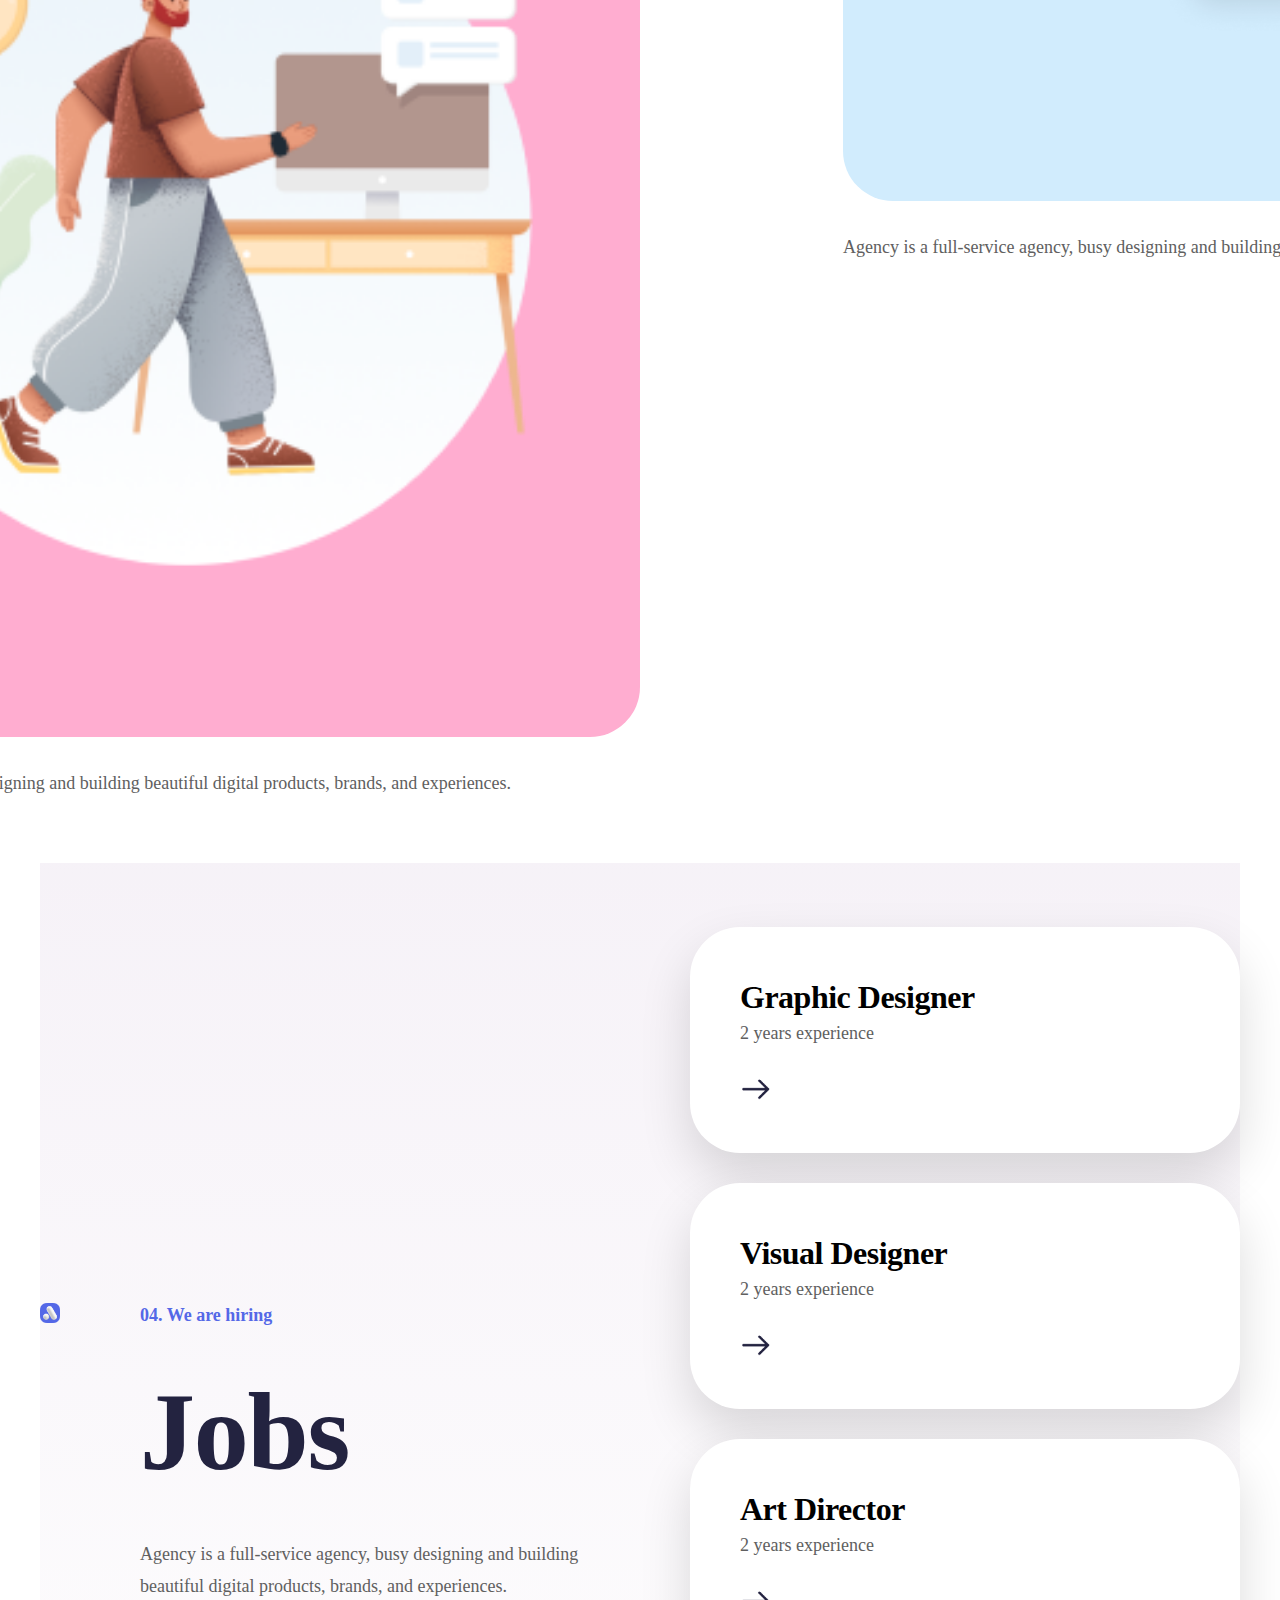
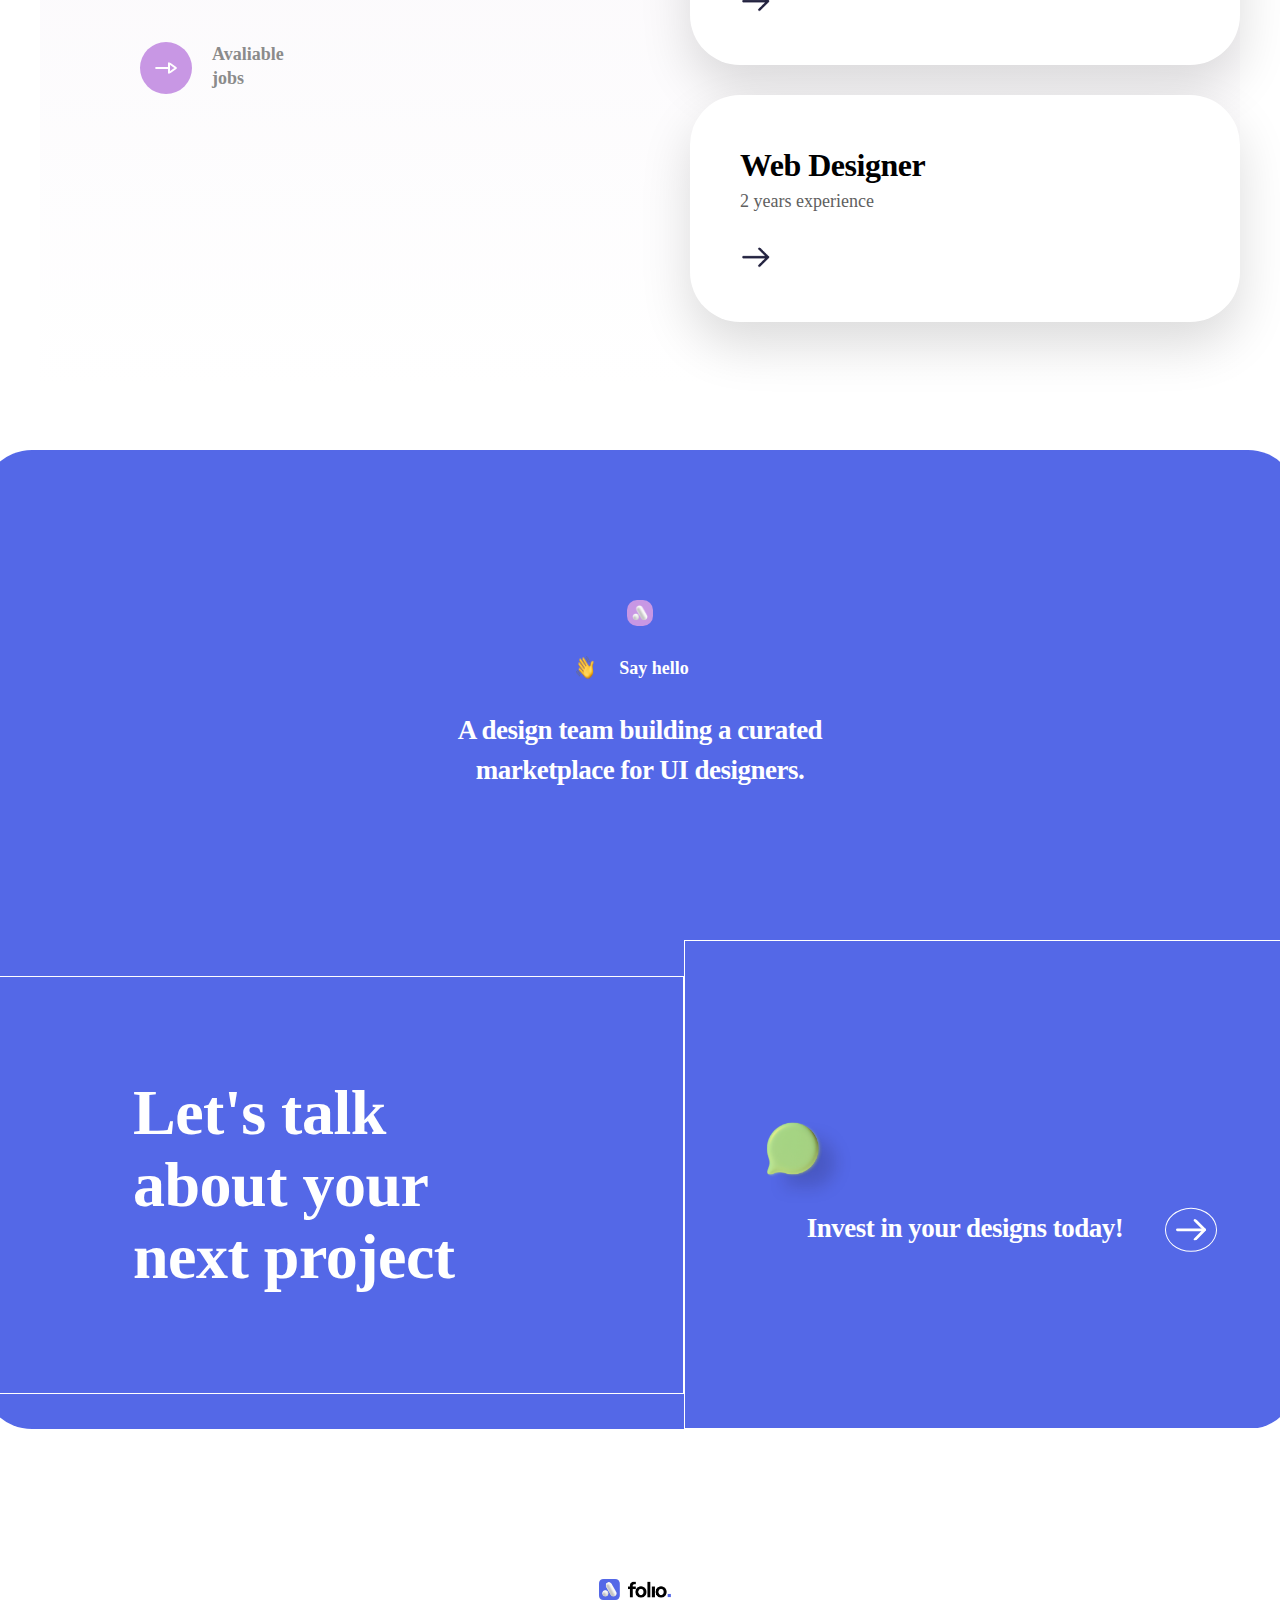
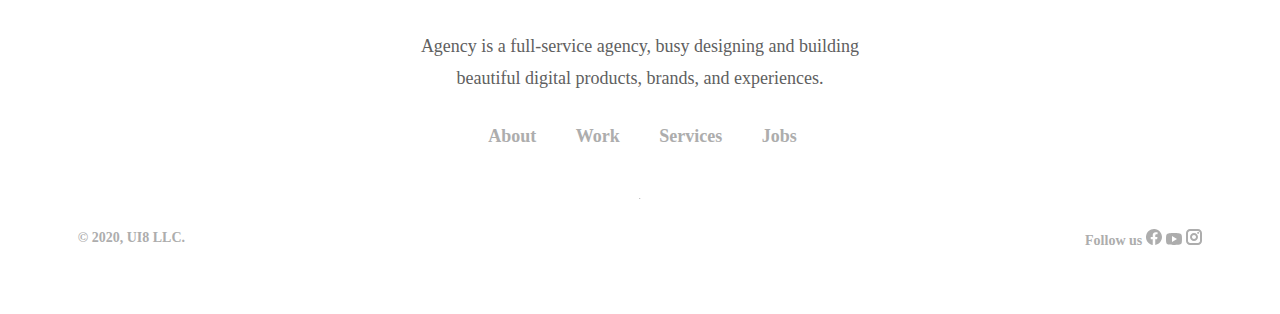
==== commit 6dad06ef: "Otimização até página 3" ====
--- a/index.html
+++ b/index.html
@@ -2,14 +2,14 @@
 <!DOCTYPE html>
 <html>
     <header>
-        <title>Welcome to Folio!</title>
-        <link rel="stylesheet" href="style.css">
-        <meta charSet="UTF-8" />
-        <meta name="viewport" content="width=device-width, initial-scale=1.0">
-	    <link rel="icon" type="image/png" href="./assets/favicon.png"/>
+	<title>Welcome to Folio!</title>
+	<link rel="stylesheet" href="style.css">
+	<meta charSet="UTF-8" />
+	<meta name="viewport" content="width=device-width, initial-scale=1.0">
+	<link rel="icon" type="image/png" href="./assets/favicon.png"/>
     </header>
+
     <body>
-
 	<section id="page_1">
 	    <div class="page_box_container">
 		<div class="hero_header_container">
@@ -35,7 +35,7 @@
 		</div>
 	    </div>
 	</section>
-        
+
 
 	<section id='page_2'>
 	    <div class="page_box_container">
@@ -87,190 +87,193 @@
 	    </div>
 	</section>
 
-	    <div id='page_3' class='page_box_container'>
-            <div class="standart_header">
-                <div id="left_little_logo_p3">
-                    <img id="only_logo_pg3" class="left_little_logo" src="assets/logo symbol.png" alt="logo-miniatura"/>
-                    <img id="only_folio_word" src="assets/folio_alpha.png" alt="folio part"/>
-                </div>
-                <h1 class="small_letters_header_pg3">02    What We Do</h1>
-                <img id="burguer_menu_pg3" class="mobile_burguer_menu" src="./assets/burguer_traces_alpha.png" alt="trace"/>
-                <h1 id="we_make_designs_pg3">We Make Designs that Lead and Inspire.</h1>
-                <div class="sub_arrows" id="sub_arrows_pg3">
-                    <img src="./assets/left_blue_arrow.png" alt="arrow" id="left_arrow_pg3" />
-                    <img src="./assets/arrow-down.svg" alt="arrow" id="right_arrow" />
-                </div>
-            </div>
-
-            <div id="center_pg3">
-                <div class=icon_container_left>
-                    <img class="icon_within" src="./assets/strategy.png" alt="strategy icon" />
-                    <h4 class="text_within">Strategy</h4>
-                </div>
-                <div class=icon_container>
-                    <img class="icon_within" src="./assets/branding.png" alt="branding icon" />
-                    <h4 class="text_within">Branding</h4>
-                </div>
-                <div class=icon_container>
-                    <img class="icon_within" src="./assets/interactive.png" alt="interactive icon" />
-                    <h4 class="text_within">Interactive</h4>
-                </div>
-                <div class="icon_container_right">
-                    <img class="icon_within" src="./assets/communicate.png" alt="communicate icon" />
-                    <h4 class="text_within">Communicate</h4>
-                </div>
-            </div>
-        </div>
-
-        <div id="page_4" class="page_box_container">
-
-            <div class="standart_header">
-                <div id="left_little_logo_p3">
-                    <img id="only_logo_pg3" class="left_little_logo" src="assets/logo symbol.png" alt="logo-miniatura"/>
-                    <img id="only_folio_word" src="assets/folio_alpha.png" alt="folio part"/>
-                </div>
-                <h1 class="small_letters_header_pg3">03    Famous Projects</h1>
-                <img id="burguer_menu_pg3" class="mobile_burguer_menu" src="./assets/burguer_traces_alpha.png" alt="trace"/>
-                <h1 id="we_make_designs_pg3">Our Partnerships</h1>
-                <div id="button_header_page4">
-                    <button id="contact_us_button_pg4" class="standart_button">Contact Us</button>
-                </div>
-                <p id="subtitle_header_pg4">Agency is a full-service agency, busy designing and building beautiful digital products,
-                    brands, and experiences.</p>
-            </div>
-
-            <div id="body1_pg4">
-                <div id="left_part_body1_pg4">
-                    <button id="featured_product">Featured Product</button>
-                    <h1 id="sapiens_title" class="flex_item_title">Sapiens: The Free Character Builder App.</h1>
-                    <p class="flex_item_subtitle">Beautiful library of modular, component-based character illustrations free to
-                        use for all your personal or client projects.</p>
-                </div>
-                <img src="assets/female_running_shadow.png" alt="female running"/>
-            </div>
-
-            <div id="body2_pg4">
-                <div id="flexbox_left">
-                    <div id='flex_element_1' class="flex_element">
-                        <h1 class="flex_item_title">Bento 3D IIlustration</h1>
-                        <img id="flex_item_img_1" src="./assets/bento_3d_illustration.png" alt="Bento 3d illustration"/>
-                        <p class="flex_item_subtitle">Agency is a full-service agency, busy designing and building beautiful digital products,
-                            brands, and experiences.</p>
-                    </div>
-                    <div id='flex_element_2' class="flex_element">
-                        <h1 class="flex_item_title">Sapiens: Man</h1>
-                        <img id="flex_item_img_2" src="./assets/sapiens_man.png" alt="sapiens man"/>
-                        <p class="flex_item_subtitle">Agency is a full-service agency, busy designing and building beautiful digital products,
-                            brands, and experiences.</p>
-                    </div>
-                </div>
-                <div id="flexbox_right">
-                    <div id='flex_element_3' class="flex_element">
-                        <h1 class="flex_item_title">Bento Vol. 2</h1>
-                        <img id="flex_item_img_3" src="./assets/bento_vol_2.png" alt="Bento Vol. 2"/>
-                        <p class="flex_item_subtitle">Agency is a full-service agency, busy designing and building beautiful digital products,
-                            brands, and experiences.</p>
-                    </div>
-                    <div id='flex_element_4' class="flex_element">
-                        <h1 class="flex_item_title">Bento Vol. 3</h1>
-                        <img id="flex_item_img_4" src="./assets/bento_vol_3.png" alt="Bento 3d illustration"/>
-                        <p class="flex_item_subtitle">Agency is a full-service agency, busy designing and building beautiful digital products,
-                            brands, and experiences.</p>
-                    </div>
-                </div>
-            </div>
-        </div>
-
-        <div id="page_5" class="page_box_container">
-            <div id="left_part_page_5">
-                <div id="left_little_logo_p3">
-                    <img id="only_logo_pg5" class="left_little_logo" src="assets/logo symbol.png" alt="logo-miniatura"/>
-                    <img id="only_folio_word" src="assets/folio_alpha.png" alt="folio part"/>
-                </div>
-                <h1 class="small_letters_header_pg3">04.    We are hiring</h1>
-                <img id="burguer_menu_pg5" class="mobile_burguer_menu" src="./assets/burguer_traces_alpha.png" alt="trace"/>
-                <h1 id="big_title_pg5">Jobs</h1>
-                <p id="subtitle_header_pg4">Agency is a full-service agency, busy designing and building beautiful digital products,
-                    brands, and experiences.</p>
-                <div id="avaliable_jobs_container">
-                    <img id="right_arrow_pg5" src="./assets/right_white_arrow.svg" alt="arrow"/>
-                    <h4 id="avaliable_jobs_text">Avaliable<br>jobs</h4>
-                </div>
-            </div>
-            <div id="right_part_page5">
-                <div class="white_page_5_box_container">
-                    <h1 class="black_main_title">Graphic Designer</h1>
-                    <p class="small_title">2 years experience</p>
-                    <img id="small_white_right_arrow_1" src="./assets/left_blue_arrow.png" alt="arrow"/>
-                </div>
-                <div class="white_page_5_box_container">
-                    <h1 class="black_main_title">Visual Designer</h1>
-                    <p class="small_title">2 years experience</p>
-                    <img id="small_white_right_arrow_1" src="./assets/left_blue_arrow.png" alt="arrow"/>
-                </div>
-                <div class="white_page_5_box_container">
-                    <h1 class="black_main_title">Art Director</h1>
-                    <p class="small_title">2 years experience</p>
-                    <img id="small_white_right_arrow_1" src="./assets/left_blue_arrow.png" alt="arrow"/>
-                </div>
-                <div class="white_page_5_box_container">
-                    <h1 class="black_main_title">Web Designer</h1>
-                    <p class="small_title">2 years experience</p>
-                    <img id="small_white_right_arrow_1" src="./assets/left_blue_arrow.png" alt="arrow"/>
-                </div>
-            </div>
-        </div>
-
-        <div id=page_6 class=page_box_container>
-            <div id='blue_board_pg6'>
-                <div id='up_container'>
-                    <img id="only_logo_pg6" src="assets/logo_full_alpha.png" alt="logo-miniatura"/>
-                    <div id="say_hello_container">
-                        <img src="./assets/hand.png"/>
-                        <h4 id="say_hello_text">Say hello</h4>
-                    </div>
-                    <h1 class='medium_text_pg6'>A design team building a curated marketplace for UI designers.</h1>
-                </div>
-                <div id="bottom_container">
-                    <h1 id="big_title_pg6">Let's talk about your next project</h1>
-                    <div id="whats_invest_container">
-                        <img id="whats_logo" src="./assets/whats.png" alt="logo whats"/>
-                        <div id="invest_and_arrow">
-                            <h4 class="medium_text_pg6">Invest in your designs today!</h4>
-                            <img id="small_arrow_pg6" src="./assets/arrow-down.svg" alt="arrow"/>
-                        </div>
-                    </div>
-                </div>
-            </div>
-
-            <div id="baseboard">
-                <img id="logo_rodape" src="assets/light-mode.png" alt="logo"/>
-                <p id="left_part_body_subtitle">Agency is a full-service agency, busy designing and building beautiful digital products,
-                    brands, and experiences.</p>
-                <ul class="hero_header_navs">
-                    <li><a href="#hero_dark_grid">About</a></li>
-                    <li><a href="#left_little_logo_p3">Work</a></li>
-                    <li><a href="#page_4">Services</a></li>
-                    <li><a href="#page_5">Jobs</a></li>
-                </ul>
-                <select id="baseboard_selector">
-                    <option value="Home">Home</option>
-                    <option value="Work">Work</option>
-                    <option value="Services">Services</option>
-                    <option value="Jobs">Jobs</option>
-                </select>
-            </div>
-            <hr id="horizontal_line">
-            <div id="rodape_final">
-                <h4 class="follow_us">© 2020, UI8 LLC.</h4>
-                <div id="right_rodape">
-                     <h4 class="follow_us">Follow us</h4>
-                    <img class="footnote" src="assets/facebook.svg" alt="facebook"/>
-                    <img class="footnote" src="assets/youtube.svg" alt="youtube"/>
-                    <img class="footnote" src="assets/instagram.svg" alt="instagram"/>
-                </div>
-            </div>
-        </div>
+	<section id='page_3'>
+	    <div class='page_box_container'>
+		<div class="standart_header">
+		    <div id="left_little_logo_p3">
+			<img id="only_logo_pg3" class="left_little_logo" src="assets/logo symbol.png" alt="logo-miniatura"/>
+			<img id="only_folio_word" src="assets/folio_alpha.png" alt="folio part"/>
+		    </div>
+		    <h1 class="small_letters_header_pg3">02    What We Do</h1>
+		    <img id="burguer_menu_pg3" class="mobile_burguer_menu" src="./assets/burguer_traces_alpha.png" alt="trace"/>
+		    <h1 id="we_make_designs_pg3">We Make Designs that Lead and Inspire.</h1>
+		    <div class="sub_arrows" id="sub_arrows_pg3">
+			<img src="./assets/left_blue_arrow.png" alt="arrow" id="left_arrow_pg3" />
+			<img src="./assets/arrow-down.svg" alt="arrow" id="right_arrow" />
+		    </div>
+		</div>
+
+		<div id="center_pg3">
+		    <div class=icon_container_left>
+			<img class="icon_within" src="./assets/strategy.png" alt="strategy icon" />
+			<h4 class="text_within">Strategy</h4>
+		    </div>
+		    <div class=icon_container>
+			<img class="icon_within" src="./assets/branding.png" alt="branding icon" />
+			<h4 class="text_within">Branding</h4>
+		    </div>
+		    <div class=icon_container>
+			<img class="icon_within" src="./assets/interactive.png" alt="interactive icon" />
+			<h4 class="text_within">Interactive</h4>
+		    </div>
+		    <div class="icon_container_right">
+			<img class="icon_within" src="./assets/communicate.png" alt="communicate icon" />
+			<h4 class="text_within">Communicate</h4>
+		    </div>
+		</div>
+	    </div>
+	</section>
+
+	<section id='page_4'>
+	    <div class="page_box_container">
+		<div class="standart_header">
+		    <div id="left_little_logo_p3">
+			<img id="only_logo_pg3" class="left_little_logo" src="assets/logo symbol.png" alt="logo-miniatura"/>
+			<img id="only_folio_word" src="assets/folio_alpha.png" alt="folio part"/>
+		    </div>
+		    <h1 class="small_letters_header_pg3">03    Famous Projects</h1>
+		    <img id="burguer_menu_pg3" class="mobile_burguer_menu" src="./assets/burguer_traces_alpha.png" alt="trace"/>
+		    <h1 id="we_make_designs_pg3">Our Partnerships</h1>
+		    <div id="button_header_page4">
+			<button id="contact_us_button_pg4" class="standart_button">Contact Us</button>
+		    </div>
+		    <p id="subtitle_header_pg4">Agency is a full-service agency, busy designing and building beautiful digital products,
+		    brands, and experiences.</p>
+		</div>
+
+		<div id="body1_pg4">
+		    <div id="left_part_body1_pg4">
+			<button id="featured_product">Featured Product</button>
+			<h1 id="sapiens_title" class="flex_item_title">Sapiens: The Free Character Builder App.</h1>
+			<p class="flex_item_subtitle">Beautiful library of modular, component-based character illustrations free to
+			use for all your personal or client projects.</p>
+		    </div>
+		    <img src="assets/female_running_shadow.png" alt="female running"/>
+		</div>
+
+		<div id="body2_pg4">
+		    <div id="flexbox_left">
+			<div id='flex_element_1' class="flex_element">
+			    <h1 class="flex_item_title">Bento 3D IIlustration</h1>
+			    <img id="flex_item_img_1" src="./assets/bento_3d_illustration.png" alt="Bento 3d illustration"/>
+			    <p class="flex_item_subtitle">Agency is a full-service agency, busy designing and building beautiful digital products,
+			    brands, and experiences.</p>
+			</div>
+			<div id='flex_element_2' class="flex_element">
+			    <h1 class="flex_item_title">Sapiens: Man</h1>
+			    <img id="flex_item_img_2" src="./assets/sapiens_man.png" alt="sapiens man"/>
+			    <p class="flex_item_subtitle">Agency is a full-service agency, busy designing and building beautiful digital products,
+			    brands, and experiences.</p>
+			</div>
+		    </div>
+		    <div id="flexbox_right">
+			<div id='flex_element_3' class="flex_element">
+			    <h1 class="flex_item_title">Bento Vol. 2</h1>
+			    <img id="flex_item_img_3" src="./assets/bento_vol_2.png" alt="Bento Vol. 2"/>
+			    <p class="flex_item_subtitle">Agency is a full-service agency, busy designing and building beautiful digital products,
+			    brands, and experiences.</p>
+			</div>
+			<div id='flex_element_4' class="flex_element">
+			    <h1 class="flex_item_title">Bento Vol. 3</h1>
+			    <img id="flex_item_img_4" src="./assets/bento_vol_3.png" alt="Bento 3d illustration"/>
+			    <p class="flex_item_subtitle">Agency is a full-service agency, busy designing and building beautiful digital products,
+			    brands, and experiences.</p>
+			</div>
+		    </div>
+		</div>
+	    </div>
+	</section>
+
+	<div id="page_5" class="page_box_container">
+	    <div id="left_part_page_5">
+		<div id="left_little_logo_p3">
+		    <img id="only_logo_pg5" class="left_little_logo" src="assets/logo symbol.png" alt="logo-miniatura"/>
+		    <img id="only_folio_word" src="assets/folio_alpha.png" alt="folio part"/>
+		</div>
+		<h1 class="small_letters_header_pg3">04.    We are hiring</h1>
+		<img id="burguer_menu_pg5" class="mobile_burguer_menu" src="./assets/burguer_traces_alpha.png" alt="trace"/>
+		<h1 id="big_title_pg5">Jobs</h1>
+		<p id="subtitle_header_pg4">Agency is a full-service agency, busy designing and building beautiful digital products,
+		brands, and experiences.</p>
+		<div id="avaliable_jobs_container">
+		    <img id="right_arrow_pg5" src="./assets/right_white_arrow.svg" alt="arrow"/>
+		    <h4 id="avaliable_jobs_text">Avaliable<br>jobs</h4>
+		</div>
+	    </div>
+	    <div id="right_part_page5">
+		<div class="white_page_5_box_container">
+		    <h1 class="black_main_title">Graphic Designer</h1>
+		    <p class="small_title">2 years experience</p>
+		    <img id="small_white_right_arrow_1" src="./assets/left_blue_arrow.png" alt="arrow"/>
+		</div>
+		<div class="white_page_5_box_container">
+		    <h1 class="black_main_title">Visual Designer</h1>
+		    <p class="small_title">2 years experience</p>
+		    <img id="small_white_right_arrow_1" src="./assets/left_blue_arrow.png" alt="arrow"/>
+		</div>
+		<div class="white_page_5_box_container">
+		    <h1 class="black_main_title">Art Director</h1>
+		    <p class="small_title">2 years experience</p>
+		    <img id="small_white_right_arrow_1" src="./assets/left_blue_arrow.png" alt="arrow"/>
+		</div>
+		<div class="white_page_5_box_container">
+		    <h1 class="black_main_title">Web Designer</h1>
+		    <p class="small_title">2 years experience</p>
+		    <img id="small_white_right_arrow_1" src="./assets/left_blue_arrow.png" alt="arrow"/>
+		</div>
+	    </div>
+	</div>
+
+	<div id=page_6 class=page_box_container>
+	    <div id='blue_board_pg6'>
+		<div id='up_container'>
+		    <img id="only_logo_pg6" src="assets/logo_full_alpha.png" alt="logo-miniatura"/>
+		    <div id="say_hello_container">
+			<img src="./assets/hand.png"/>
+			<h4 id="say_hello_text">Say hello</h4>
+		    </div>
+		    <h1 class='medium_text_pg6'>A design team building a curated marketplace for UI designers.</h1>
+		</div>
+		<div id="bottom_container">
+		    <h1 id="big_title_pg6">Let's talk about your next project</h1>
+		    <div id="whats_invest_container">
+			<img id="whats_logo" src="./assets/whats.png" alt="logo whats"/>
+			<div id="invest_and_arrow">
+			    <h4 class="medium_text_pg6">Invest in your designs today!</h4>
+			    <img id="small_arrow_pg6" src="./assets/arrow-down.svg" alt="arrow"/>
+			</div>
+		    </div>
+		</div>
+	    </div>
+
+	    <div id="baseboard">
+		<img id="logo_rodape" src="assets/light-mode.png" alt="logo"/>
+		<p id="left_part_body_subtitle">Agency is a full-service agency, busy designing and building beautiful digital products,
+		brands, and experiences.</p>
+		<ul class="hero_header_navs">
+		    <li><a href="#hero_dark_grid">About</a></li>
+		    <li><a href="#left_little_logo_p3">Work</a></li>
+		    <li><a href="#page_4">Services</a></li>
+		    <li><a href="#page_5">Jobs</a></li>
+		</ul>
+		<select id="baseboard_selector">
+		    <option value="Home">Home</option>
+		    <option value="Work">Work</option>
+		    <option value="Services">Services</option>
+		    <option value="Jobs">Jobs</option>
+		</select>
+	    </div>
+	    <hr id="horizontal_line">
+	    <div id="rodape_final">
+		<h4 class="follow_us">© 2020, UI8 LLC.</h4>
+		<div id="right_rodape">
+		    <h4 class="follow_us">Follow us</h4>
+		    <img class="footnote" src="assets/facebook.svg" alt="facebook"/>
+		    <img class="footnote" src="assets/youtube.svg" alt="youtube"/>
+		    <img class="footnote" src="assets/instagram.svg" alt="instagram"/>
+		</div>
+	    </div>
+	</div>
 
     </body>
 </html>
--- a/style.css
+++ b/style.css
@@ -16,7 +16,7 @@
     align-items:center;
     padding: 5% 0;
     max-width: 1200px;
-    margin:auto;
+    margin: 0 auto;
 }
 
 .hero_header_container{
@@ -216,7 +216,6 @@
 #hero_dark_grid{
     display: grid;
     grid-template-columns: 1fr 4fr;
-    padding-top: 10%;
 }
 
 #left_column_hero_dark{
@@ -578,45 +577,32 @@
 }
 
 #center_pg3{
-    display:grid;
-    grid-template-columns: 1fr 1fr 1fr 1fr;
+    display:flex;
+    flex-wrap: wrap;
     filter: drop-shadow(3px 3px 29px #D2D1D1);
 }
 
 .icon_container {
-	padding-top: 50%;
-	padding-bottom: 50%;
-	background-color: white;
-	padding-left: 25%;
-	padding-right: 43%;
-	border-radius: 0;
-    justify-self: center;
+    padding: 200px 80px;
+    background-color: white;
     color: #5468E7;
 }
 
 .icon_container_left {
-	padding-top: 50%;
-	padding-bottom: 50%;
-	background-color: white;
-	padding-left: 25%;
-	padding-right: 36%;
-	border-radius: 50px;
-	justify-self: center;
-	border-top-right-radius: 0;
-	border-bottom-right-radius: 0;
+    padding: 200px 80px;
+    background-color: white;
+    border-radius: 30px;
+    border-top-right-radius: 0;
+    border-bottom-right-radius: 0;
     color: #5468E7;
 }
 
 .icon_container_right {
-	padding-top: 50%;
-	padding-bottom: 50%;
-	background-color: white;
-	padding-left: 25%;
-	padding-right: 23%;
-	border-radius: 50px;
-	justify-self: center;
-	border-top-left-radius: 0;
-	border-bottom-left-radius: 0;
+    padding: 200px 70px;
+    background-color: white;
+    border-radius: 30px;
+    border-top-left-radius: 0;
+    border-bottom-left-radius: 0;
     color: #5468E7;
 }
 
@@ -662,10 +648,6 @@
 }
 
 #page_3{
-    padding-top: 60px;
-    display:flex;
-    flex-direction: column;
-    gap:30px;
     background: linear-gradient(360deg, rgba(255, 255, 255, 0.0001) 0%, rgba(237, 229, 240, 0.504289) 100%);
 }
 
